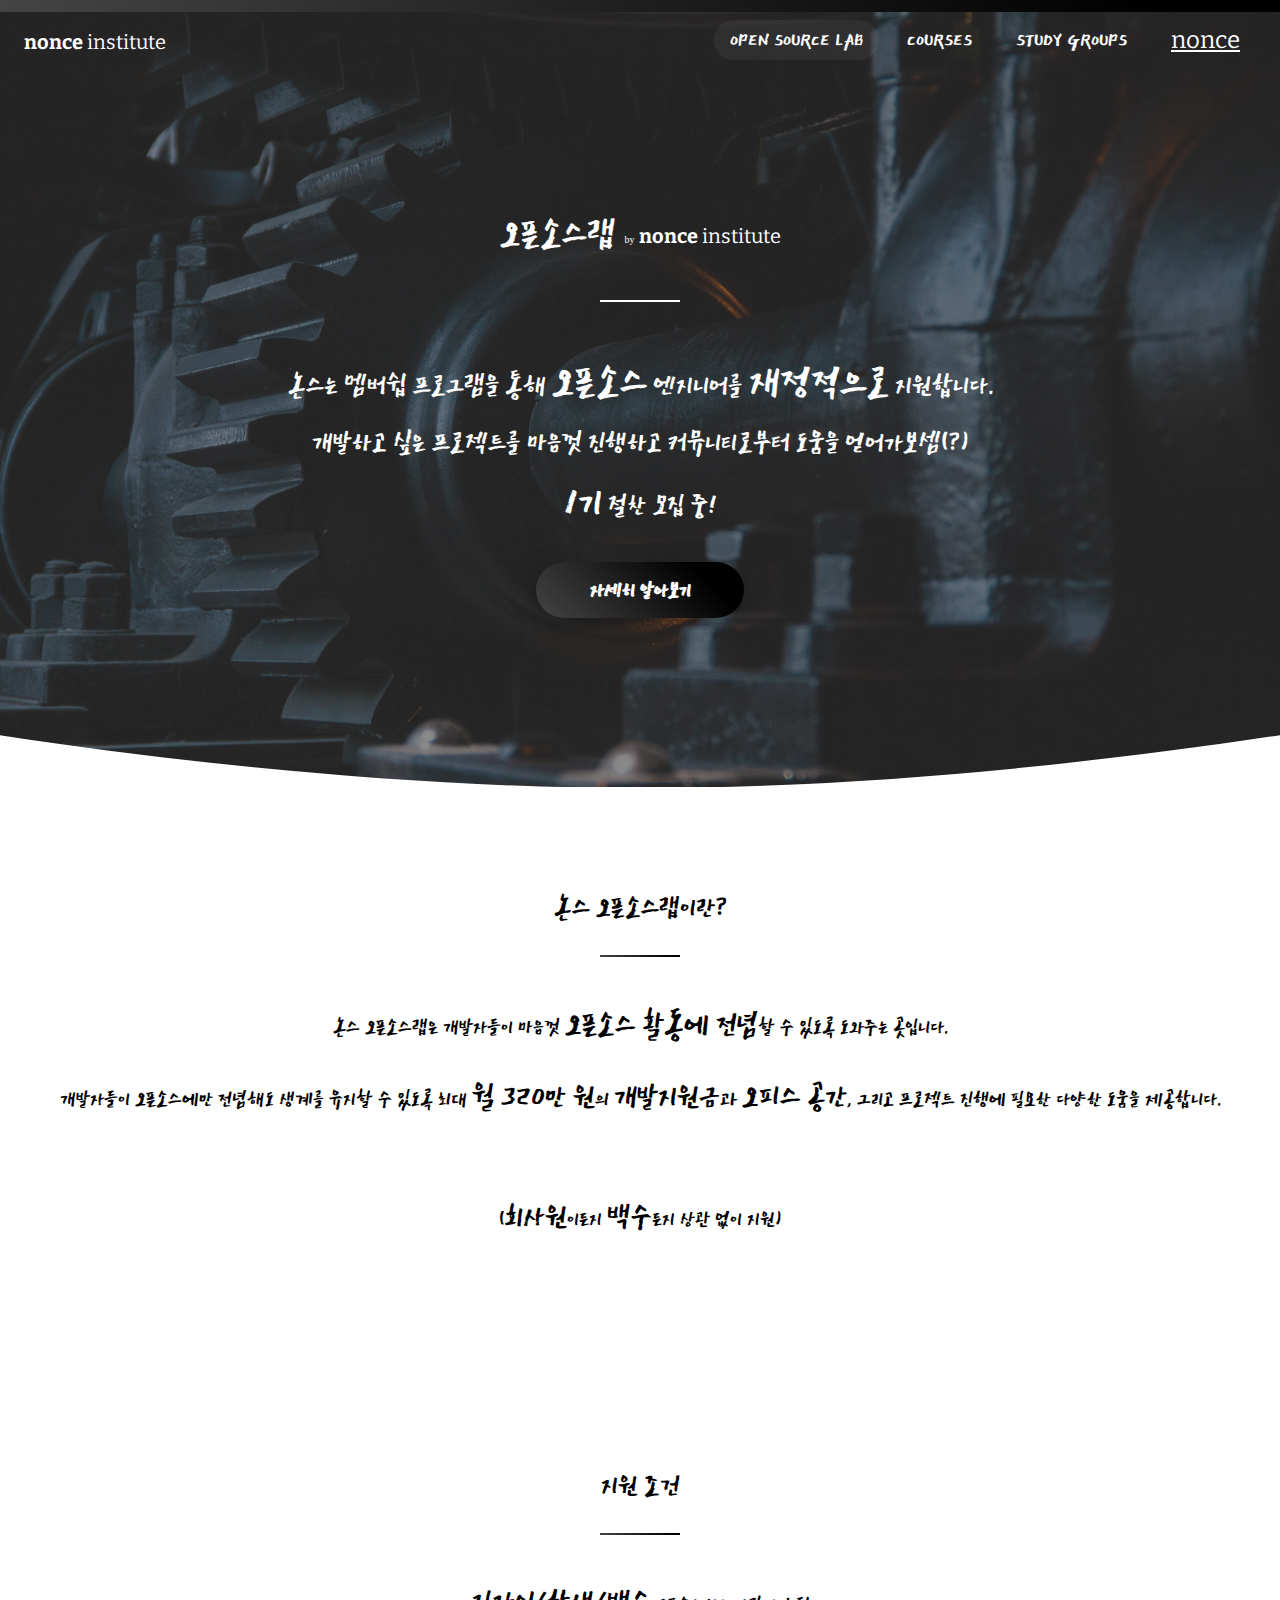
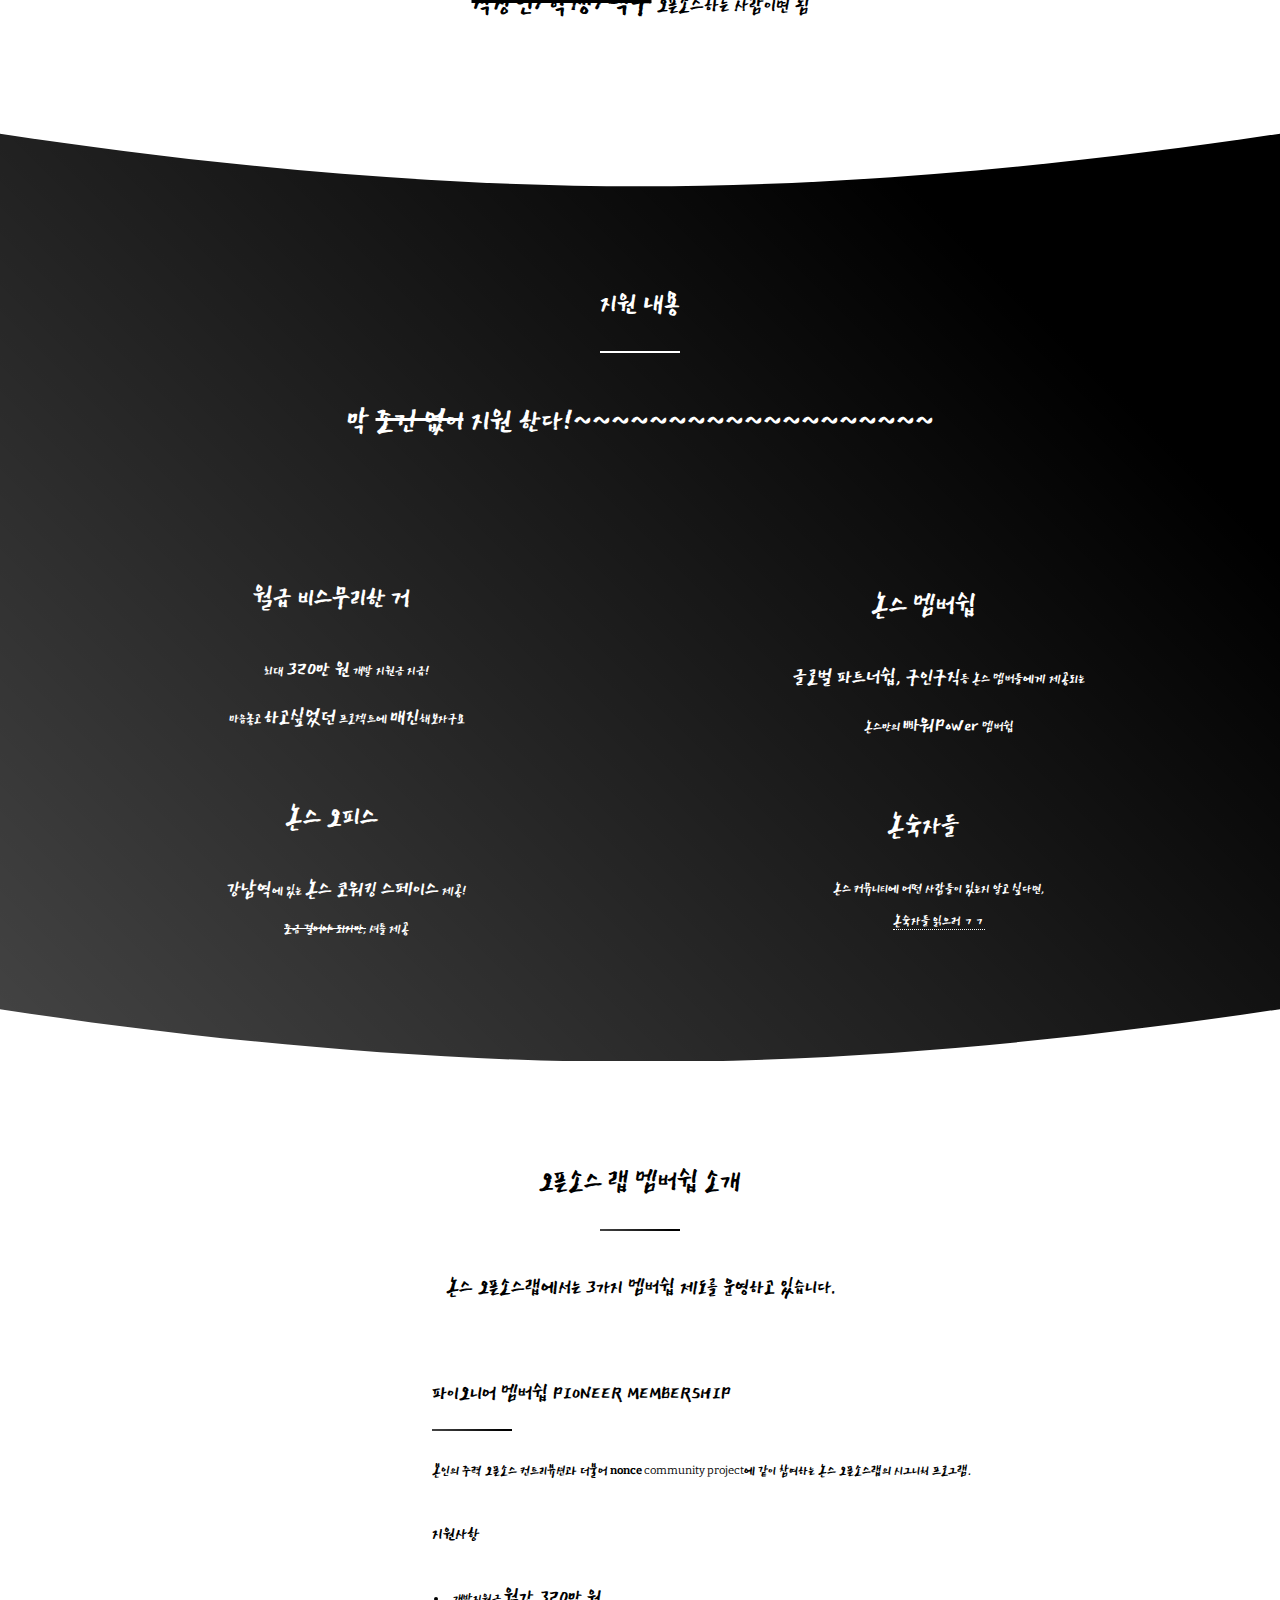
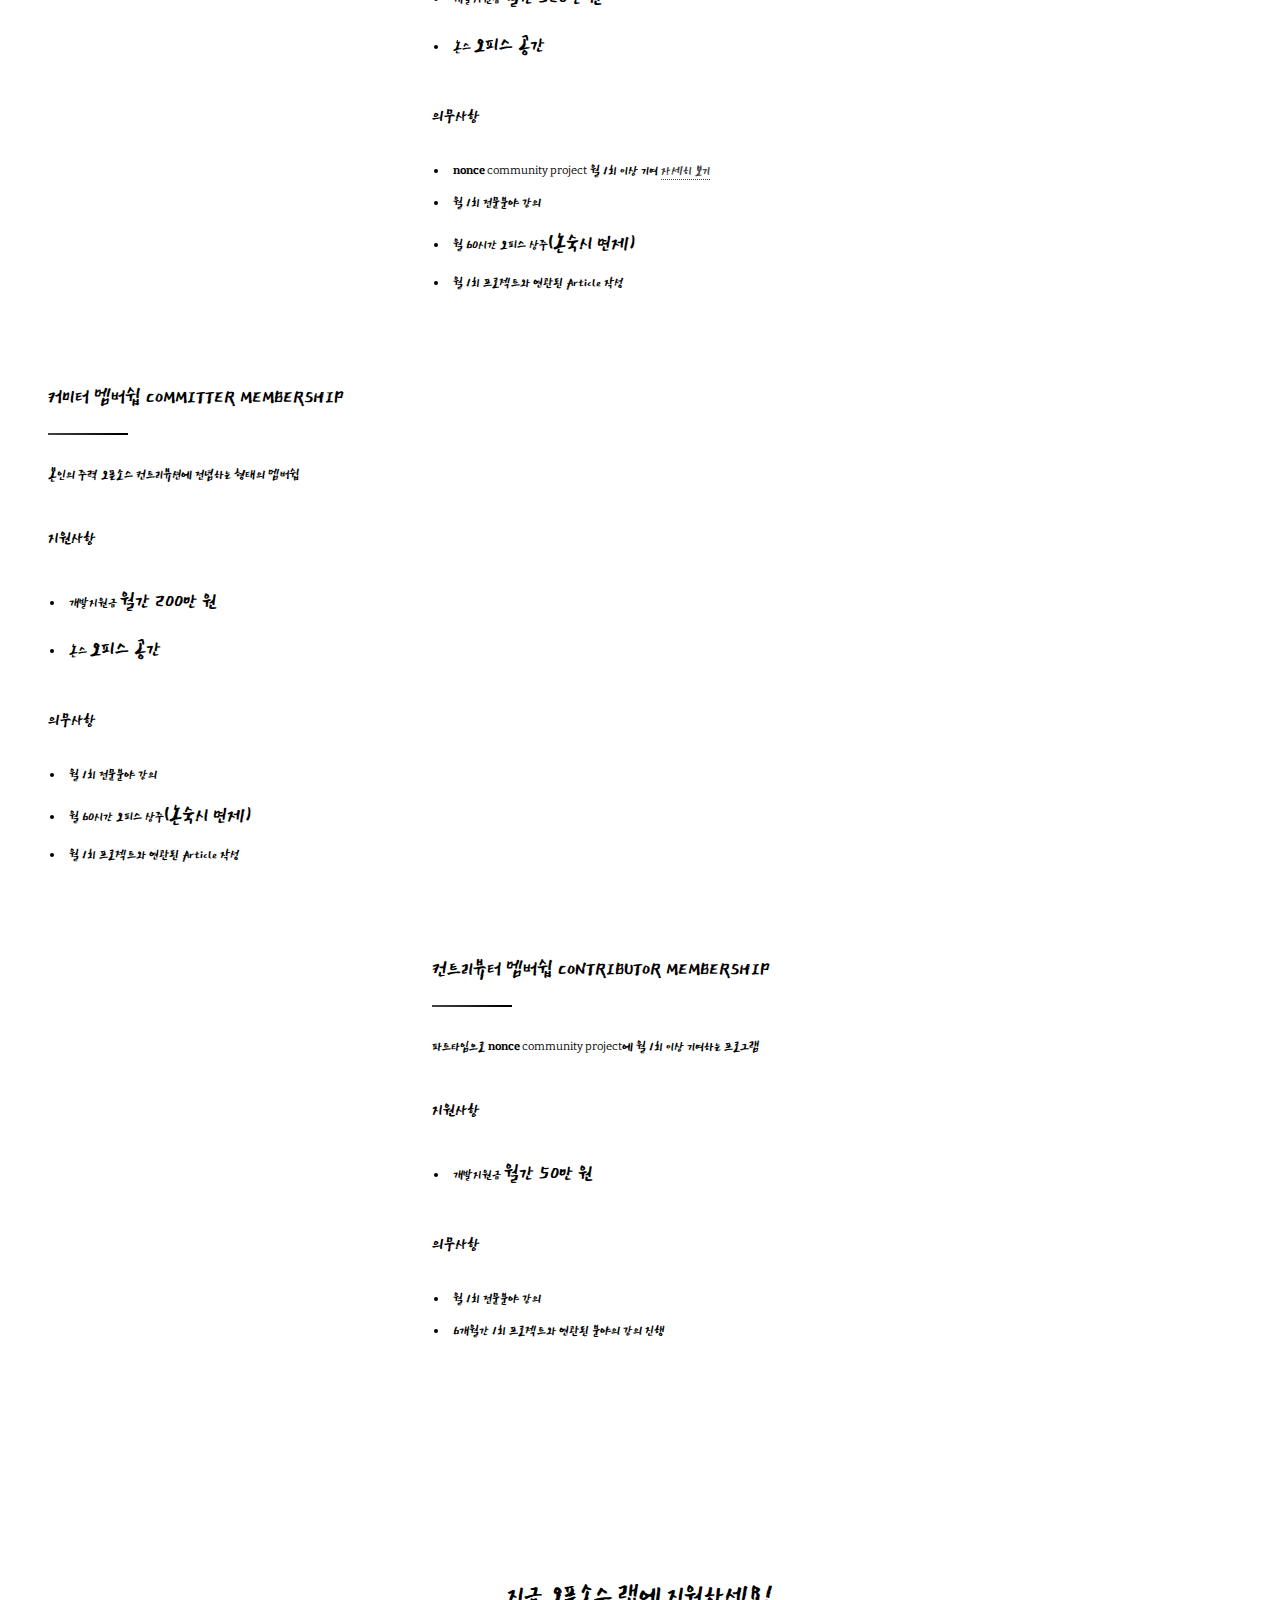
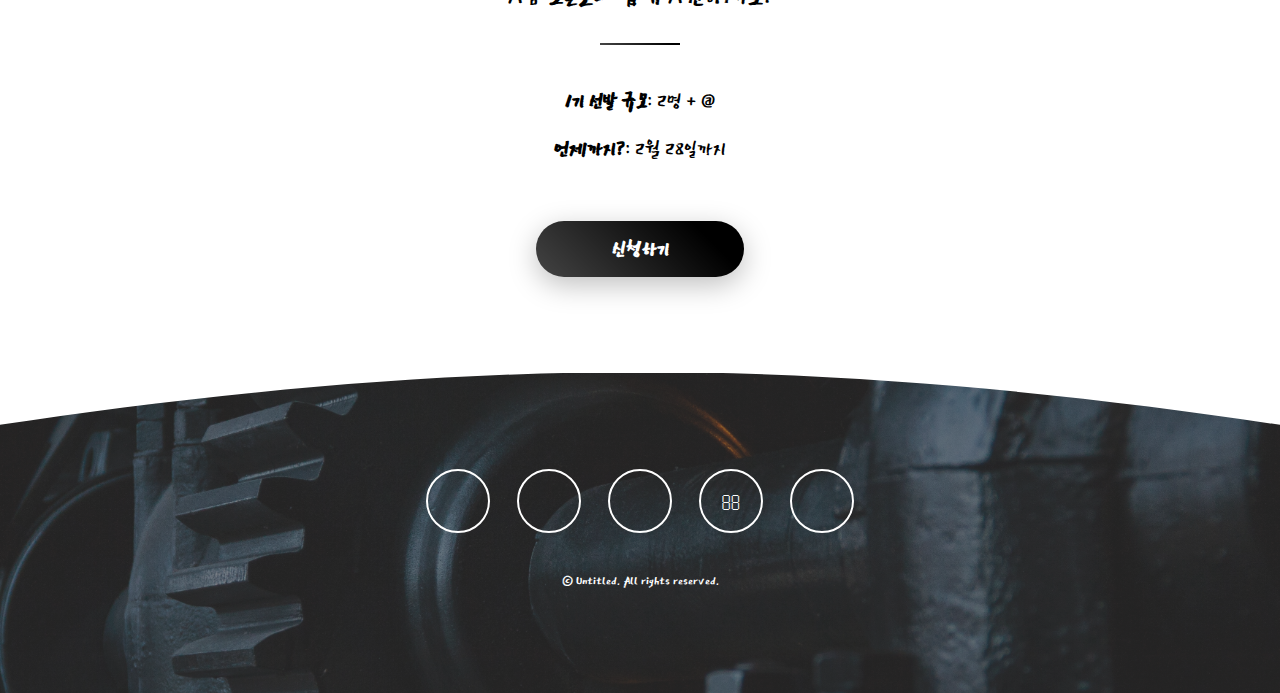
==== index.html @ 6fdc57b0 "Prettier" ====
<!DOCTYPE html>
<!--
	Hyperbolic by Pixelarity
	pixelarity.com | hello@pixelarity.com
	License: pixelarity.com/license
-->
<html>
  <head>
    <title>nonce institute</title>
    <meta charset="utf-8" />
    <meta
      name="viewport"
      content="width=device-width, initial-scale=1, user-scalable=no"
    />
    <meta
      name="description"
      content="논스 인스티튜트는 산업을 위한 개혁적 연구/교육 시스템을 만들어 나가고 있습니다."
    />
    <meta
      name="keywords"
      content="nonce institute open source lab 논스 오픈소스랩"
    />
    <link rel="stylesheet" href="assets/css/main.css" />
  </head>
  <body class="is-preload">
    <!-- Wrapper -->
    <div id="wrapper">
      <!-- Header -->
      <section id="header" class="alt">
        <!-- Logo -->
        <a href="index.html" class="logo nonce">
          <strong>nonce</strong> institute</a
        >

        <!-- Nav -->
        <nav id="nav">
          <ul>
            <li class="current"><a href="index.html">Open Source Lab</a></li>
            <li><a href="courses.html">Courses</a></li>
            <li><a href="study-groups.html">Study Groups</a></li>
            <li>
              <a class="nonce" href="https://nonce.community" target="_blank">
                <u>nonce</u>
              </a>
            </li>
          </ul>
        </nav>
      </section>

      <!-- Banner -->
      <section id="banner">
        <div class="content">
          <header class="major special">
            <h1>
              오픈소스랩
              <span class="nonce" style="font-size: 1.25rem">
                <span style="font-size: 50%; font-family: Serif">by</span>
                <strong>nonce</strong> institute</span
              >
            </h1>
          </header>
          <h2>
            논스는 멤버쉽 프로그램을 통해
            <span class="emphasize">오픈소스</span> 엔지니어를
            <span class="emphasize">재정적으로</span> 지원합니다.<br />
            개발하고 싶은 프로젝트를 마음껏 진행하고 커뮤니티로부터 도움을
            얻어가보셈(?)<br />
            <span class="emphasize">1기</span> 절찬 모집 중!
          </h2>
          <ul class="actions special">
            <li>
              <a href="#first" class="button primary wide scrolly"
                >자세히 알아보기</a
              >
            </li>
          </ul>
        </div>
      </section>

      <!-- Section -->
      <section class="wrapper style1">
        <div class="inner">
          <header class="major special alt">
            <h2>논스 오픈소스랩이란?</h2>
            <p>
              논스 오픈소스랩은 개발자들이 마음껏
              <span class="emphasize">오픈소스 활동에 전념</span>할 수 있도록
              도와주는 곳입니다.<br />
              개발자들이 오픈소스에만 전념해도 생계를 유지할 수 있도록 최대
              <span class="emphasize">월 320만 원</span>의
              <span class="emphasize">개발지원금</span>과
              <span class="emphasize">오피스 공간</span>, 그리고 프로젝트 진행에
              필요한 다양한 도움을 제공합니다.<br />
              <br />
              (<span class="emphasize">회사원</span>이든지
              <span class="emphasize">백수</span>든지 상관 없이 지원)
            </p>
          </header>
        </div>
      </section>

      <!-- Section -->
      <section class="wrapper style1">
        <div class="inner">
          <header class="major special alt">
            <h2>지원 조건</h2>
            <p>
              <strike class="emphasize">직장인/학생/백수</strike> 오픈소스하는
              사람이면 됨
            </p>
          </header>
        </div>
      </section>

      <!-- Section -->
      <section class="wrapper style2 alt">
        <div class="inner">
          <header class="major special">
            <h2>지원 내용</h2>
            <p>
              <span class="emphasize"
                >막 <strike>조건 없이</strike> 지원
                한다!~~~~~~~~~~~~~~~~~~~</span
              >
            </p>
          </header>
          <div class="features">
            <ul>
              <li>
                <h2>월급 비스무리한 거 <span class="icon fa-btc"></span></h2>
                <p>
                  최대 <span class="emphasize">320만 원</span> 개발 지원금 지급!
                  <br />
                  마음놓고 <span class="emphasize">하고싶었던</span> 프로젝트에
                  <span class="emphasize">매진</span>해보자구요
                </p>
              </li>
              <li>
                <h2>논스 오피스 <span class="icon fa-building-o"></span></h2>
                <p>
                  <span class="emphasize">강남역</span>에 있는
                  <span class="emphasize">논스 코워킹 스페이스</span>
                  제공!<br />
                  <strike>조금 걸어야 되지만,</strike> 셔틀 제공
                </p>
              </li>
            </ul>
            <span class="image"><img src="images/pic03.jpg" alt=""/></span>
            <ul>
              <li>
                <h2>논스 멤버쉽 <span class="icon fa-globe"></span></h2>
                <p>
                  <span class="emphasize">글로벌 파트너쉽, 구인구직</span>등
                  논스 멤버들에게 제공되는 <br />
                  논스만의 <span class="emphasize">빠워Power</span> 멤버쉽
                </p>
              </li>
              <li>
                <h2>논숙자들 <span class="icon fa-users"></span></h2>
                <p>
                  논스 커뮤니티에 어떤 사람들이 있는지 알고 싶다면, <br />
                  <a
                    href="https://brunch.co.kr/magazine/noncepeople"
                    target="_blank"
                    >논숙자들 읽으러 ㄱㄱ</a
                  >
                </p>
              </li>
            </ul>
          </div>
        </div>
      </section>

      <!-- Section -->
      <section class="wrapper style1" id="first">
        <div class="inner">
          <header class="major special">
            <h2>오픈소스 랩 멤버쉽 소개</h2>
            <p>
              논스 오픈소스랩에서는 3가지 멤버쉽 제도를 운영하고 있습니다.
            </p>
          </header>
          <div class="spotlights">
            <section>
              <div class="image"><img src="images/pic02.jpg" alt="" /></div>
              <div class="content">
                <header class="major">
                  <h3>파이오니어 멤버쉽 Pioneer membership</h3>
                </header>
                <p>
                  본인의 주력 오픈소스 컨트리뷰션과 더불어
                  <span class="nonce"
                    ><strong>nonce</strong> community project</span
                  >에 같이 참여하는 논스 오픈소스랩의 시그니처 프로그램.
                </p>
                <h4>지원사항</h4>
                <ul>
                  <li>
                    개발지원금 <span class="emphasize">월간 320만 원</span>
                  </li>
                  <li>논스 <span class="emphasize">오피스 공간</span></li>
                </ul>
                <h4>의무사항</h4>
                <ul>
                  <li>
                    <span class="nonce"
                      ><strong>nonce</strong> community project</span
                    >
                    월 1회 이상 기여
                    <a href="#community-project">자세히 보기</a>
                  </li>
                  <li>월 1회 전문분야 강의</li>
                  <li>
                    월 60시간 오피스 상주<span class="emphasize"
                      >(논숙시 면제)</span
                    >
                  </li>
                  <li>월 1회 프로젝트와 연관된 Article 작성</li>
                </ul>
              </div>
            </section>

            <section>
              <div class="image"><img src="images/pic01.jpg" alt="" /></div>
              <div class="content" style="text-align: left">
                <header class="major">
                  <h3>커미터 멤버쉽 Committer membership</h3>
                </header>
                <p>
                  본인의 주력 오픈소스 컨트리뷰션에 전념하는 형태의 멤버쉽
                </p>
                <h4>지원사항</h4>
                <ul>
                  <li>
                    개발지원금 <span class="emphasize">월간 200만 원</span>
                  </li>
                  <li>논스 <span class="emphasize">오피스 공간</span></li>
                </ul>
                <h4>의무사항</h4>
                <ul>
                  <li>월 1회 전문분야 강의</li>
                  <li>
                    월 60시간 오피스 상주<span class="emphasize"
                      >(논숙시 면제)</span
                    >
                  </li>
                  <li>월 1회 프로젝트와 연관된 Article 작성</li>
                </ul>
              </div>
            </section>
            <section>
              <div class="image"><img src="images/pic02.jpg" alt="" /></div>
              <div class="content">
                <header class="major">
                  <h3>컨트리뷰터 멤버쉽 Contributor membership</h3>
                </header>
                <p>
                  파트타임으로
                  <span class="nonce"
                    ><strong>nonce</strong> community project</span
                  >에 월 1회 이상 기여하는 프로그램
                </p>
                <h4>지원사항</h4>
                <ul>
                  <li>
                    개발지원금 <span class="emphasize">월간 50만 원</span>
                  </li>
                </ul>
                <h4>의무사항</h4>
                <ul>
                  <li>월 1회 전문분야 강의</li>
                  <li>6개월간 1회 프로젝트와 연관된 분야의 강의 진행</li>
                </ul>
              </div>
            </section>
          </div>
        </div>
      </section>

      <!-- Section -->
      <section class="wrapper style1">
        <div class="inner">
          <header class="major special alt">
            <h2>지금 오픈소스 랩에 지원하세요!</h2>
            <p>
              <strong>1기 선발 규모</strong>: 2명 + @ <br />
              <strong>언제까지?</strong>: 2월 28일까지 <br />
            </p>
          </header>
          <ul class="actions special">
            <li>
              <a href="open-source-lab.html" class="button primary wide"
                >신청하기</a
              >
            </li>
          </ul>
        </div>
      </section>

      <!-- Footer -->
      <section id="footer">
        <ul class="icons">
          <li>
            <a href="#" class="icon alt fa-twitter"
              ><span class="label">Twitter</span></a
            >
          </li>
          <li>
            <a href="#" class="icon alt fa-facebook"
              ><span class="label">Facebook</span></a
            >
          </li>
          <li>
            <a href="#" class="icon alt fa-instagram"
              ><span class="label">Instagram</span></a
            >
          </li>
          <li>
            <a href="#" class="icon alt fa-envelope-o"
              ><span class="label">Email</span></a
            >
          </li>
          <li>
            <a href="#" class="icon alt fa-phone"
              ><span class="label">Phone</span></a
            >
          </li>
        </ul>
        <p class="copyright">
          &copy; Untitled. All rights reserved.
        </p>
      </section>
    </div>

    <!-- Scripts -->
    <script src="assets/js/jquery.min.js"></script>
    <script src="assets/js/jquery.dropotron.min.js"></script>
    <script src="assets/js/jquery.scrollex.min.js"></script>
    <script src="assets/js/jquery.scrolly.min.js"></script>
    <script src="assets/js/browser.min.js"></script>
    <script src="assets/js/breakpoints.min.js"></script>
    <script src="assets/js/util.js"></script>
    <script src="assets/js/main.js"></script>
  </body>
</html>
---- assets/css/main.css ----
@import url(font-awesome.min.css);
@import url("https://fonts.googleapis.com/css?family=Bitter:400,700|East+Sea+Dokdo");
/*
	Hyperbolic by Pixelarity
	pixelarity.com | hello@pixelarity.com
	License: pixelarity.com/license
*/
html,
body,
div,
span,
applet,
object,
iframe,
h1,
h2,
h3,
h4,
h5,
h6,
p,
blockquote,
pre,
a,
abbr,
acronym,
address,
big,
cite,
code,
del,
dfn,
em,
img,
ins,
kbd,
q,
s,
samp,
small,
strike,
strong,
sub,
sup,
tt,
var,
b,
u,
i,
center,
dl,
dt,
dd,
ol,
ul,
li,
fieldset,
form,
label,
legend,
table,
caption,
tbody,
tfoot,
thead,
tr,
th,
td,
article,
aside,
canvas,
details,
embed,
figure,
figcaption,
footer,
header,
hgroup,
menu,
nav,
output,
ruby,
section,
summary,
time,
mark,
audio,
video {
  margin: 0;
  padding: 0;
  border: 0;
  font-size: 100%;
  font: inherit;
  vertical-align: baseline;
}

article,
aside,
details,
figcaption,
figure,
footer,
header,
hgroup,
menu,
nav,
section {
  display: block;
}

body {
  line-height: 1;
}

ol,
ul {
  list-style: none;
}

blockquote,
q {
  quotes: none;
}
blockquote:before,
blockquote:after,
q:before,
q:after {
  content: "";
  content: none;
}

table {
  border-collapse: collapse;
  border-spacing: 0;
}

body {
  -webkit-text-size-adjust: none;
}

mark {
  background-color: transparent;
  color: inherit;
}

input::-moz-focus-inner {
  border: 0;
  padding: 0;
}

input,
select,
textarea {
  -moz-appearance: none;
  -webkit-appearance: none;
  -ms-appearance: none;
  appearance: none;
}

/* Basic */
@-ms-viewport {
  width: device-width;
}
body {
  -ms-overflow-style: scrollbar;
}

@media screen and (max-width: 480px) {
  html,
  body {
    min-width: 320px;
  }
}
html {
  box-sizing: border-box;
}

*,
*:before,
*:after {
  box-sizing: inherit;
}

body.is-preload *,
body.is-preload *:before,
body.is-preload *:after {
  -moz-animation: none !important;
  -webkit-animation: none !important;
  -ms-animation: none !important;
  animation: none !important;
  -moz-transition: none !important;
  -webkit-transition: none !important;
  -ms-transition: none !important;
  transition: none !important;
}

/* Typography */
html {
  font-size: 14pt;
}
@media screen and (max-width: 1680px) {
  html {
    font-size: 12pt;
  }
}
@media screen and (max-width: 736px) {
  html {
    font-size: 11pt;
  }
}
@media screen and (max-width: 360px) {
  html {
    font-size: 10pt;
  }
}

body {
  background-color: #333333;
  color: #000000;
}

body,
input,
select,
textarea {
  font-family: "East Sea Dokdo", Helvetica, sans-serif;
  font-weight: 400;
  font-size: 1rem;
  line-height: 2;
}

a {
  -moz-transition: color 0.2s ease-in-out, border-bottom-color 0.2s ease-in-out;
  -webkit-transition: color 0.2s ease-in-out,
    border-bottom-color 0.2s ease-in-out;
  -ms-transition: color 0.2s ease-in-out, border-bottom-color 0.2s ease-in-out;
  transition: color 0.2s ease-in-out, border-bottom-color 0.2s ease-in-out;
  border-bottom: dotted 1px;
  text-decoration: none;
}
a:hover {
  border-bottom-color: transparent;
}

strong,
b {
  font-weight: 700;
}

em,
i {
  font-style: italic;
}

p {
  margin: 0 0 2rem 0;
}

h1,
h2,
h3,
h4,
h5,
h6 {
  font-weight: 400;
  line-height: 1.5;
  margin: 0 0 1.5rem 0;
  text-transform: uppercase;
}
h1 a,
h2 a,
h3 a,
h4 a,
h5 a,
h6 a {
  color: inherit;
  text-decoration: none;
}

h1 {
  font-size: 3.25rem;
}

h2 {
  font-size: 2.5rem;
}

h3 {
  font-size: 1.75rem;
}

h4 {
  font-size: 1.25rem;
}

h5 {
  font-size: 0.9rem;
}

h6 {
  font-size: 0.7rem;
}

@media screen and (max-width: 1280px) {
  h1 {
    font-size: 2.75rem;
  }

  h2 {
    font-size: 2rem;
  }

  h3 {
    font-size: 1.5rem;
  }
}
@media screen and (max-width: 736px) {
  h1 {
    font-size: 2.25rem;
  }

  h2 {
    font-size: 1.5rem;
  }

  h3 {
    font-size: 1.25rem;
  }
}
sub {
  font-size: 0.8rem;
  position: relative;
  top: 0.5rem;
}

sup {
  font-size: 0.8rem;
  position: relative;
  top: -0.5rem;
}

blockquote {
  border-left: solid 0.5rem;
  font-style: italic;
  margin: 0 0 2rem 0;
  padding: 1rem 0 1rem 2rem;
}

code {
  border-radius: 6px;
  border: solid 1px;
  font-family: "Courier New", monospace;
  font-size: 0.9rem;
  margin: 0 0.25rem;
  padding: 0.25rem 0.65rem;
}

pre {
  -webkit-overflow-scrolling: touch;
  font-family: "Courier New", monospace;
  font-size: 0.9rem;
  margin: 0 0 2rem 0;
}
pre code {
  display: block;
  line-height: 1.75;
  padding: 1rem 1.5rem;
  overflow-x: auto;
}

hr {
  border: 0;
  border-bottom: solid 1px;
  margin: 2rem 0;
}
hr.major {
  margin: 4rem 0;
}
@media screen and (max-width: 736px) {
  hr.major {
    margin: 3rem 0;
  }
}

header.major h1,
header.major h2,
header.major h3,
header.major h4,
header.major h5,
header.major h6 {
  margin: 0 0 0.875em 0;
  padding-bottom: 0.875em;
}
header.major h1:after,
header.major h2:after,
header.major h3:after,
header.major h4:after,
header.major h5:after,
header.major h6:after {
  position: relative;
  top: 0.75em;
  content: "";
  height: 2px;
  display: block;
  width: 5rem;
}
header.major p {
  font-size: 1.5em;
  margin: 0 0 6rem 0;
}
header.major.alt {
  margin-bottom: -3rem;
}
header.special {
  text-align: center;
}
header.special.major h1:after,
header.special.major h2:after,
header.special.major h3:after,
header.special.major h4:after,
header.special.major h5:after,
header.special.major h6:after {
  margin: 0 auto;
}
@media screen and (max-width: 1280px) {
  header.major p {
    margin: 0 0 4rem 0;
  }
  header.major.alt {
    margin-bottom: -1rem;
  }
}
@media screen and (max-width: 736px) {
  header.major p {
    font-size: 1rem;
    margin: 0 0 3rem 0;
  }
  header.major.alt {
    margin-bottom: -1rem;
  }
}
@media screen and (max-width: 480px) {
  header.major p br {
    display: none;
  }
}

.nonce {
  font-size: 70%;
  font-family: "Bitter", serif;
  text-transform: lowercase !important;
}

.emphasize {
  font-size: 150%;
}

.super-emphasize {
  font-size: 200%;
}

input,
select,
textarea {
  color: #000000;
}

a {
  color: #444444;
}

strong,
b {
  color: #000000;
}

h1,
h2,
h3,
h4,
h5,
h6 {
  color: #000000;
}

blockquote {
  border-left-color: rgba(0, 0, 0, 0.125);
}

code {
  background: rgba(0, 0, 0, 0.05);
  border-color: rgba(0, 0, 0, 0.125);
}

hr {
  border-bottom-color: rgba(0, 0, 0, 0.125);
}

header.major h1:after,
header.major h2:after,
header.major h3:after,
header.major h4:after,
header.major h5:after,
header.major h6:after {
  background-color: #444444;
  background-image: url("../../images/overlay.png"),
    linear-gradient(90deg, rgba(68, 68, 68, 0), #000000 90%);
  background-size: auto, auto;
  background-repeat: repeat, no-repeat;
}

/* Row */
.row {
  display: flex;
  flex-wrap: wrap;
  box-sizing: border-box;
  align-items: stretch;
}
.row > * {
  box-sizing: border-box;
}
.row.gtr-uniform > * > :last-child {
  margin-bottom: 0;
}
.row.aln-left {
  justify-content: flex-start;
}
.row.aln-center {
  justify-content: center;
}
.row.aln-right {
  justify-content: flex-end;
}
.row.aln-top {
  align-items: flex-start;
}
.row.aln-middle {
  align-items: center;
}
.row.aln-bottom {
  align-items: flex-end;
}
.row > .imp {
  order: -1;
}
.row > .col-1 {
  width: 8.3333333333%;
}
.row > .off-1 {
  margin-left: 8.3333333333%;
}
.row > .col-2 {
  width: 16.6666666667%;
}
.row > .off-2 {
  margin-left: 16.6666666667%;
}
.row > .col-3 {
  width: 25%;
}
.row > .off-3 {
  margin-left: 25%;
}
.row > .col-4 {
  width: 33.3333333333%;
}
.row > .off-4 {
  margin-left: 33.3333333333%;
}
.row > .col-5 {
  width: 41.6666666667%;
}
.row > .off-5 {
  margin-left: 41.6666666667%;
}
.row > .col-6 {
  width: 50%;
}
.row > .off-6 {
  margin-left: 50%;
}
.row > .col-7 {
  width: 58.3333333333%;
}
.row > .off-7 {
  margin-left: 58.3333333333%;
}
.row > .col-8 {
  width: 66.6666666667%;
}
.row > .off-8 {
  margin-left: 66.6666666667%;
}
.row > .col-9 {
  width: 75%;
}
.row > .off-9 {
  margin-left: 75%;
}
.row > .col-10 {
  width: 83.3333333333%;
}
.row > .off-10 {
  margin-left: 83.3333333333%;
}
.row > .col-11 {
  width: 91.6666666667%;
}
.row > .off-11 {
  margin-left: 91.6666666667%;
}
.row > .col-12 {
  width: 100%;
}
.row > .off-12 {
  margin-left: 100%;
}
.row.gtr-0 {
  margin-top: 0;
  margin-left: 0rem;
}
.row.gtr-0 > * {
  padding: 0 0 0 0rem;
}
.row.gtr-0.gtr-uniform {
  margin-top: 0rem;
}
.row.gtr-0.gtr-uniform > * {
  padding-top: 0rem;
}
.row.gtr-25 {
  margin-top: 0;
  margin-left: -0.5rem;
}
.row.gtr-25 > * {
  padding: 0 0 0 0.5rem;
}
.row.gtr-25.gtr-uniform {
  margin-top: -0.5rem;
}
.row.gtr-25.gtr-uniform > * {
  padding-top: 0.5rem;
}
.row.gtr-50 {
  margin-top: 0;
  margin-left: -1rem;
}
.row.gtr-50 > * {
  padding: 0 0 0 1rem;
}
.row.gtr-50.gtr-uniform {
  margin-top: -1rem;
}
.row.gtr-50.gtr-uniform > * {
  padding-top: 1rem;
}
.row {
  margin-top: 0;
  margin-left: -2rem;
}
.row > * {
  padding: 0 0 0 2rem;
}
.row.gtr-uniform {
  margin-top: -2rem;
}
.row.gtr-uniform > * {
  padding-top: 2rem;
}
.row.gtr-150 {
  margin-top: 0;
  margin-left: -3rem;
}
.row.gtr-150 > * {
  padding: 0 0 0 3rem;
}
.row.gtr-150.gtr-uniform {
  margin-top: -3rem;
}
.row.gtr-150.gtr-uniform > * {
  padding-top: 3rem;
}
.row.gtr-200 {
  margin-top: 0;
  margin-left: -4rem;
}
.row.gtr-200 > * {
  padding: 0 0 0 4rem;
}
.row.gtr-200.gtr-uniform {
  margin-top: -4rem;
}
.row.gtr-200.gtr-uniform > * {
  padding-top: 4rem;
}
@media screen and (max-width: 1680px) {
  .row {
    display: flex;
    flex-wrap: wrap;
    box-sizing: border-box;
    align-items: stretch;
  }
  .row > * {
    box-sizing: border-box;
  }
  .row.gtr-uniform > * > :last-child {
    margin-bottom: 0;
  }
  .row.aln-left {
    justify-content: flex-start;
  }
  .row.aln-center {
    justify-content: center;
  }
  .row.aln-right {
    justify-content: flex-end;
  }
  .row.aln-top {
    align-items: flex-start;
  }
  .row.aln-middle {
    align-items: center;
  }
  .row.aln-bottom {
    align-items: flex-end;
  }
  .row > .imp-xlarge {
    order: -1;
  }
  .row > .col-1-xlarge {
    width: 8.3333333333%;
  }
  .row > .off-1-xlarge {
    margin-left: 8.3333333333%;
  }
  .row > .col-2-xlarge {
    width: 16.6666666667%;
  }
  .row > .off-2-xlarge {
    margin-left: 16.6666666667%;
  }
  .row > .col-3-xlarge {
    width: 25%;
  }
  .row > .off-3-xlarge {
    margin-left: 25%;
  }
  .row > .col-4-xlarge {
    width: 33.3333333333%;
  }
  .row > .off-4-xlarge {
    margin-left: 33.3333333333%;
  }
  .row > .col-5-xlarge {
    width: 41.6666666667%;
  }
  .row > .off-5-xlarge {
    margin-left: 41.6666666667%;
  }
  .row > .col-6-xlarge {
    width: 50%;
  }
  .row > .off-6-xlarge {
    margin-left: 50%;
  }
  .row > .col-7-xlarge {
    width: 58.3333333333%;
  }
  .row > .off-7-xlarge {
    margin-left: 58.3333333333%;
  }
  .row > .col-8-xlarge {
    width: 66.6666666667%;
  }
  .row > .off-8-xlarge {
    margin-left: 66.6666666667%;
  }
  .row > .col-9-xlarge {
    width: 75%;
  }
  .row > .off-9-xlarge {
    margin-left: 75%;
  }
  .row > .col-10-xlarge {
    width: 83.3333333333%;
  }
  .row > .off-10-xlarge {
    margin-left: 83.3333333333%;
  }
  .row > .col-11-xlarge {
    width: 91.6666666667%;
  }
  .row > .off-11-xlarge {
    margin-left: 91.6666666667%;
  }
  .row > .col-12-xlarge {
    width: 100%;
  }
  .row > .off-12-xlarge {
    margin-left: 100%;
  }
  .row.gtr-0 {
    margin-top: 0;
    margin-left: 0rem;
  }
  .row.gtr-0 > * {
    padding: 0 0 0 0rem;
  }
  .row.gtr-0.gtr-uniform {
    margin-top: 0rem;
  }
  .row.gtr-0.gtr-uniform > * {
    padding-top: 0rem;
  }
  .row.gtr-25 {
    margin-top: 0;
    margin-left: -0.5rem;
  }
  .row.gtr-25 > * {
    padding: 0 0 0 0.5rem;
  }
  .row.gtr-25.gtr-uniform {
    margin-top: -0.5rem;
  }
  .row.gtr-25.gtr-uniform > * {
    padding-top: 0.5rem;
  }
  .row.gtr-50 {
    margin-top: 0;
    margin-left: -1rem;
  }
  .row.gtr-50 > * {
    padding: 0 0 0 1rem;
  }
  .row.gtr-50.gtr-uniform {
    margin-top: -1rem;
  }
  .row.gtr-50.gtr-uniform > * {
    padding-top: 1rem;
  }
  .row {
    margin-top: 0;
    margin-left: -2rem;
  }
  .row > * {
    padding: 0 0 0 2rem;
  }
  .row.gtr-uniform {
    margin-top: -2rem;
  }
  .row.gtr-uniform > * {
    padding-top: 2rem;
  }
  .row.gtr-150 {
    margin-top: 0;
    margin-left: -3rem;
  }
  .row.gtr-150 > * {
    padding: 0 0 0 3rem;
  }
  .row.gtr-150.gtr-uniform {
    margin-top: -3rem;
  }
  .row.gtr-150.gtr-uniform > * {
    padding-top: 3rem;
  }
  .row.gtr-200 {
    margin-top: 0;
    margin-left: -4rem;
  }
  .row.gtr-200 > * {
    padding: 0 0 0 4rem;
  }
  .row.gtr-200.gtr-uniform {
    margin-top: -4rem;
  }
  .row.gtr-200.gtr-uniform > * {
    padding-top: 4rem;
  }
}
@media screen and (max-width: 1280px) {
  .row {
    display: flex;
    flex-wrap: wrap;
    box-sizing: border-box;
    align-items: stretch;
  }
  .row > * {
    box-sizing: border-box;
  }
  .row.gtr-uniform > * > :last-child {
    margin-bottom: 0;
  }
  .row.aln-left {
    justify-content: flex-start;
  }
  .row.aln-center {
    justify-content: center;
  }
  .row.aln-right {
    justify-content: flex-end;
  }
  .row.aln-top {
    align-items: flex-start;
  }
  .row.aln-middle {
    align-items: center;
  }
  .row.aln-bottom {
    align-items: flex-end;
  }
  .row > .imp-large {
    order: -1;
  }
  .row > .col-1-large {
    width: 8.3333333333%;
  }
  .row > .off-1-large {
    margin-left: 8.3333333333%;
  }
  .row > .col-2-large {
    width: 16.6666666667%;
  }
  .row > .off-2-large {
    margin-left: 16.6666666667%;
  }
  .row > .col-3-large {
    width: 25%;
  }
  .row > .off-3-large {
    margin-left: 25%;
  }
  .row > .col-4-large {
    width: 33.3333333333%;
  }
  .row > .off-4-large {
    margin-left: 33.3333333333%;
  }
  .row > .col-5-large {
    width: 41.6666666667%;
  }
  .row > .off-5-large {
    margin-left: 41.6666666667%;
  }
  .row > .col-6-large {
    width: 50%;
  }
  .row > .off-6-large {
    margin-left: 50%;
  }
  .row > .col-7-large {
    width: 58.3333333333%;
  }
  .row > .off-7-large {
    margin-left: 58.3333333333%;
  }
  .row > .col-8-large {
    width: 66.6666666667%;
  }
  .row > .off-8-large {
    margin-left: 66.6666666667%;
  }
  .row > .col-9-large {
    width: 75%;
  }
  .row > .off-9-large {
    margin-left: 75%;
  }
  .row > .col-10-large {
    width: 83.3333333333%;
  }
  .row > .off-10-large {
    margin-left: 83.3333333333%;
  }
  .row > .col-11-large {
    width: 91.6666666667%;
  }
  .row > .off-11-large {
    margin-left: 91.6666666667%;
  }
  .row > .col-12-large {
    width: 100%;
  }
  .row > .off-12-large {
    margin-left: 100%;
  }
  .row.gtr-0 {
    margin-top: 0;
    margin-left: 0rem;
  }
  .row.gtr-0 > * {
    padding: 0 0 0 0rem;
  }
  .row.gtr-0.gtr-uniform {
    margin-top: 0rem;
  }
  .row.gtr-0.gtr-uniform > * {
    padding-top: 0rem;
  }
  .row.gtr-25 {
    margin-top: 0;
    margin-left: -0.375rem;
  }
  .row.gtr-25 > * {
    padding: 0 0 0 0.375rem;
  }
  .row.gtr-25.gtr-uniform {
    margin-top: -0.375rem;
  }
  .row.gtr-25.gtr-uniform > * {
    padding-top: 0.375rem;
  }
  .row.gtr-50 {
    margin-top: 0;
    margin-left: -0.75rem;
  }
  .row.gtr-50 > * {
    padding: 0 0 0 0.75rem;
  }
  .row.gtr-50.gtr-uniform {
    margin-top: -0.75rem;
  }
  .row.gtr-50.gtr-uniform > * {
    padding-top: 0.75rem;
  }
  .row {
    margin-top: 0;
    margin-left: -1.5rem;
  }
  .row > * {
    padding: 0 0 0 1.5rem;
  }
  .row.gtr-uniform {
    margin-top: -1.5rem;
  }
  .row.gtr-uniform > * {
    padding-top: 1.5rem;
  }
  .row.gtr-150 {
    margin-top: 0;
    margin-left: -2.25rem;
  }
  .row.gtr-150 > * {
    padding: 0 0 0 2.25rem;
  }
  .row.gtr-150.gtr-uniform {
    margin-top: -2.25rem;
  }
  .row.gtr-150.gtr-uniform > * {
    padding-top: 2.25rem;
  }
  .row.gtr-200 {
    margin-top: 0;
    margin-left: -3rem;
  }
  .row.gtr-200 > * {
    padding: 0 0 0 3rem;
  }
  .row.gtr-200.gtr-uniform {
    margin-top: -3rem;
  }
  .row.gtr-200.gtr-uniform > * {
    padding-top: 3rem;
  }
}
@media screen and (max-width: 980px) {
  .row {
    display: flex;
    flex-wrap: wrap;
    box-sizing: border-box;
    align-items: stretch;
  }
  .row > * {
    box-sizing: border-box;
  }
  .row.gtr-uniform > * > :last-child {
    margin-bottom: 0;
  }
  .row.aln-left {
    justify-content: flex-start;
  }
  .row.aln-center {
    justify-content: center;
  }
  .row.aln-right {
    justify-content: flex-end;
  }
  .row.aln-top {
    align-items: flex-start;
  }
  .row.aln-middle {
    align-items: center;
  }
  .row.aln-bottom {
    align-items: flex-end;
  }
  .row > .imp-medium {
    order: -1;
  }
  .row > .col-1-medium {
    width: 8.3333333333%;
  }
  .row > .off-1-medium {
    margin-left: 8.3333333333%;
  }
  .row > .col-2-medium {
    width: 16.6666666667%;
  }
  .row > .off-2-medium {
    margin-left: 16.6666666667%;
  }
  .row > .col-3-medium {
    width: 25%;
  }
  .row > .off-3-medium {
    margin-left: 25%;
  }
  .row > .col-4-medium {
    width: 33.3333333333%;
  }
  .row > .off-4-medium {
    margin-left: 33.3333333333%;
  }
  .row > .col-5-medium {
    width: 41.6666666667%;
  }
  .row > .off-5-medium {
    margin-left: 41.6666666667%;
  }
  .row > .col-6-medium {
    width: 50%;
  }
  .row > .off-6-medium {
    margin-left: 50%;
  }
  .row > .col-7-medium {
    width: 58.3333333333%;
  }
  .row > .off-7-medium {
    margin-left: 58.3333333333%;
  }
  .row > .col-8-medium {
    width: 66.6666666667%;
  }
  .row > .off-8-medium {
    margin-left: 66.6666666667%;
  }
  .row > .col-9-medium {
    width: 75%;
  }
  .row > .off-9-medium {
    margin-left: 75%;
  }
  .row > .col-10-medium {
    width: 83.3333333333%;
  }
  .row > .off-10-medium {
    margin-left: 83.3333333333%;
  }
  .row > .col-11-medium {
    width: 91.6666666667%;
  }
  .row > .off-11-medium {
    margin-left: 91.6666666667%;
  }
  .row > .col-12-medium {
    width: 100%;
  }
  .row > .off-12-medium {
    margin-left: 100%;
  }
  .row.gtr-0 {
    margin-top: 0;
    margin-left: 0rem;
  }
  .row.gtr-0 > * {
    padding: 0 0 0 0rem;
  }
  .row.gtr-0.gtr-uniform {
    margin-top: 0rem;
  }
  .row.gtr-0.gtr-uniform > * {
    padding-top: 0rem;
  }
  .row.gtr-25 {
    margin-top: 0;
    margin-left: -0.375rem;
  }
  .row.gtr-25 > * {
    padding: 0 0 0 0.375rem;
  }
  .row.gtr-25.gtr-uniform {
    margin-top: -0.375rem;
  }
  .row.gtr-25.gtr-uniform > * {
    padding-top: 0.375rem;
  }
  .row.gtr-50 {
    margin-top: 0;
    margin-left: -0.75rem;
  }
  .row.gtr-50 > * {
    padding: 0 0 0 0.75rem;
  }
  .row.gtr-50.gtr-uniform {
    margin-top: -0.75rem;
  }
  .row.gtr-50.gtr-uniform > * {
    padding-top: 0.75rem;
  }
  .row {
    margin-top: 0;
    margin-left: -1.5rem;
  }
  .row > * {
    padding: 0 0 0 1.5rem;
  }
  .row.gtr-uniform {
    margin-top: -1.5rem;
  }
  .row.gtr-uniform > * {
    padding-top: 1.5rem;
  }
  .row.gtr-150 {
    margin-top: 0;
    margin-left: -2.25rem;
  }
  .row.gtr-150 > * {
    padding: 0 0 0 2.25rem;
  }
  .row.gtr-150.gtr-uniform {
    margin-top: -2.25rem;
  }
  .row.gtr-150.gtr-uniform > * {
    padding-top: 2.25rem;
  }
  .row.gtr-200 {
    margin-top: 0;
    margin-left: -3rem;
  }
  .row.gtr-200 > * {
    padding: 0 0 0 3rem;
  }
  .row.gtr-200.gtr-uniform {
    margin-top: -3rem;
  }
  .row.gtr-200.gtr-uniform > * {
    padding-top: 3rem;
  }
}
@media screen and (max-width: 736px) {
  .row {
    display: flex;
    flex-wrap: wrap;
    box-sizing: border-box;
    align-items: stretch;
  }
  .row > * {
    box-sizing: border-box;
  }
  .row.gtr-uniform > * > :last-child {
    margin-bottom: 0;
  }
  .row.aln-left {
    justify-content: flex-start;
  }
  .row.aln-center {
    justify-content: center;
  }
  .row.aln-right {
    justify-content: flex-end;
  }
  .row.aln-top {
    align-items: flex-start;
  }
  .row.aln-middle {
    align-items: center;
  }
  .row.aln-bottom {
    align-items: flex-end;
  }
  .row > .imp-small {
    order: -1;
  }
  .row > .col-1-small {
    width: 8.3333333333%;
  }
  .row > .off-1-small {
    margin-left: 8.3333333333%;
  }
  .row > .col-2-small {
    width: 16.6666666667%;
  }
  .row > .off-2-small {
    margin-left: 16.6666666667%;
  }
  .row > .col-3-small {
    width: 25%;
  }
  .row > .off-3-small {
    margin-left: 25%;
  }
  .row > .col-4-small {
    width: 33.3333333333%;
  }
  .row > .off-4-small {
    margin-left: 33.3333333333%;
  }
  .row > .col-5-small {
    width: 41.6666666667%;
  }
  .row > .off-5-small {
    margin-left: 41.6666666667%;
  }
  .row > .col-6-small {
    width: 50%;
  }
  .row > .off-6-small {
    margin-left: 50%;
  }
  .row > .col-7-small {
    width: 58.3333333333%;
  }
  .row > .off-7-small {
    margin-left: 58.3333333333%;
  }
  .row > .col-8-small {
    width: 66.6666666667%;
  }
  .row > .off-8-small {
    margin-left: 66.6666666667%;
  }
  .row > .col-9-small {
    width: 75%;
  }
  .row > .off-9-small {
    margin-left: 75%;
  }
  .row > .col-10-small {
    width: 83.3333333333%;
  }
  .row > .off-10-small {
    margin-left: 83.3333333333%;
  }
  .row > .col-11-small {
    width: 91.6666666667%;
  }
  .row > .off-11-small {
    margin-left: 91.6666666667%;
  }
  .row > .col-12-small {
    width: 100%;
  }
  .row > .off-12-small {
    margin-left: 100%;
  }
  .row.gtr-0 {
    margin-top: 0;
    margin-left: 0rem;
  }
  .row.gtr-0 > * {
    padding: 0 0 0 0rem;
  }
  .row.gtr-0.gtr-uniform {
    margin-top: 0rem;
  }
  .row.gtr-0.gtr-uniform > * {
    padding-top: 0rem;
  }
  .row.gtr-25 {
    margin-top: 0;
    margin-left: -0.3125rem;
  }
  .row.gtr-25 > * {
    padding: 0 0 0 0.3125rem;
  }
  .row.gtr-25.gtr-uniform {
    margin-top: -0.3125rem;
  }
  .row.gtr-25.gtr-uniform > * {
    padding-top: 0.3125rem;
  }
  .row.gtr-50 {
    margin-top: 0;
    margin-left: -0.625rem;
  }
  .row.gtr-50 > * {
    padding: 0 0 0 0.625rem;
  }
  .row.gtr-50.gtr-uniform {
    margin-top: -0.625rem;
  }
  .row.gtr-50.gtr-uniform > * {
    padding-top: 0.625rem;
  }
  .row {
    margin-top: 0;
    margin-left: -1.25rem;
  }
  .row > * {
    padding: 0 0 0 1.25rem;
  }
  .row.gtr-uniform {
    margin-top: -1.25rem;
  }
  .row.gtr-uniform > * {
    padding-top: 1.25rem;
  }
  .row.gtr-150 {
    margin-top: 0;
    margin-left: -1.875rem;
  }
  .row.gtr-150 > * {
    padding: 0 0 0 1.875rem;
  }
  .row.gtr-150.gtr-uniform {
    margin-top: -1.875rem;
  }
  .row.gtr-150.gtr-uniform > * {
    padding-top: 1.875rem;
  }
  .row.gtr-200 {
    margin-top: 0;
    margin-left: -2.5rem;
  }
  .row.gtr-200 > * {
    padding: 0 0 0 2.5rem;
  }
  .row.gtr-200.gtr-uniform {
    margin-top: -2.5rem;
  }
  .row.gtr-200.gtr-uniform > * {
    padding-top: 2.5rem;
  }
}
@media screen and (max-width: 480px) {
  .row {
    display: flex;
    flex-wrap: wrap;
    box-sizing: border-box;
    align-items: stretch;
  }
  .row > * {
    box-sizing: border-box;
  }
  .row.gtr-uniform > * > :last-child {
    margin-bottom: 0;
  }
  .row.aln-left {
    justify-content: flex-start;
  }
  .row.aln-center {
    justify-content: center;
  }
  .row.aln-right {
    justify-content: flex-end;
  }
  .row.aln-top {
    align-items: flex-start;
  }
  .row.aln-middle {
    align-items: center;
  }
  .row.aln-bottom {
    align-items: flex-end;
  }
  .row > .imp-xsmall {
    order: -1;
  }
  .row > .col-1-xsmall {
    width: 8.3333333333%;
  }
  .row > .off-1-xsmall {
    margin-left: 8.3333333333%;
  }
  .row > .col-2-xsmall {
    width: 16.6666666667%;
  }
  .row > .off-2-xsmall {
    margin-left: 16.6666666667%;
  }
  .row > .col-3-xsmall {
    width: 25%;
  }
  .row > .off-3-xsmall {
    margin-left: 25%;
  }
  .row > .col-4-xsmall {
    width: 33.3333333333%;
  }
  .row > .off-4-xsmall {
    margin-left: 33.3333333333%;
  }
  .row > .col-5-xsmall {
    width: 41.6666666667%;
  }
  .row > .off-5-xsmall {
    margin-left: 41.6666666667%;
  }
  .row > .col-6-xsmall {
    width: 50%;
  }
  .row > .off-6-xsmall {
    margin-left: 50%;
  }
  .row > .col-7-xsmall {
    width: 58.3333333333%;
  }
  .row > .off-7-xsmall {
    margin-left: 58.3333333333%;
  }
  .row > .col-8-xsmall {
    width: 66.6666666667%;
  }
  .row > .off-8-xsmall {
    margin-left: 66.6666666667%;
  }
  .row > .col-9-xsmall {
    width: 75%;
  }
  .row > .off-9-xsmall {
    margin-left: 75%;
  }
  .row > .col-10-xsmall {
    width: 83.3333333333%;
  }
  .row > .off-10-xsmall {
    margin-left: 83.3333333333%;
  }
  .row > .col-11-xsmall {
    width: 91.6666666667%;
  }
  .row > .off-11-xsmall {
    margin-left: 91.6666666667%;
  }
  .row > .col-12-xsmall {
    width: 100%;
  }
  .row > .off-12-xsmall {
    margin-left: 100%;
  }
  .row.gtr-0 {
    margin-top: 0;
    margin-left: 0rem;
  }
  .row.gtr-0 > * {
    padding: 0 0 0 0rem;
  }
  .row.gtr-0.gtr-uniform {
    margin-top: 0rem;
  }
  .row.gtr-0.gtr-uniform > * {
    padding-top: 0rem;
  }
  .row.gtr-25 {
    margin-top: 0;
    margin-left: -0.3125rem;
  }
  .row.gtr-25 > * {
    padding: 0 0 0 0.3125rem;
  }
  .row.gtr-25.gtr-uniform {
    margin-top: -0.3125rem;
  }
  .row.gtr-25.gtr-uniform > * {
    padding-top: 0.3125rem;
  }
  .row.gtr-50 {
    margin-top: 0;
    margin-left: -0.625rem;
  }
  .row.gtr-50 > * {
    padding: 0 0 0 0.625rem;
  }
  .row.gtr-50.gtr-uniform {
    margin-top: -0.625rem;
  }
  .row.gtr-50.gtr-uniform > * {
    padding-top: 0.625rem;
  }
  .row {
    margin-top: 0;
    margin-left: -1.25rem;
  }
  .row > * {
    padding: 0 0 0 1.25rem;
  }
  .row.gtr-uniform {
    margin-top: -1.25rem;
  }
  .row.gtr-uniform > * {
    padding-top: 1.25rem;
  }
  .row.gtr-150 {
    margin-top: 0;
    margin-left: -1.875rem;
  }
  .row.gtr-150 > * {
    padding: 0 0 0 1.875rem;
  }
  .row.gtr-150.gtr-uniform {
    margin-top: -1.875rem;
  }
  .row.gtr-150.gtr-uniform > * {
    padding-top: 1.875rem;
  }
  .row.gtr-200 {
    margin-top: 0;
    margin-left: -2.5rem;
  }
  .row.gtr-200 > * {
    padding: 0 0 0 2.5rem;
  }
  .row.gtr-200.gtr-uniform {
    margin-top: -2.5rem;
  }
  .row.gtr-200.gtr-uniform > * {
    padding-top: 2.5rem;
  }
}

/* Box */
.box {
  border: solid 1px;
  border-radius: 6px;
  margin-bottom: 2rem;
  padding: 1.5rem;
}
.box > :last-child {
  margin-bottom: 0;
}
.box.alt {
  border: 0;
  border-radius: 0;
  padding: 0;
}

.box {
  border-color: rgba(0, 0, 0, 0.125);
}

/* Button */
input[type="submit"],
input[type="reset"],
input[type="button"],
button,
.button {
  -moz-appearance: none;
  -webkit-appearance: none;
  -ms-appearance: none;
  appearance: none;
  -moz-transition: background-color 0.2s ease-in-out,
    box-shadow 0.2s ease-in-out, color 0.2s ease-in-out,
    -moz-transform 0.1s ease-in-out;
  -webkit-transition: background-color 0.2s ease-in-out,
    box-shadow 0.2s ease-in-out, color 0.2s ease-in-out,
    -webkit-transform 0.1s ease-in-out;
  -ms-transition: background-color 0.2s ease-in-out, box-shadow 0.2s ease-in-out,
    color 0.2s ease-in-out, -ms-transform 0.1s ease-in-out;
  transition: background-color 0.2s ease-in-out, box-shadow 0.2s ease-in-out,
    color 0.2s ease-in-out, transform 0.1s ease-in-out;
  border: 0;
  border-radius: 6px;
  cursor: pointer;
  display: inline-block;
  font-weight: 700;
  height: 3.5rem;
  line-height: 3.5rem;
  padding: 0 2rem;
  text-align: center;
  text-decoration: none;
  white-space: nowrap;
  text-transform: uppercase;
  font-size: 1.5rem;
  border-radius: 3.5rem;
}
input[type="submit"].small,
input[type="reset"].small,
input[type="button"].small,
button.small,
.button.small {
  font-size: 0.8rem;
  height: 2.625rem;
  line-height: 2.625rem;
  padding: 0 1.75rem;
}
input[type="submit"].large,
input[type="reset"].large,
input[type="button"].large,
button.large,
.button.large {
  font-size: 1.25rem;
  height: 4.375rem;
  line-height: 4.375rem;
  padding: 0 3rem;
}
input[type="submit"].wide,
input[type="reset"].wide,
input[type="button"].wide,
button.wide,
.button.wide {
  min-width: 13rem;
}
input[type="submit"].icon:before,
input[type="reset"].icon:before,
input[type="button"].icon:before,
button.icon:before,
.button.icon:before {
  margin-right: 0.5rem;
}
input[type="submit"].fit,
input[type="reset"].fit,
input[type="button"].fit,
button.fit,
.button.fit {
  width: 100%;
}
input[type="submit"].disabled,
input[type="submit"]:disabled,
input[type="reset"].disabled,
input[type="reset"]:disabled,
input[type="button"].disabled,
input[type="button"]:disabled,
button.disabled,
button:disabled,
.button.disabled,
.button:disabled {
  pointer-events: none;
  opacity: 0.25;
}

input[type="submit"],
input[type="reset"],
input[type="button"],
button,
.button {
  background-color: transparent;
  box-shadow: inset 0 0 0 1px #000000;
  color: #000000 !important;
}
input[type="submit"]:hover,
input[type="reset"]:hover,
input[type="button"]:hover,
button:hover,
.button:hover {
  box-shadow: inset 0 0 0 1px #444444;
  color: #444444 !important;
}
input[type="submit"]:hover:active,
input[type="reset"]:hover:active,
input[type="button"]:hover:active,
button:hover:active,
.button:hover:active {
  background-color: rgba(68, 68, 68, 0.25);
}
input[type="submit"].primary,
input[type="reset"].primary,
input[type="button"].primary,
button.primary,
.button.primary {
  background-color: #444444;
  background-image: url("../../images/overlay.png"),
    linear-gradient(45deg, rgba(68, 68, 68, 0), #000000 80%);
  background-size: auto, auto;
  background-repeat: repeat, no-repeat;
  box-shadow: 0 0.5rem 1.75rem 0 rgba(0, 0, 0, 0.25);
  color: #ffffff !important;
}
input[type="submit"].primary:hover,
input[type="reset"].primary:hover,
input[type="button"].primary:hover,
button.primary:hover,
.button.primary:hover {
  background-color: #585858;
}
input[type="submit"].primary:hover:active,
input[type="reset"].primary:hover:active,
input[type="button"].primary:hover:active,
button.primary:hover:active,
.button.primary:hover:active {
  background-color: #303030;
}

/* Form */
form {
  margin: 0 0 2rem 0;
}

input[type="text"],
input[type="password"],
input[type="email"],
input[type="tel"],
input[type="search"],
input[type="url"],
select,
textarea {
  -moz-appearance: none;
  -webkit-appearance: none;
  -ms-appearance: none;
  appearance: none;
  background-color: transparent;
  border-radius: 6px;
  border: none;
  border: solid 1px;
  color: inherit;
  display: block;
  outline: 0;
  padding: 0 1.25rem;
  text-decoration: none;
  width: 100%;
}
input[type="text"]:invalid,
input[type="password"]:invalid,
input[type="email"]:invalid,
input[type="tel"]:invalid,
input[type="search"]:invalid,
input[type="url"]:invalid,
select:invalid,
textarea:invalid {
  box-shadow: none;
}

label {
  display: block;
  font-size: 1rem;
  font-weight: 700;
  margin: 0 0 1rem 0;
}

input[type="text"],
input[type="password"],
input[type="email"],
input[type="tel"],
input[type="search"],
input[type="url"] {
  height: 3.5rem;
}

select {
  background-size: 1.25rem;
  background-repeat: no-repeat;
  background-position: calc(100% - 1rem) center;
  height: 3.5rem;
  padding-right: 3.5rem;
  text-overflow: ellipsis;
}
select:focus::-ms-value {
  background-color: transparent;
}
select::-ms-expand {
  display: none;
}

textarea {
  padding: 0.75rem 1rem;
}

input[type="checkbox"],
input[type="radio"] {
  -moz-appearance: none;
  -webkit-appearance: none;
  -ms-appearance: none;
  appearance: none;
  display: block;
  float: left;
  margin-right: -2rem;
  opacity: 0;
  width: 1rem;
  z-index: -1;
}
input[type="checkbox"] + label,
input[type="radio"] + label {
  text-decoration: none;
  cursor: pointer;
  display: inline-block;
  font-size: 1rem;
  font-weight: 400;
  padding-left: 2.975rem;
  padding-right: 0.875rem;
  position: relative;
}
input[type="checkbox"] + label:before,
input[type="radio"] + label:before {
  -moz-osx-font-smoothing: grayscale;
  -webkit-font-smoothing: antialiased;
  font-family: FontAwesome;
  font-style: normal;
  font-weight: normal;
  text-transform: none !important;
}
input[type="checkbox"] + label:before,
input[type="radio"] + label:before {
  border-radius: 6px;
  border: solid 1px;
  content: "";
  display: inline-block;
  height: 2.1rem;
  left: 0;
  line-height: 2.0125rem;
  position: absolute;
  text-align: center;
  top: -0.175rem;
  width: 2.1rem;
}
input[type="checkbox"]:checked + label:before,
input[type="radio"]:checked + label:before {
  content: "\f00c";
}

input[type="checkbox"] + label:before {
  border-radius: 6px;
}

input[type="radio"] + label:before {
  border-radius: 100%;
}

::-webkit-input-placeholder {
  opacity: 1;
}

:-moz-placeholder {
  opacity: 1;
}

::-moz-placeholder {
  opacity: 1;
}

:-ms-input-placeholder {
  opacity: 1;
}

label {
  color: #000000;
}

input[type="text"],
input[type="password"],
input[type="email"],
input[type="tel"],
input[type="search"],
input[type="url"],
select,
textarea {
  border-color: rgba(0, 0, 0, 0.125);
}
input[type="text"]:focus,
input[type="password"]:focus,
input[type="email"]:focus,
input[type="tel"]:focus,
input[type="search"]:focus,
input[type="url"]:focus,
select:focus,
textarea:focus {
  border-color: #444444;
  box-shadow: 0 0 0 1px #444444;
}

select {
  background-image: url("data:image/svg+xml;charset=utf8,%3Csvg xmlns='http://www.w3.org/2000/svg' width='40' height='40' preserveAspectRatio='none' viewBox='0 0 40 40'%3E%3Cpath d='M9.4,12.3l10.4,10.4l10.4-10.4c0.2-0.2,0.5-0.4,0.9-0.4c0.3,0,0.6,0.1,0.9,0.4l3.3,3.3c0.2,0.2,0.4,0.5,0.4,0.9 c0,0.4-0.1,0.6-0.4,0.9L20.7,31.9c-0.2,0.2-0.5,0.4-0.9,0.4c-0.3,0-0.6-0.1-0.9-0.4L4.3,17.3c-0.2-0.2-0.4-0.5-0.4-0.9 c0-0.4,0.1-0.6,0.4-0.9l3.3-3.3c0.2-0.2,0.5-0.4,0.9-0.4S9.1,12.1,9.4,12.3z' fill='rgba(0, 0, 0, 0.125)' /%3E%3C/svg%3E");
}
select option {
  color: #000000;
  background-color: #ffffff;
}

input[type="checkbox"] + label,
input[type="radio"] + label {
  color: #000000;
}
input[type="checkbox"] + label:before,
input[type="radio"] + label:before {
  border-color: rgba(0, 0, 0, 0.125);
}
input[type="checkbox"]:checked + label:before,
input[type="radio"]:checked + label:before {
  background-color: #444444;
  background-image: url("../../images/overlay.png"),
    linear-gradient(45deg, rgba(68, 68, 68, 0), #000000 80%);
  background-size: auto, auto;
  background-repeat: repeat, no-repeat;
  border-color: #444444;
  color: #ffffff;
}
input[type="checkbox"]:focus + label:before,
input[type="radio"]:focus + label:before {
  border-color: #444444;
  box-shadow: 0 0 0 1px #444444;
}

::-webkit-input-placeholder {
  color: #000000 !important;
}

:-moz-placeholder {
  color: #000000 !important;
}

::-moz-placeholder {
  color: #000000 !important;
}

:-ms-input-placeholder {
  color: #000000 !important;
}

/* Icon */
.icon {
  text-decoration: none;
  border-bottom: none;
  outline: 0;
  position: relative;
}
.icon:before {
  -moz-osx-font-smoothing: grayscale;
  -webkit-font-smoothing: antialiased;
  font-family: FontAwesome;
  font-style: normal;
  font-weight: normal;
  text-transform: none !important;
}
.icon > .label {
  display: none;
}
.icon.alt {
  font-size: 1.5rem;
}
.icon.alt:before {
  border-radius: 100%;
  border: solid 2px;
  display: inline-block;
  text-align: center;
  width: 4.5rem;
  height: 4.5rem;
  line-height: 4.5rem;
}
.icon.major {
  display: block;
  margin: 0 0 1.5rem 0;
}
@media screen and (max-width: 1280px) {
  .icon.alt {
    font-size: 1.25rem;
  }
  .icon.alt:before {
    width: 4rem;
    height: 4rem;
    line-height: 4rem;
  }
}
@media screen and (max-width: 736px) {
  .icon.alt {
    font-size: 1rem;
  }
  .icon.alt:before {
    width: 3rem;
    height: 3rem;
    line-height: 3rem;
  }
}

a.icon.alt:before {
  -moz-transition: background-color 0.2s ease-in-out;
  -webkit-transition: background-color 0.2s ease-in-out;
  -ms-transition: background-color 0.2s ease-in-out;
  transition: background-color 0.2s ease-in-out;
}
a.icon.alt:hover:before {
  background-color: rgba(0, 0, 0, 0.05);
}
a.icon.alt:active:before {
  background-color: rgba(0, 0, 0, 0.175);
}

/* Image */
.image {
  border-radius: 6px;
  border: 0;
  display: inline-block;
  position: relative;
}
.image img {
  border-radius: 6px;
  display: block;
}
.image.left,
.image.right {
  max-width: 40%;
}
.image.left img,
.image.right img {
  width: 100%;
}
.image.left {
  float: left;
  margin: 0 2rem 2rem 0;
  top: 0.25rem;
}
.image.right {
  float: right;
  margin: 0 0 2rem 2rem;
  top: 0.25rem;
}
.image.fit {
  display: block;
  margin: 0 0 2rem 0;
  width: 100%;
}
.image.fit img {
  width: 100%;
}
.image.main {
  display: block;
  margin: 0 0 5rem 0;
  width: 100%;
}
.image.main img {
  width: 100%;
}
@media screen and (max-width: 736px) {
  .image.main {
    margin: 0 0 2rem 0;
  }
}

/* List */
ol {
  list-style: decimal;
  margin: 0 0 2rem 0;
  padding-left: 1.25rem;
}
ol li {
  padding-left: 0.25rem;
}

ul {
  list-style: disc;
  margin: 0 0 2rem 0;
  padding-left: 1rem;
}
ul li {
  padding-left: 0.325rem;
}
ul.alt {
  list-style: none;
  padding-left: 0;
}
ul.alt li {
  border-top: solid 1px;
  padding: 0.75rem 0;
}
ul.alt li:first-child {
  border-top: 0;
  padding-top: 0;
}
ul.alt li:last-child {
  padding-bottom: 0;
}

dl {
  margin: 0 0 2rem 0;
}
dl dt {
  display: block;
  font-weight: 700;
  margin: 0 0 1rem 0;
}
dl dd {
  margin-left: 1.5rem;
}

ul.alt li {
  border-top-color: rgba(0, 0, 0, 0.125);
}

/* Actions */
ul.actions {
  display: -moz-flex;
  display: -webkit-flex;
  display: -ms-flex;
  display: flex;
  cursor: default;
  list-style: none;
  margin-left: -1rem;
  padding-left: 0;
}
ul.actions li {
  padding: 0 0 0 1rem;
  vertical-align: middle;
}
ul.actions.special {
  -moz-justify-content: center;
  -webkit-justify-content: center;
  -ms-justify-content: center;
  justify-content: center;
  width: 100%;
  margin-left: 0;
}
ul.actions.special li:first-child {
  padding-left: 0;
}
ul.actions.stacked {
  -moz-flex-direction: column;
  -webkit-flex-direction: column;
  -ms-flex-direction: column;
  flex-direction: column;
  margin-left: 0;
}
ul.actions.stacked li {
  padding: 1.3rem 0 0 0;
}
ul.actions.stacked li:first-child {
  padding-top: 0;
}
ul.actions.fit {
  width: calc(100% + 1rem);
}
ul.actions.fit li {
  -moz-flex-grow: 1;
  -webkit-flex-grow: 1;
  -ms-flex-grow: 1;
  flex-grow: 1;
  -moz-flex-shrink: 1;
  -webkit-flex-shrink: 1;
  -ms-flex-shrink: 1;
  flex-shrink: 1;
  width: 100%;
}
ul.actions.fit li > * {
  width: 100%;
}
ul.actions.fit.stacked {
  width: 100%;
}
@media screen and (max-width: 480px) {
  ul.actions:not(.fixed) {
    -moz-flex-direction: column;
    -webkit-flex-direction: column;
    -ms-flex-direction: column;
    flex-direction: column;
    margin-left: 0;
    width: 100% !important;
  }
  ul.actions:not(.fixed) li {
    -moz-flex-grow: 1;
    -webkit-flex-grow: 1;
    -ms-flex-grow: 1;
    flex-grow: 1;
    -moz-flex-shrink: 1;
    -webkit-flex-shrink: 1;
    -ms-flex-shrink: 1;
    flex-shrink: 1;
    padding: 1rem 0 0 0;
    text-align: center;
    width: 100%;
  }
  ul.actions:not(.fixed) li > * {
    width: 100%;
  }
  ul.actions:not(.fixed) li:first-child {
    padding-top: 0;
  }
  ul.actions:not(.fixed) li input[type="submit"],
  ul.actions:not(.fixed) li input[type="reset"],
  ul.actions:not(.fixed) li input[type="button"],
  ul.actions:not(.fixed) li button,
  ul.actions:not(.fixed) li .button {
    width: 100%;
  }
  ul.actions:not(.fixed) li input[type="submit"].icon:before,
  ul.actions:not(.fixed) li input[type="reset"].icon:before,
  ul.actions:not(.fixed) li input[type="button"].icon:before,
  ul.actions:not(.fixed) li button.icon:before,
  ul.actions:not(.fixed) li .button.icon:before {
    margin-left: -0.5rem;
  }
}

/* Icons */
ul.icons {
  cursor: default;
  list-style: none;
  padding-left: 0;
}
ul.icons li {
  display: inline-block;
  padding: 0 1rem 0 0;
}
ul.icons li:last-child {
  padding-right: 0;
}
ul.icons li .icon.alt {
  margin: 0 0.375rem;
}
@media screen and (max-width: 1280px) {
  ul.icons li .icon.alt {
    margin: 0 0.25rem;
  }
}
@media screen and (max-width: 736px) {
  ul.icons li .icon.alt {
    margin: 0;
  }
}

/* Table */
.table-wrapper {
  -webkit-overflow-scrolling: touch;
  overflow-x: auto;
}

table {
  margin: 0 0 2rem 0;
  width: 100%;
}
table tbody tr {
  border: solid 1px;
  border-left: 0;
  border-right: 0;
}
table td {
  padding: 0.75rem 0.75rem;
}
table th {
  font-size: 0.9rem;
  font-weight: 700;
  padding: 0 0.75rem 0.75rem 0.75rem;
  text-align: left;
}
table thead {
  border-bottom: solid 2px;
}
table tfoot {
  border-top: solid 2px;
}
table.alt {
  border-collapse: separate;
}
table.alt tbody tr td {
  border: solid 1px;
  border-left-width: 0;
  border-top-width: 0;
}
table.alt tbody tr td:first-child {
  border-left-width: 1px;
}
table.alt tbody tr:first-child td {
  border-top-width: 1px;
}
table.alt thead {
  border-bottom: 0;
}
table.alt tfoot {
  border-top: 0;
}

table tbody tr {
  border-color: rgba(0, 0, 0, 0.125);
}
table tbody tr:nth-child(2n + 1) {
  background-color: rgba(0, 0, 0, 0.05);
}
table th {
  color: #000000;
}
table thead {
  border-bottom-color: rgba(0, 0, 0, 0.125);
}
table tfoot {
  border-top-color: rgba(0, 0, 0, 0.125);
}
table.alt tbody tr td {
  border-color: rgba(0, 0, 0, 0.125);
}

/* Wrapper */
.wrapper {
  padding: 8rem 0 6rem 0;
  position: relative;
}
.wrapper > .inner {
  margin: 0 auto;
  width: 75rem;
  max-width: calc(100% - 8rem);
}
.wrapper.style1 {
  background-color: #ffffff;
}
.wrapper.style2 {
  background-color: #3a3a3a;
  color: #ffffff;
  background-color: #444444;
  background-image: url("../../images/overlay.png"),
    linear-gradient(45deg, rgba(68, 68, 68, 0), #000000 80%);
  background-size: auto, auto;
  background-repeat: repeat, no-repeat;
}
.wrapper.style2 input,
.wrapper.style2 select,
.wrapper.style2 textarea {
  color: #ffffff;
}
.wrapper.style2 a {
  color: #ffffff;
}
.wrapper.style2 strong,
.wrapper.style2 b {
  color: #ffffff;
}
.wrapper.style2 h1,
.wrapper.style2 h2,
.wrapper.style2 h3,
.wrapper.style2 h4,
.wrapper.style2 h5,
.wrapper.style2 h6 {
  color: #ffffff;
}
.wrapper.style2 blockquote {
  border-left-color: #ffffff;
}
.wrapper.style2 code {
  background: rgba(255, 255, 255, 0.05);
  border-color: #ffffff;
}
.wrapper.style2 hr {
  border-bottom-color: #ffffff;
}
.wrapper.style2 header.major h1:after,
.wrapper.style2 header.major h2:after,
.wrapper.style2 header.major h3:after,
.wrapper.style2 header.major h4:after,
.wrapper.style2 header.major h5:after,
.wrapper.style2 header.major h6:after {
  background: #ffffff;
}
.wrapper.style2 .box {
  border-color: #ffffff;
}
.wrapper.style2 input[type="submit"],
.wrapper.style2 input[type="reset"],
.wrapper.style2 input[type="button"],
.wrapper.style2 button,
.wrapper.style2 .button {
  background-color: transparent;
  box-shadow: inset 0 0 0 1px #ffffff;
  color: #ffffff !important;
}
.wrapper.style2 input[type="submit"]:hover,
.wrapper.style2 input[type="reset"]:hover,
.wrapper.style2 input[type="button"]:hover,
.wrapper.style2 button:hover,
.wrapper.style2 .button:hover {
  background-color: rgba(255, 255, 255, 0.1);
}
.wrapper.style2 input[type="submit"]:hover:active,
.wrapper.style2 input[type="reset"]:hover:active,
.wrapper.style2 input[type="button"]:hover:active,
.wrapper.style2 button:hover:active,
.wrapper.style2 .button:hover:active {
  background-color: rgba(255, 255, 255, 0.25);
}
.wrapper.style2 input[type="submit"].primary,
.wrapper.style2 input[type="reset"].primary,
.wrapper.style2 input[type="button"].primary,
.wrapper.style2 button.primary,
.wrapper.style2 .button.primary {
  background-color: #444444;
  background-image: url("../../images/overlay.png"),
    linear-gradient(45deg, rgba(68, 68, 68, 0), #000000 80%);
  background-size: auto, auto;
  background-repeat: repeat, no-repeat;
  box-shadow: 0 0.5rem 1.75rem 0 rgba(0, 0, 0, 0.25);
  color: #ffffff !important;
}
.wrapper.style2 input[type="submit"].primary:hover,
.wrapper.style2 input[type="reset"].primary:hover,
.wrapper.style2 input[type="button"].primary:hover,
.wrapper.style2 button.primary:hover,
.wrapper.style2 .button.primary:hover {
  background-color: #585858;
}
.wrapper.style2 input[type="submit"].primary:hover:active,
.wrapper.style2 input[type="reset"].primary:hover:active,
.wrapper.style2 input[type="button"].primary:hover:active,
.wrapper.style2 button.primary:hover:active,
.wrapper.style2 .button.primary:hover:active {
  background-color: #303030;
}
.wrapper.style2 label {
  color: #ffffff;
}
.wrapper.style2 input[type="text"],
.wrapper.style2 input[type="password"],
.wrapper.style2 input[type="email"],
.wrapper.style2 input[type="tel"],
.wrapper.style2 input[type="search"],
.wrapper.style2 input[type="url"],
.wrapper.style2 select,
.wrapper.style2 textarea {
  border-color: #ffffff;
}
.wrapper.style2 input[type="text"]:focus,
.wrapper.style2 input[type="password"]:focus,
.wrapper.style2 input[type="email"]:focus,
.wrapper.style2 input[type="tel"]:focus,
.wrapper.style2 input[type="search"]:focus,
.wrapper.style2 input[type="url"]:focus,
.wrapper.style2 select:focus,
.wrapper.style2 textarea:focus {
  border-color: #ffffff;
  box-shadow: 0 0 0 1px #ffffff;
}
.wrapper.style2 select {
  background-image: url("data:image/svg+xml;charset=utf8,%3Csvg xmlns='http://www.w3.org/2000/svg' width='40' height='40' preserveAspectRatio='none' viewBox='0 0 40 40'%3E%3Cpath d='M9.4,12.3l10.4,10.4l10.4-10.4c0.2-0.2,0.5-0.4,0.9-0.4c0.3,0,0.6,0.1,0.9,0.4l3.3,3.3c0.2,0.2,0.4,0.5,0.4,0.9 c0,0.4-0.1,0.6-0.4,0.9L20.7,31.9c-0.2,0.2-0.5,0.4-0.9,0.4c-0.3,0-0.6-0.1-0.9-0.4L4.3,17.3c-0.2-0.2-0.4-0.5-0.4-0.9 c0-0.4,0.1-0.6,0.4-0.9l3.3-3.3c0.2-0.2,0.5-0.4,0.9-0.4S9.1,12.1,9.4,12.3z' fill='%23ffffff' /%3E%3C/svg%3E");
}
.wrapper.style2 select option {
  color: #ffffff;
  background-color: #3a3a3a;
}
.wrapper.style2 input[type="checkbox"] + label,
.wrapper.style2 input[type="radio"] + label {
  color: #ffffff;
}
.wrapper.style2 input[type="checkbox"] + label:before,
.wrapper.style2 input[type="radio"] + label:before {
  border-color: #ffffff;
}
.wrapper.style2 input[type="checkbox"]:checked + label:before,
.wrapper.style2 input[type="radio"]:checked + label:before {
  background-color: #ffffff;
  border-color: #ffffff;
  color: #444444;
}
.wrapper.style2 input[type="checkbox"]:focus + label:before,
.wrapper.style2 input[type="radio"]:focus + label:before {
  border-color: #ffffff;
  box-shadow: 0 0 0 1px #ffffff;
}
.wrapper.style2 ::-webkit-input-placeholder {
  color: rgba(255, 255, 255, 0.5) !important;
}
.wrapper.style2 :-moz-placeholder {
  color: rgba(255, 255, 255, 0.5) !important;
}
.wrapper.style2 ::-moz-placeholder {
  color: rgba(255, 255, 255, 0.5) !important;
}
.wrapper.style2 :-ms-input-placeholder {
  color: rgba(255, 255, 255, 0.5) !important;
}
.wrapper.style2 ul.alt li {
  border-top-color: #ffffff;
}
.wrapper.style2 table tbody tr {
  border-color: #ffffff;
}
.wrapper.style2 table tbody tr:nth-child(2n + 1) {
  background-color: rgba(255, 255, 255, 0.05);
}
.wrapper.style2 table th {
  color: #ffffff;
}
.wrapper.style2 table thead {
  border-bottom-color: #ffffff;
}
.wrapper.style2 table tfoot {
  border-top-color: #ffffff;
}
.wrapper.style2 table.alt tbody tr td {
  border-color: #ffffff;
}
.wrapper.style2 a.icon.alt:before {
  -moz-transition: background-color 0.2s ease-in-out;
  -webkit-transition: background-color 0.2s ease-in-out;
  -ms-transition: background-color 0.2s ease-in-out;
  transition: background-color 0.2s ease-in-out;
}
.wrapper.style2 a.icon.alt:hover:before {
  background-color: rgba(255, 255, 255, 0.05);
}
.wrapper.style2 a.icon.alt:active:before {
  background-color: rgba(255, 255, 255, 0.175);
}
.wrapper.style2.alt {
  padding-bottom: 7.25rem;
  margin-top: -4.75rem;
  padding-top: 14.75rem;
}
.wrapper.style2.alt:after {
  background-image: url("data:image/svg+xml;charset=utf8,%3Csvg xmlns='http://www.w3.org/2000/svg' width='1900' height='150' viewBox='0 0 1900 150' preserveAspectRatio='none'%3E%3Cpath d='M0,25.7C243.4,84,596.7,150,950,150c353.3,0,706.6-66,950-124.3V150H0V25.7z' fill='%23ffffff'/%3E%3C/svg%3E");
  background-size: 100% 100%;
  background-position: center;
  bottom: -1px;
  content: "";
  height: 8rem;
  left: 0;
  position: absolute;
  width: 100%;
  box-shadow: inset 0 -1px 0 0 #ffffff;
}
@media screen and (max-width: 1280px) {
  .wrapper.style2.alt {
    padding-bottom: 5.25rem;
  }
  .wrapper.style2.alt:after {
    background-size: 125% 100%;
    height: 6rem;
  }
}
@media screen and (max-width: 736px) {
  .wrapper.style2.alt {
    padding-bottom: 3.25rem;
  }
  .wrapper.style2.alt:after {
    background-size: 125% 100%;
    height: 4rem;
  }
}
.wrapper.style2.alt:before {
  background-image: url("data:image/svg+xml;charset=utf8,%3Csvg xmlns='http://www.w3.org/2000/svg' width='1900' height='150' viewBox='0 0 1900 150' preserveAspectRatio='none'%3E%3Cpath d='M0,0h1900c-243.3,58.2-596.3,123.9-949.4,124h-1.2C596.3,123.9,243.3,58.2,0,0z' fill='%23ffffff'/%3E%3C/svg%3E");
  background-size: 100% 100%;
  background-position: center;
  content: "";
  height: 8rem;
  left: 0;
  position: absolute;
  top: 0;
  width: 100%;
}
@media screen and (max-width: 1280px) {
  .wrapper.style2.alt {
    margin-top: -2.75rem;
    padding-top: 10.75rem;
  }
  .wrapper.style2.alt:before {
    background-size: 125% 100%;
    height: 6rem;
  }
}
@media screen and (max-width: 736px) {
  .wrapper.style2.alt {
    margin-top: -0.75rem;
    padding-top: 6.75rem;
  }
  .wrapper.style2.alt:before {
    background-size: 125% 100%;
    height: 4rem;
  }
}
@media screen and (max-width: 1280px) {
  .wrapper {
    padding: 6rem 0 4rem 0;
  }
  .wrapper > .inner {
    max-width: calc(100% - 6rem);
  }
}
@media screen and (max-width: 736px) {
  .wrapper {
    padding: 4rem 0 2rem 0;
  }
  .wrapper > .inner {
    max-width: calc(100% - 4rem);
  }
}

/* Spotlights */
.spotlights {
  margin: 0 0 2rem 0;
}
.spotlights section {
  -moz-align-items: center;
  -webkit-align-items: center;
  -ms-align-items: center;
  align-items: center;
  display: -moz-flex;
  display: -webkit-flex;
  display: -ms-flex;
  display: flex;
}
.spotlights section .image {
  -moz-flex-grow: 0;
  -webkit-flex-grow: 0;
  -ms-flex-grow: 0;
  flex-grow: 0;
  -moz-flex-shrink: 0;
  -webkit-flex-shrink: 0;
  -ms-flex-shrink: 0;
  flex-shrink: 0;
  border-radius: 100%;
  box-shadow: 0 1rem 3rem 0 rgba(0, 0, 0, 0.25);
  margin: 0 6rem 0 0;
  width: 30rem;
}
.spotlights section .image img {
  border-radius: 100%;
  display: block;
  width: 100%;
}
.spotlights section .content {
  -moz-flex-grow: 1;
  -webkit-flex-grow: 1;
  -ms-flex-grow: 1;
  flex-grow: 1;
  -moz-flex-shrink: 1;
  -webkit-flex-shrink: 1;
  -ms-flex-shrink: 1;
  flex-shrink: 1;
}
.spotlights section .content header.major h3:after {
  margin-right: auto;
}
.spotlights section:first-child {
  margin-top: 0;
}
.spotlights section:nth-child(2n) {
  -moz-flex-direction: row-reverse;
  -webkit-flex-direction: row-reverse;
  -ms-flex-direction: row-reverse;
  flex-direction: row-reverse;
  text-align: left;
}
.spotlights section:nth-child(2n) .image {
  margin: 0 0 0 6rem;
}
.spotlights section:nth-child(2n) .content header.major h3:after {
  margin-left: 0;
  margin-right: auto;
}
@media screen and (max-width: 1280px) {
  .spotlights section {
    margin-top: 3rem;
  }
  .spotlights section .image {
    margin: 0 4rem 0 0;
    width: 20rem;
  }
  .spotlights section:nth-child(2n) .image {
    margin: 0 0 0 4rem;
  }
}
@media screen and (max-width: 980px) {
  .spotlights section {
    display: block;
    text-align: center;
  }
  .spotlights section .image {
    margin: 0 0 3rem 0;
    max-width: 100%;
  }
  .spotlights section .content header.major h3:after {
    margin-left: auto;
    margin-right: auto;
  }
  .spotlights section:nth-child(2n) {
    text-align: center;
  }
  .spotlights section:nth-child(2n) .image {
    margin: 0 0 3rem 0;
  }
  .spotlights section:nth-child(2n) .content header.major h3:after {
    margin-left: auto;
    margin-right: auto;
  }
}
@media screen and (max-width: 736px) {
  .spotlights section .image {
    width: 15rem;
    margin: 0 0 2rem 0;
  }
  .spotlights section:nth-child(2n) .image {
    margin: 0 0 2rem 0;
  }
}

/* Features */
.features {
  -moz-align-items: center;
  -webkit-align-items: center;
  -ms-align-items: center;
  align-items: center;
  display: -moz-flex;
  display: -webkit-flex;
  display: -ms-flex;
  display: flex;
  margin: 0 0 2rem 0;
}
.features > ul {
  margin-bottom: 0;
  padding-left: 0;
}
.features > ul > li {
  list-style: none;
  margin-top: 3rem;
}
.features > ul > li > :last-child {
  margin-bottom: 0;
}
.features > ul > li:first-child {
  margin-top: 0;
}
.features > ul:first-child {
  margin-right: 4rem;
  text-align: right;
}
.features > ul:last-child {
  margin-left: 4rem;
  text-align: left;
}
.features > ul h3 {
  font-size: 1.25rem;
  margin: 0 0 0.75rem 0;
}
.features > .image {
  -moz-flex-grow: 0;
  -webkit-flex-grow: 0;
  -ms-flex-grow: 0;
  flex-grow: 0;
  -moz-flex-shrink: 0;
  -webkit-flex-shrink: 0;
  -ms-flex-shrink: 0;
  flex-shrink: 0;
}
.features > .image img {
  border-radius: 100%;
  box-shadow: 0 1rem 3rem 0 rgba(0, 0, 0, 0.25);
  display: block;
  width: 30rem;
}
@media screen and (max-width: 1280px) {
  .features {
    -moz-flex-wrap: wrap;
    -webkit-flex-wrap: wrap;
    -ms-flex-wrap: wrap;
    flex-wrap: wrap;
    -moz-justify-content: center;
    -webkit-justify-content: center;
    -ms-justify-content: center;
    justify-content: center;
  }
  .features > .image {
    -moz-order: -1;
    -webkit-order: -1;
    -ms-order: -1;
    order: -1;
    margin: 0 0 3rem 0;
    width: 100%;
  }
  .features > .image > img {
    margin: 0 auto;
    width: 20rem;
  }
  .features > ul {
    -moz-flex-grow: 1;
    -webkit-flex-grow: 1;
    -ms-flex-grow: 1;
    flex-grow: 1;
    -moz-flex-shrink: 1;
    -webkit-flex-shrink: 1;
    -ms-flex-shrink: 1;
    flex-shrink: 1;
    padding: 0 3rem;
    width: 50%;
  }
  .features > ul:first-child {
    margin-right: 0;
    text-align: center;
  }
  .features > ul:last-child {
    margin-left: 0;
    text-align: center;
  }
}
@media screen and (max-width: 980px) {
  .features > .image img {
    max-width: 100%;
  }
  .features > ul {
    padding: 0 1.5rem;
  }
}
@media screen and (max-width: 736px) {
  .features > .image img {
    width: 15rem;
  }
}
@media screen and (max-width: 480px) {
  .features > ul {
    padding: 0;
    width: 100%;
  }
  .features > ul > li {
    margin-top: 2rem;
  }
  .features > ul > li:first-child {
    margin-top: 2rem;
  }
  .features > ul:first-child > li:first-child {
    margin-top: 0;
  }
}

/* Banner */
#banner {
  background-color: #3a3a3a;
  color: #ffffff;
  padding-bottom: 7.25rem;
  padding: 10rem 0 8rem 0;
  -moz-align-items: center;
  -webkit-align-items: center;
  -ms-align-items: center;
  align-items: center;
  display: -moz-flex;
  display: -webkit-flex;
  display: -ms-flex;
  display: flex;
  -moz-justify-content: center;
  -webkit-justify-content: center;
  -ms-justify-content: center;
  justify-content: center;
  background-attachment: fixed, fixed;
  background-image: linear-gradient(
      90deg,
      rgba(58, 58, 58, 0.6),
      rgba(58, 58, 58, 0.6)
    ),
    url("../../images/banner.jpg");
  background-position: center, center;
  background-repeat: repeat, no-repeat;
  background-size: auto, cover;
  min-height: calc(75vh + 7rem);
  position: relative;
  text-align: center;
}
#banner input[type="submit"],
#banner input[type="reset"],
#banner input[type="button"],
#banner button,
#banner .button {
  background-color: transparent;
  box-shadow: inset 0 0 0 1px #ffffff;
  color: #ffffff !important;
}
#banner input[type="submit"]:hover,
#banner input[type="reset"]:hover,
#banner input[type="button"]:hover,
#banner button:hover,
#banner .button:hover {
  background-color: rgba(255, 255, 255, 0.1);
}
#banner input[type="submit"]:hover:active,
#banner input[type="reset"]:hover:active,
#banner input[type="button"]:hover:active,
#banner button:hover:active,
#banner .button:hover:active {
  background-color: rgba(255, 255, 255, 0.25);
}
#banner input[type="submit"].primary,
#banner input[type="reset"].primary,
#banner input[type="button"].primary,
#banner button.primary,
#banner .button.primary {
  background-color: #444444;
  background-image: url("../../images/overlay.png"),
    linear-gradient(45deg, rgba(68, 68, 68, 0), #000000 80%);
  background-size: auto, auto;
  background-repeat: repeat, no-repeat;
  box-shadow: 0 0.5rem 1.75rem 0 rgba(0, 0, 0, 0.25);
  color: #ffffff !important;
}
#banner input[type="submit"].primary:hover,
#banner input[type="reset"].primary:hover,
#banner input[type="button"].primary:hover,
#banner button.primary:hover,
#banner .button.primary:hover {
  background-color: #585858;
}
#banner input[type="submit"].primary:hover:active,
#banner input[type="reset"].primary:hover:active,
#banner input[type="button"].primary:hover:active,
#banner button.primary:hover:active,
#banner .button.primary:hover:active {
  background-color: #303030;
}
#banner input,
#banner select,
#banner textarea {
  color: #ffffff;
}
#banner a {
  color: #ffffff;
}
#banner strong,
#banner b {
  color: #ffffff;
}
#banner h1,
#banner h2,
#banner h3,
#banner h4,
#banner h5,
#banner h6 {
  color: #ffffff;
}
#banner blockquote {
  border-left-color: #ffffff;
}
#banner code {
  background: rgba(255, 255, 255, 0.05);
  border-color: #ffffff;
}
#banner hr {
  border-bottom-color: #ffffff;
}
#banner header.major h1:after,
#banner header.major h2:after,
#banner header.major h3:after,
#banner header.major h4:after,
#banner header.major h5:after,
#banner header.major h6:after {
  background: #ffffff;
}
#banner:after {
  background-image: url("data:image/svg+xml;charset=utf8,%3Csvg xmlns='http://www.w3.org/2000/svg' width='1900' height='150' viewBox='0 0 1900 150' preserveAspectRatio='none'%3E%3Cpath d='M0,25.7C243.4,84,596.7,150,950,150c353.3,0,706.6-66,950-124.3V150H0V25.7z' fill='%23ffffff'/%3E%3C/svg%3E");
  background-size: 100% 100%;
  background-position: center;
  bottom: -1px;
  content: "";
  height: 8rem;
  left: 0;
  position: absolute;
  width: 100%;
  box-shadow: inset 0 -1px 0 0 #ffffff;
}
@media screen and (max-width: 1280px) {
  #banner {
    padding-bottom: 5.25rem;
  }
  #banner:after {
    background-size: 125% 100%;
    height: 6rem;
  }
}
@media screen and (max-width: 736px) {
  #banner {
    padding-bottom: 3.25rem;
  }
  #banner:after {
    background-size: 125% 100%;
    height: 4rem;
  }
}
#banner:before {
  pointer-events: none;
  -moz-transition: opacity 2s ease-in-out 0.75s;
  -webkit-transition: opacity 2s ease-in-out 0.75s;
  -ms-transition: opacity 2s ease-in-out 0.75s;
  transition: opacity 2s ease-in-out 0.75s;
  background: #333333;
  content: "";
  height: 100%;
  left: 0;
  opacity: 0;
  position: absolute;
  top: 0;
  width: 100%;
}
#banner > .content {
  -moz-transition: -moz-transform 1s ease-in-out, opacity 1.25s ease-in-out;
  -webkit-transition: -webkit-transform 1s ease-in-out,
    opacity 1.25s ease-in-out;
  -ms-transition: -ms-transform 1s ease-in-out, opacity 1.25s ease-in-out;
  transition: transform 1s ease-in-out, opacity 1.25s ease-in-out;
  position: relative;
  z-index: 1;
}
#banner > .content > :last-child {
  margin-bottom: 0;
}
body.is-preload #banner:before {
  opacity: 1;
}
body.is-preload #banner > .content {
  -moz-transform: translateY(0.75rem);
  -webkit-transform: translateY(0.75rem);
  -ms-transform: translateY(0.75rem);
  transform: translateY(0.75rem);
  opacity: 0;
}
@media screen and (max-width: 1280px) {
  #banner {
    padding: 7.5rem 0 5.5rem 0;
    background-attachment: scroll, scroll;
  }
}
@media screen and (max-width: 980px) {
  #banner {
    padding: 7.5rem 6rem 5.5rem 6rem;
  }
}
@media screen and (max-width: 736px) {
  #banner {
    padding: 8rem 2rem 6rem 2rem;
    min-height: 0;
  }
}
@media screen and (max-width: 480px) {
  #banner {
    padding: 10rem 2rem 8rem 2rem;
  }
}
@media screen and (max-width: 480px) {
  #banner br {
    display: none;
  }
}

/* Header */
@-moz-keyframes reveal-header {
  0% {
    top: -4em;
    opacity: 0;
  }
  100% {
    top: 0;
    opacity: 1;
  }
}
@-webkit-keyframes reveal-header {
  0% {
    top: -4em;
    opacity: 0;
  }
  100% {
    top: 0;
    opacity: 1;
  }
}
@-ms-keyframes reveal-header {
  0% {
    top: -4em;
    opacity: 0;
  }
  100% {
    top: 0;
    opacity: 1;
  }
}
@keyframes reveal-header {
  0% {
    top: -4em;
    opacity: 0;
  }
  100% {
    top: 0;
    opacity: 1;
  }
}
body {
  padding-top: 3.5rem;
}
@media screen and (max-width: 736px) {
  body {
    padding-top: 3rem;
  }
}

#header {
  background-color: #3a3a3a;
  color: #ffffff;
  background-color: #444444;
  background-image: url("../../images/overlay.png"),
    linear-gradient(90deg, rgba(68, 68, 68, 0), #000000 90%);
  background-size: auto, auto;
  background-repeat: repeat, no-repeat;
  -moz-align-items: center;
  -webkit-align-items: center;
  -ms-align-items: center;
  align-items: center;
  display: -moz-flex;
  display: -webkit-flex;
  display: -ms-flex;
  display: flex;
  -moz-justify-content: space-between;
  -webkit-justify-content: space-between;
  -ms-justify-content: space-between;
  justify-content: space-between;
  box-shadow: 0 0.075rem 1rem 0 rgba(0, 0, 0, 0.125);
  height: 3.5rem;
  left: 0;
  line-height: 3.5rem;
  padding: 0 1.5rem;
  position: fixed;
  top: 0;
  width: 100%;
  z-index: 10000;
}
#header input,
#header select,
#header textarea {
  color: #ffffff;
}
#header a {
  color: #ffffff;
}
#header strong,
#header b {
  color: #ffffff;
}
#header h1,
#header h2,
#header h3,
#header h4,
#header h5,
#header h6 {
  color: #ffffff;
}
#header blockquote {
  border-left-color: #ffffff;
}
#header code {
  background: rgba(255, 255, 255, 0.05);
  border-color: #ffffff;
}
#header hr {
  border-bottom-color: #ffffff;
}
#header header.major h1:after,
#header header.major h2:after,
#header header.major h3:after,
#header header.major h4:after,
#header header.major h5:after,
#header header.major h6:after {
  background: #ffffff;
}
#header .logo {
  -moz-flex-grow: 1;
  -webkit-flex-grow: 1;
  -ms-flex-grow: 1;
  flex-grow: 1;
  -moz-flex-shrink: 1;
  -webkit-flex-shrink: 1;
  -ms-flex-shrink: 1;
  flex-shrink: 1;
  border: 0;
  font-size: 1.25rem;
  white-space: nowrap;
}
#header.reveal {
  -moz-animation: reveal-header 0.5s ease;
  -webkit-animation: reveal-header 0.5s ease;
  -ms-animation: reveal-header 0.5s ease;
  animation: reveal-header 0.5s ease;
}
#header.alt {
  -moz-animation: none;
  -webkit-animation: none;
  -ms-animation: none;
  animation: none;
  background: none;
  box-shadow: none;
  height: 7rem;
  line-height: 7rem;
  padding: 0 3rem;
  position: absolute;
}
#header.alt:before {
  background-color: #444444;
  background-image: url("../../images/overlay.png"),
    linear-gradient(90deg, rgba(68, 68, 68, 0), #000000 90%);
  background-size: auto, auto;
  background-repeat: repeat, no-repeat;
  content: "";
  display: block;
  height: 0.75rem;
  left: 0;
  position: absolute;
  top: 0;
  width: 100%;
}
#header + #banner {
  margin-top: -3.5rem;
}
#header > .navPanelToggle {
  -moz-transition: background-color 0.2s ease-in-out, color 0.2s ease-in-out,
    top 0.2s ease-in-out, right 0.2s ease-in-out;
  -webkit-transition: background-color 0.2s ease-in-out, color 0.2s ease-in-out,
    top 0.2s ease-in-out, right 0.2s ease-in-out;
  -ms-transition: background-color 0.2s ease-in-out, color 0.2s ease-in-out,
    top 0.2s ease-in-out, right 0.2s ease-in-out;
  transition: background-color 0.2s ease-in-out, color 0.2s ease-in-out,
    top 0.2s ease-in-out, right 0.2s ease-in-out;
  text-decoration: none;
  border: 0;
  display: none;
  font-size: 0.9rem;
  height: inherit;
  line-height: inherit;
  outline: 0;
  padding: 0 1.5rem;
  position: absolute;
  right: 0;
  text-transform: uppercase;
  top: 0;
}
#header > .navPanelToggle:before {
  -moz-osx-font-smoothing: grayscale;
  -webkit-font-smoothing: antialiased;
  font-family: FontAwesome;
  font-style: normal;
  font-weight: normal;
  text-transform: none !important;
}
#header > .navPanelToggle:before {
  content: "\f0c9";
  float: right;
  margin: 0 0 0 0.625rem;
}
@media screen and (max-width: 1280px) {
  #header.alt {
    height: 5.25rem;
    line-height: 5.25rem;
    padding: 0 1.5rem;
  }
}
@media screen and (max-width: 980px) {
  #header > .navPanelToggle {
    display: block;
  }
  #header.alt > .navPanelToggle {
    padding: 0 1.75rem;
  }
}
@media screen and (max-width: 736px) {
  #header {
    height: 3rem;
    line-height: 3rem;
  }
  #header + #banner {
    margin-top: -3rem;
  }
}
@media screen and (max-width: 480px) {
  #header > .navPanelToggle {
    overflow: hidden;
    text-indent: 4rem;
    white-space: nowrap;
    width: 4rem;
  }
}

#nav {
  -moz-flex-grow: 0;
  -webkit-flex-grow: 0;
  -ms-flex-grow: 0;
  flex-grow: 0;
  -moz-flex-shrink: 0;
  -webkit-flex-shrink: 0;
  -ms-flex-shrink: 0;
  flex-shrink: 0;
}
#nav > ul {
  display: -moz-flex;
  display: -webkit-flex;
  display: -ms-flex;
  display: flex;
  list-style: none;
  margin: 0;
  padding-left: 0;
}
#nav > ul > li {
  margin-left: 0.75rem;
  padding-left: 0;
}
#nav > ul > li:first-child {
  margin-left: 0;
}
#nav > ul > li > ul {
  display: none;
}
#nav > ul > li a,
#nav > ul > li span {
  -moz-transition: background-color 0.2s ease-in-out,
    box-shadow 0.2s ease-in-out, color 0.2s ease-in-out;
  -webkit-transition: background-color 0.2s ease-in-out,
    box-shadow 0.2s ease-in-out, color 0.2s ease-in-out;
  -ms-transition: background-color 0.2s ease-in-out, box-shadow 0.2s ease-in-out,
    color 0.2s ease-in-out;
  transition: background-color 0.2s ease-in-out, box-shadow 0.2s ease-in-out,
    color 0.2s ease-in-out;
  border-radius: 2rem;
  border: 0;
  box-shadow: 0;
  font-size: 1.5rem;
  padding: 0.625rem 1.5rem;
  text-transform: uppercase;
  box-shadow: inset 0 0 0 1px rgba(0, 0, 0, 0);
}
#nav > ul > li a.icon,
#nav > ul > li span.icon {
  padding-left: 1.25rem;
}
#nav > ul > li a.icon:before,
#nav > ul > li span.icon:before {
  margin-right: 0.5rem;
}
#nav > ul > li.current a,
#nav > ul > li.current span {
  background-color: rgba(255, 255, 255, 0.05);
}
#nav > ul > li.active a,
#nav > ul > li.active span {
  box-shadow: inset 0 0 0 1px rgba(255, 255, 255, 0.3);
}
.dropotron {
  background-color: #ffffff;
  border-radius: 6px;
  box-shadow: 0 0.075rem 0.75rem 0 rgba(0, 0, 0, 0.125);
  list-style-type: none;
  margin: 0 0 0 1px;
  min-width: 10rem;
  padding: 0.5rem 0;
}
.dropotron.level-0 {
  margin-left: 1.5rem;
  margin-top: 1rem;
}
.dropotron.level-0:before {
  -moz-transform: rotate(45deg);
  -webkit-transform: rotate(45deg);
  -ms-transform: rotate(45deg);
  transform: rotate(45deg);
  background-color: #ffffff;
  box-shadow: -2px -2px 3px -1px rgba(0, 0, 0, 0.1);
  content: "";
  position: absolute;
  top: -0.375rem;
  left: 1rem;
  width: 0.75rem;
  height: 0.75rem;
}
.dropotron li {
  border-top: solid 1px rgba(0, 0, 0, 0.125);
  padding: 0;
  position: relative;
}
.dropotron li:first-child {
  border-top: none;
}
.dropotron li.active > a {
  color: #444444;
}
.dropotron a {
  color: #000000;
  padding: 0.325rem 0.875rem;
  text-decoration: none !important;
  border: 0;
  font-size: 1.5rem;
}
.dropotron a:active,
.dropotron a:hover,
.dropotron a:focus {
  color: #444444;
}
body.header-alt .dropotron.level-0 {
  margin-top: -1rem;
}
@media screen and (max-width: 1280px) {
  #nav > ul > li a,
  #nav > ul > li span {
    padding: 0.5rem 1rem;
  }
}
@media screen and (max-width: 980px) {
  #nav {
    display: none;
  }
}

/* Footer */
#footer {
  background-color: #3a3a3a;
  color: #ffffff;
  padding-top: 14.75rem;
  padding: 8rem 0 6rem 0;
  background-attachment: fixed, fixed;
  background-image: linear-gradient(
      90deg,
      rgba(58, 58, 58, 0.6),
      rgba(58, 58, 58, 0.6)
    ),
    url("../../images/banner.jpg");
  background-position: center, center;
  background-repeat: repeat, no-repeat;
  background-size: auto, cover;
  position: relative;
  text-align: center;
}
#footer input,
#footer select,
#footer textarea {
  color: #ffffff;
}
#footer a {
  color: #ffffff;
}
#footer strong,
#footer b {
  color: #ffffff;
}
#footer h1,
#footer h2,
#footer h3,
#footer h4,
#footer h5,
#footer h6 {
  color: #ffffff;
}
#footer blockquote {
  border-left-color: #ffffff;
}
#footer code {
  background: rgba(255, 255, 255, 0.05);
  border-color: #ffffff;
}
#footer hr {
  border-bottom-color: #ffffff;
}
#footer header.major h1:after,
#footer header.major h2:after,
#footer header.major h3:after,
#footer header.major h4:after,
#footer header.major h5:after,
#footer header.major h6:after {
  background: #ffffff;
}
#footer a.icon.alt:before {
  -moz-transition: background-color 0.2s ease-in-out;
  -webkit-transition: background-color 0.2s ease-in-out;
  -ms-transition: background-color 0.2s ease-in-out;
  transition: background-color 0.2s ease-in-out;
}
#footer a.icon.alt:hover:before {
  background-color: rgba(255, 255, 255, 0.05);
}
#footer a.icon.alt:active:before {
  background-color: rgba(255, 255, 255, 0.175);
}
#footer:before {
  -moz-transform: scaleY(-1);
  -webkit-transform: scaleY(-1);
  -ms-transform: scaleY(-1);
  transform: scaleY(-1);
  background-image: url("data:image/svg+xml;charset=utf8,%3Csvg xmlns='http://www.w3.org/2000/svg' width='1900' height='150' viewBox='0 0 1900 150' preserveAspectRatio='none'%3E%3Cpath d='M0,25.7C243.4,84,596.7,150,950,150c353.3,0,706.6-66,950-124.3V150H0V25.7z' fill='%23ffffff'/%3E%3C/svg%3E");
  background-size: 100% 100%;
  background-position: center;
  content: "";
  height: 8rem;
  left: 0;
  position: absolute;
  top: -1px;
  width: 100%;
  box-shadow: inset 0 -1px 0 0 #ffffff;
}
@media screen and (max-width: 1280px) {
  #footer {
    padding-top: 10.75rem;
  }
  #footer:before {
    background-size: 125% 100%;
    height: 6rem;
  }
}
@media screen and (max-width: 736px) {
  #footer {
    padding-top: 6.75rem;
  }
  #footer:before {
    background-size: 125% 100%;
    height: 4rem;
  }
}
@media screen and (max-width: 1280px) {
  #footer {
    padding: 6rem 0 4rem 0;
    background-attachment: scroll, scroll;
  }
}
@media screen and (max-width: 736px) {
  #footer {
    padding: 4rem 0 2rem 0;
  }
}

/* Nav Panel */
#wrapper {
  -moz-transition: all 0.5s ease;
  -webkit-transition: all 0.5s ease;
  -ms-transition: all 0.5s ease;
  transition: all 0.5s ease;
}

#navPanel {
  background-color: #444444;
  background-image: url("../../images/overlay.png"),
    linear-gradient(45deg, rgba(68, 68, 68, 0), #000000 80%);
  background-size: auto, auto;
  background-repeat: repeat, no-repeat;
  -moz-transform: translateX(20rem);
  -webkit-transform: translateX(20rem);
  -ms-transform: translateX(20rem);
  transform: translateX(20rem);
  -moz-transition: -moz-transform 0.5s ease 0s, box-shadow 0.5s ease 0s,
    visibility 0.5s 0s;
  -webkit-transition: -webkit-transform 0.5s ease 0s, box-shadow 0.5s ease 0s,
    visibility 0.5s 0s;
  -ms-transition: -ms-transform 0.5s ease 0s, box-shadow 0.5s ease 0s,
    visibility 0.5s 0s;
  transition: transform 0.5s ease 0s, box-shadow 0.5s ease 0s,
    visibility 0.5s 0s;
  -webkit-overflow-scrolling: touch;
  box-shadow: none;
  color: #ffffff;
  height: 100%;
  max-width: 80%;
  overflow-y: auto;
  position: fixed;
  right: 0;
  top: 0;
  visibility: hidden;
  width: 20rem;
  z-index: 10002;
}
#navPanel nav {
  padding: 3rem 2rem;
}
#navPanel a {
  font-size: 1.5rem;
}
#navPanel .link {
  -moz-transition: color 0.2s;
  -webkit-transition: color 0.2s;
  -ms-transition: color 0.2s;
  transition: color 0.2s;
  border-top: solid 1px rgba(255, 255, 255, 0.05);
  border-bottom: 0;
  color: inherit !important;
  display: block;
  padding: 0.75rem 0;
  text-decoration: none;
}
#navPanel .link:first-child {
  border-top: 0;
}
#navPanel .link.depth-0 {
  color: #ffffff !important;
  font-weight: 700;
}
#navPanel .link:active,
#navPanel .link:focus,
#navPanel .link:hover {
  color: #ffffff !important;
}
#navPanel .link .indent-1 {
  display: inline-block;
  width: 1.25rem;
}
#navPanel .link .indent-2 {
  display: inline-block;
  width: 2.5rem;
}
#navPanel .close {
  text-decoration: none;
  -moz-transition: color 0.2s ease-in-out;
  -webkit-transition: color 0.2s ease-in-out;
  -ms-transition: color 0.2s ease-in-out;
  transition: color 0.2s ease-in-out;
  -webkit-tap-highlight-color: rgba(0, 0, 0, 0);
  border: 0;
  color: rgba(255, 255, 255, 0.5);
  cursor: pointer;
  display: block;
  height: 3.25rem;
  line-height: 3.25rem;
  padding-right: 1.25rem;
  position: absolute;
  right: 0;
  text-align: right;
  top: 0;
  vertical-align: middle;
  width: 7rem;
}
#navPanel .close:before {
  -moz-osx-font-smoothing: grayscale;
  -webkit-font-smoothing: antialiased;
  font-family: FontAwesome;
  font-style: normal;
  font-weight: normal;
  text-transform: none !important;
}
#navPanel .close:before {
  content: "\f00d";
  font-size: 1.25rem;
}
#navPanel .close:hover {
  color: #ffffff !important;
}
@media screen and (max-width: 736px) {
  #navPanel .close {
    height: 4rem;
    line-height: 4rem;
  }
}
@media screen and (max-width: 736px) {
  #navPanel nav {
    padding: 2.5rem 1.75rem;
  }
}

body.is-navPanel-visible #wrapper {
  pointer-events: none;
  cursor: default;
  opacity: 0.5;
  -moz-filter: blur(2px);
  -webkit-filter: blur(2px);
  -ms-filter: blur(2px);
  filter: blur(2px);
}
body.is-navPanel-visible #navPanel {
  -moz-transform: translateX(0);
  -webkit-transform: translateX(0);
  -ms-transform: translateX(0);
  transform: translateX(0);
  box-shadow: 0 0 6rem 0 rgba(0, 0, 0, 0.125);
  visibility: visible;
}

/*# sourceMappingURL=main.css.map */
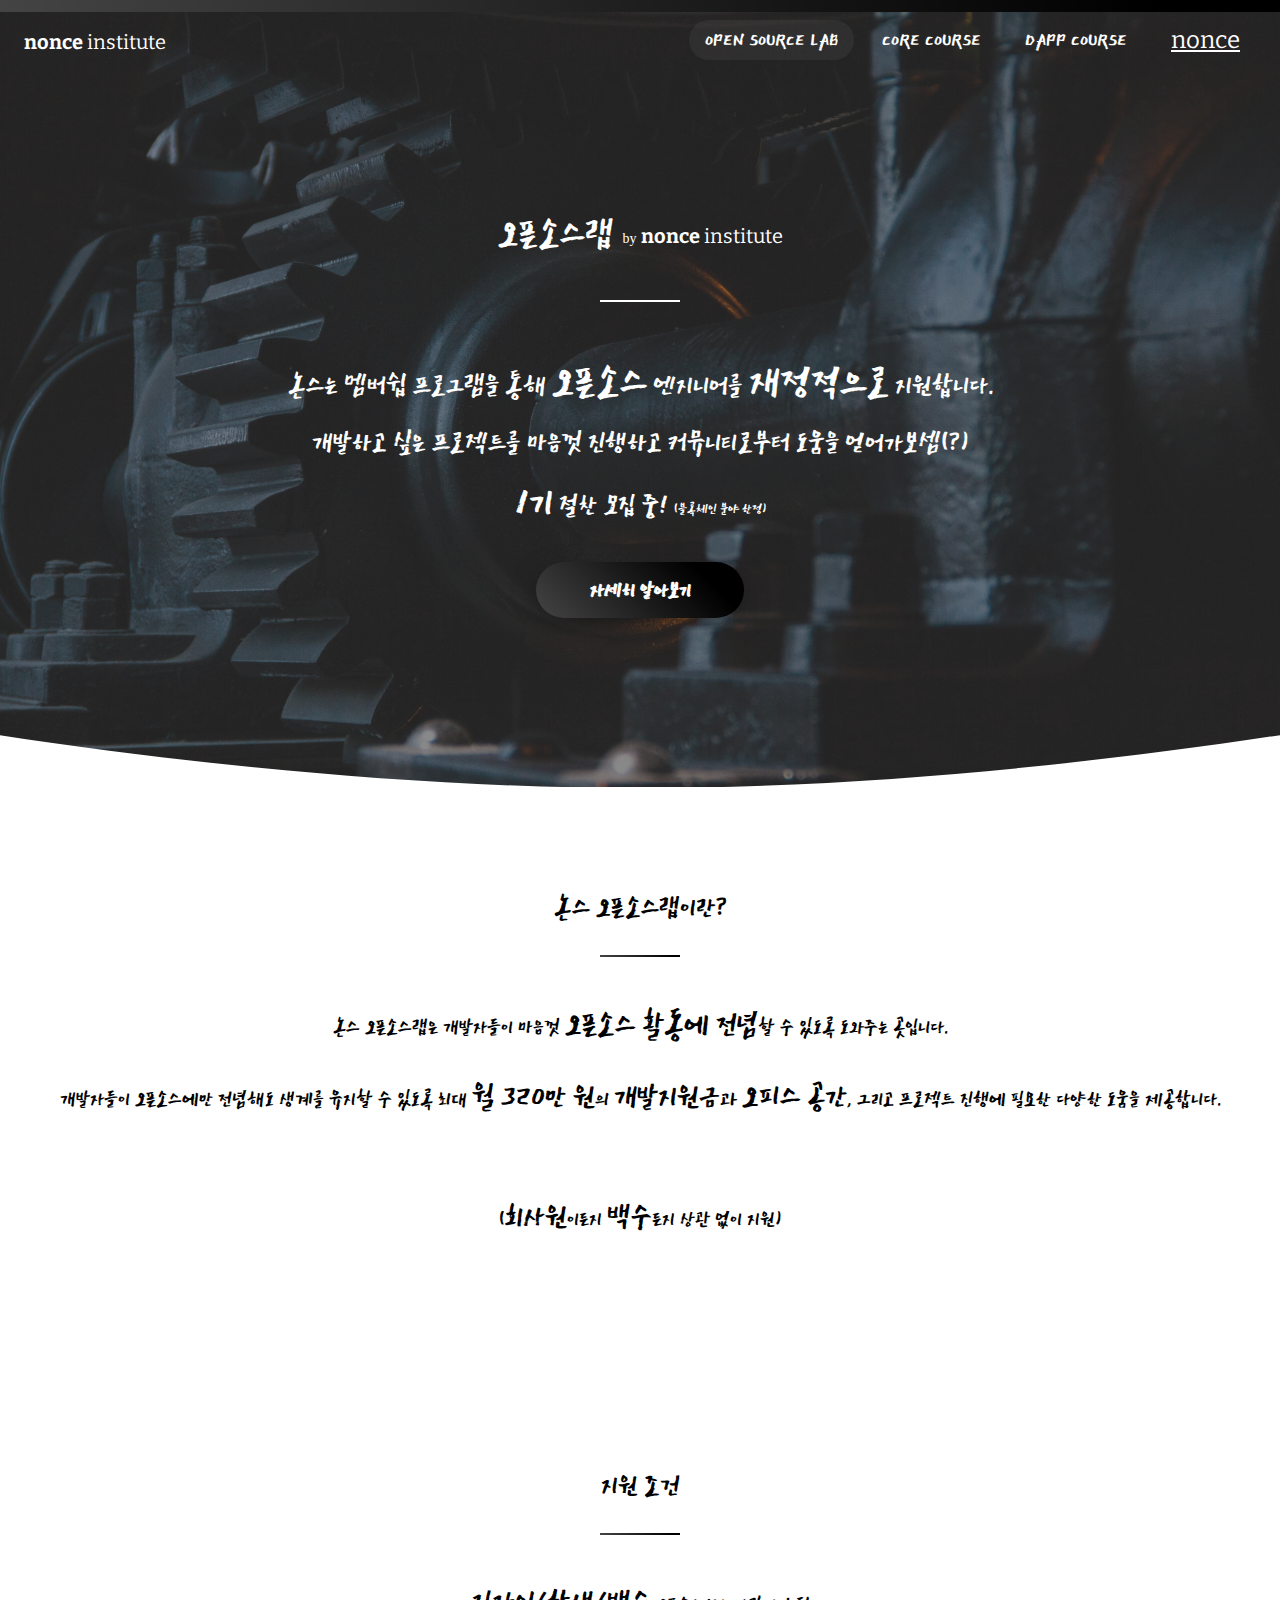
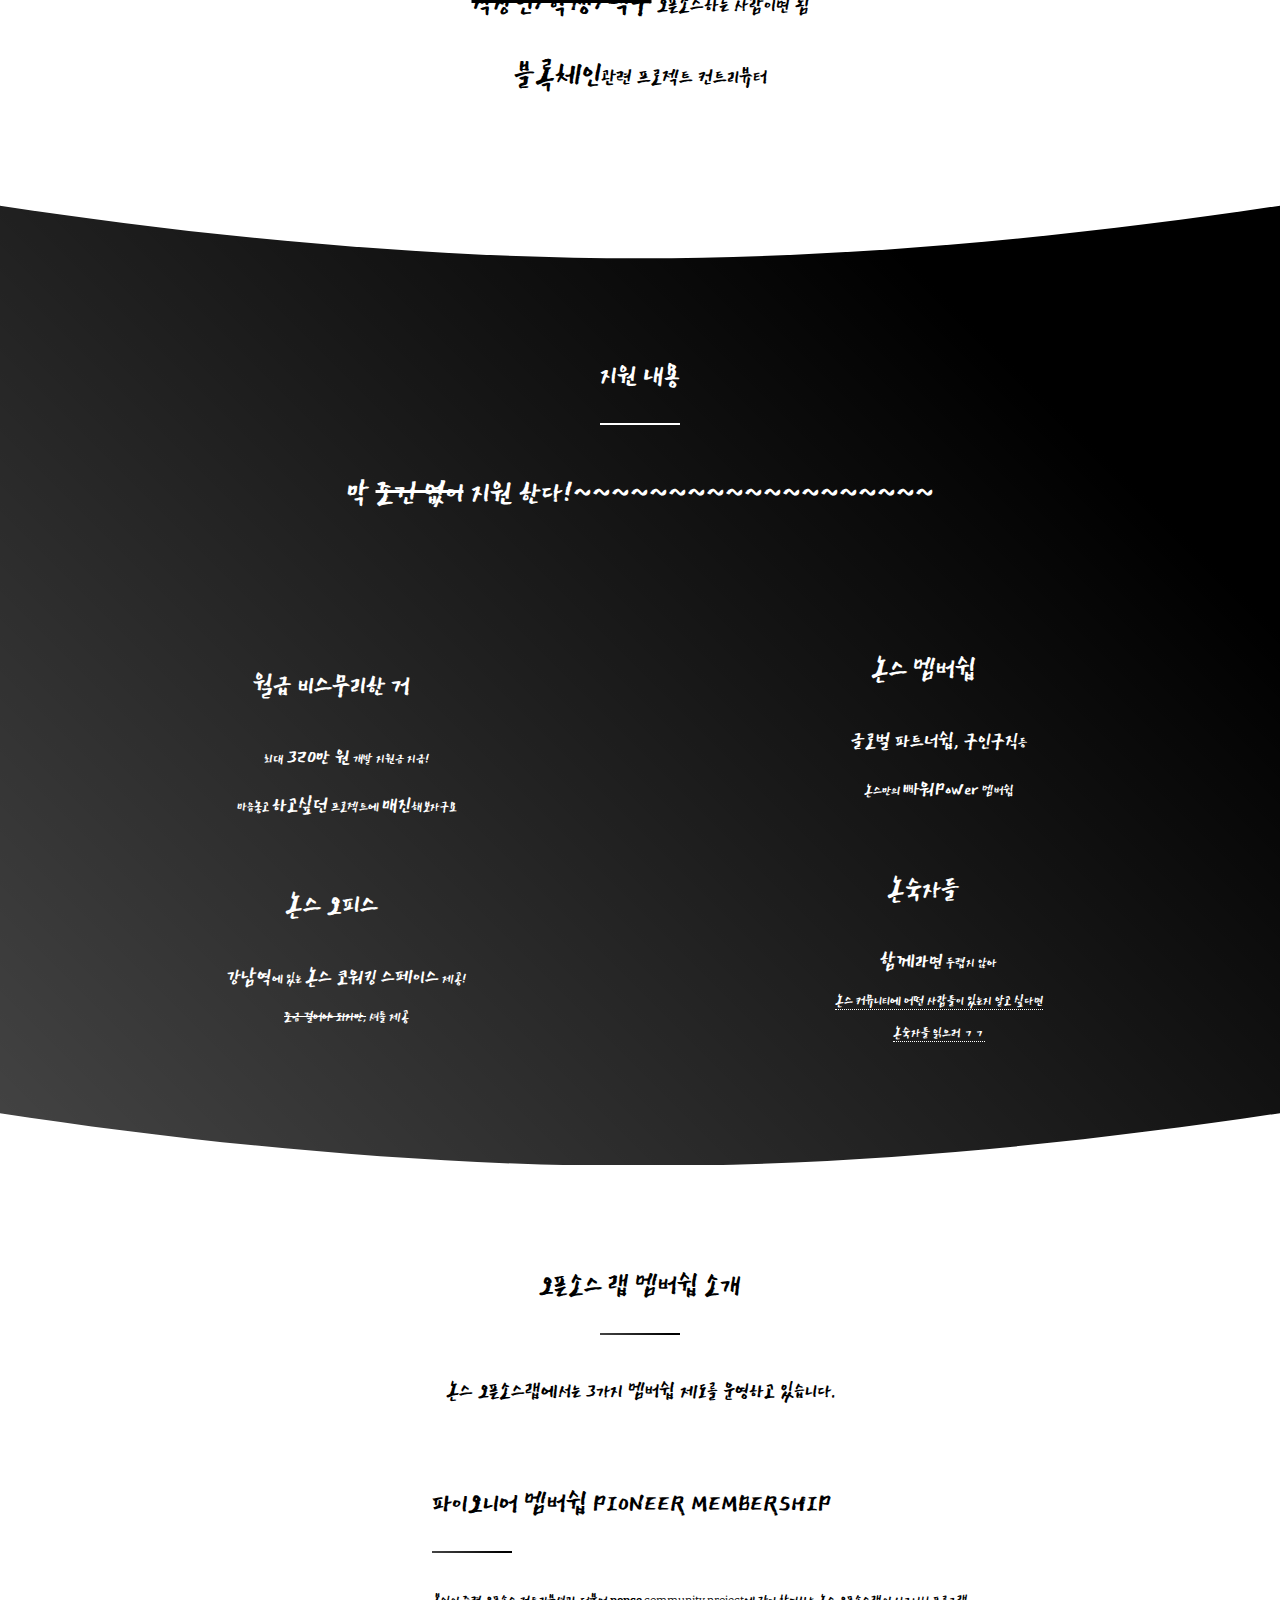
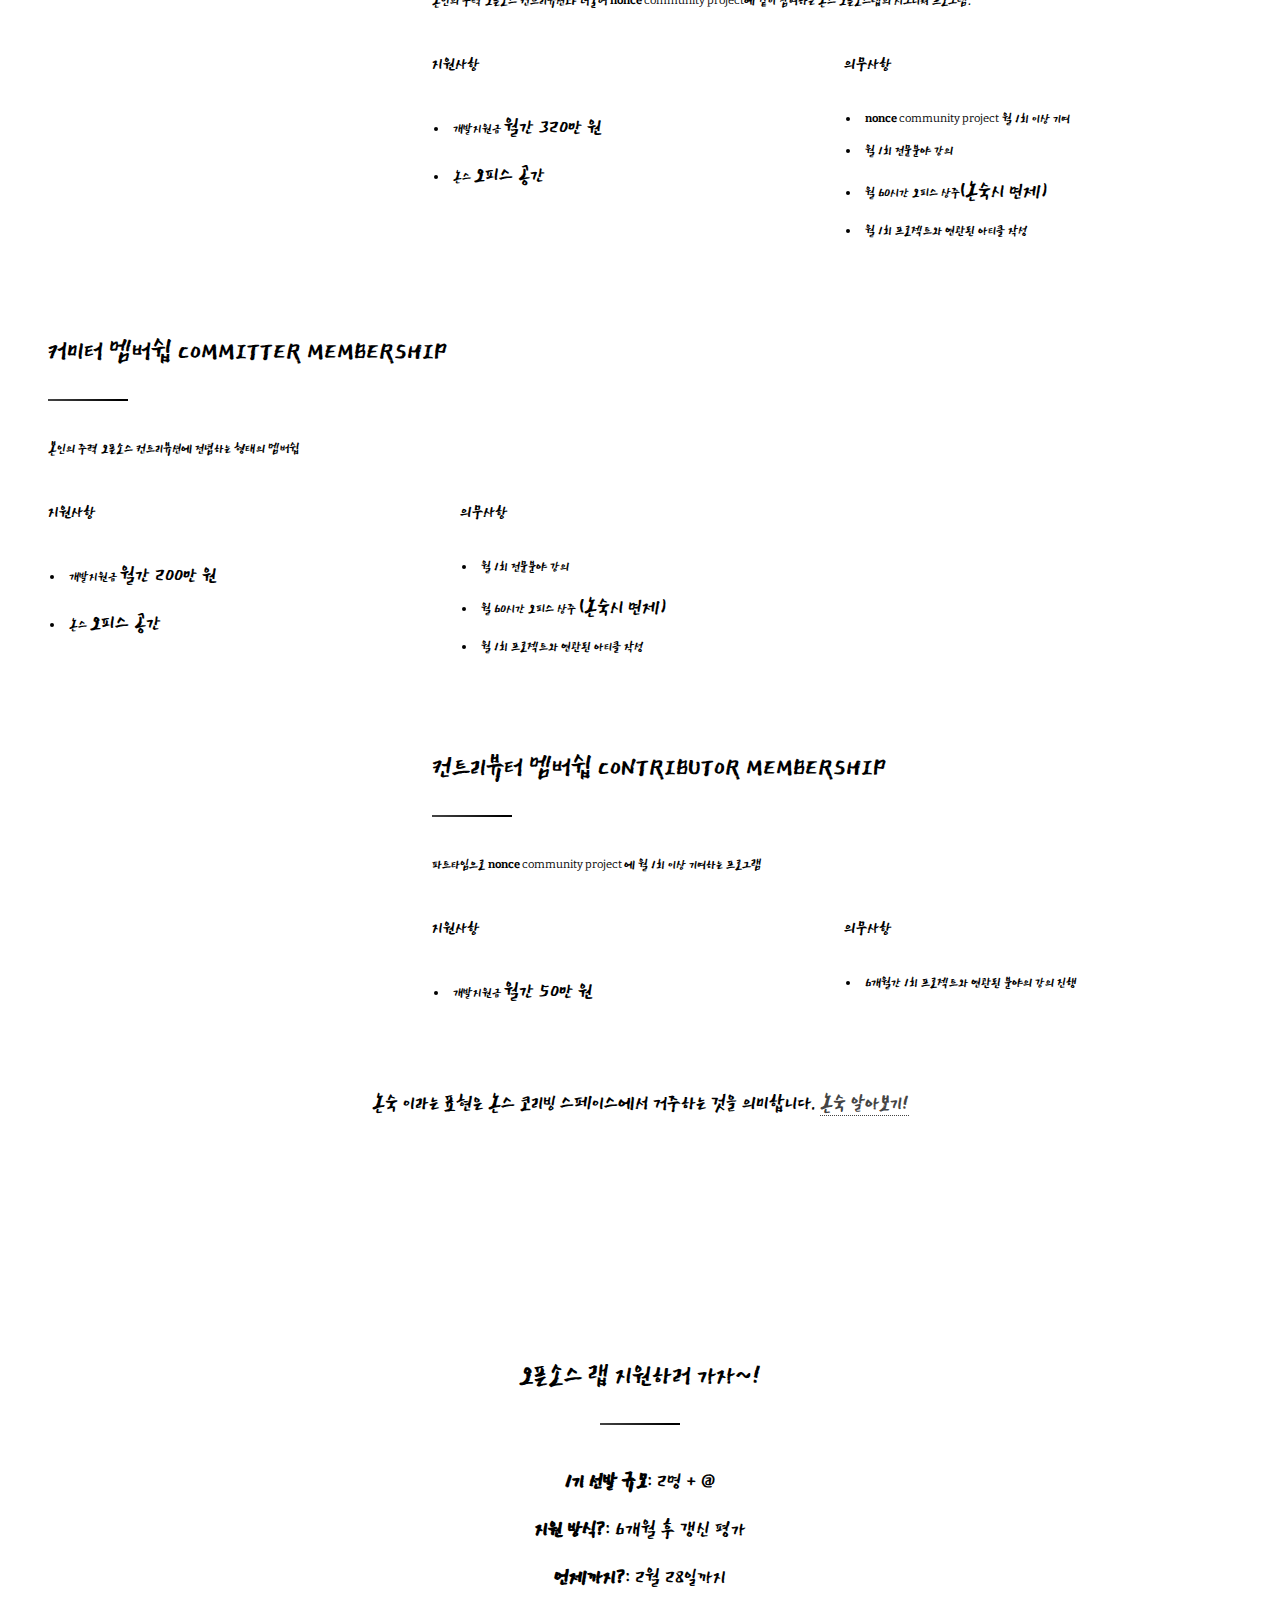
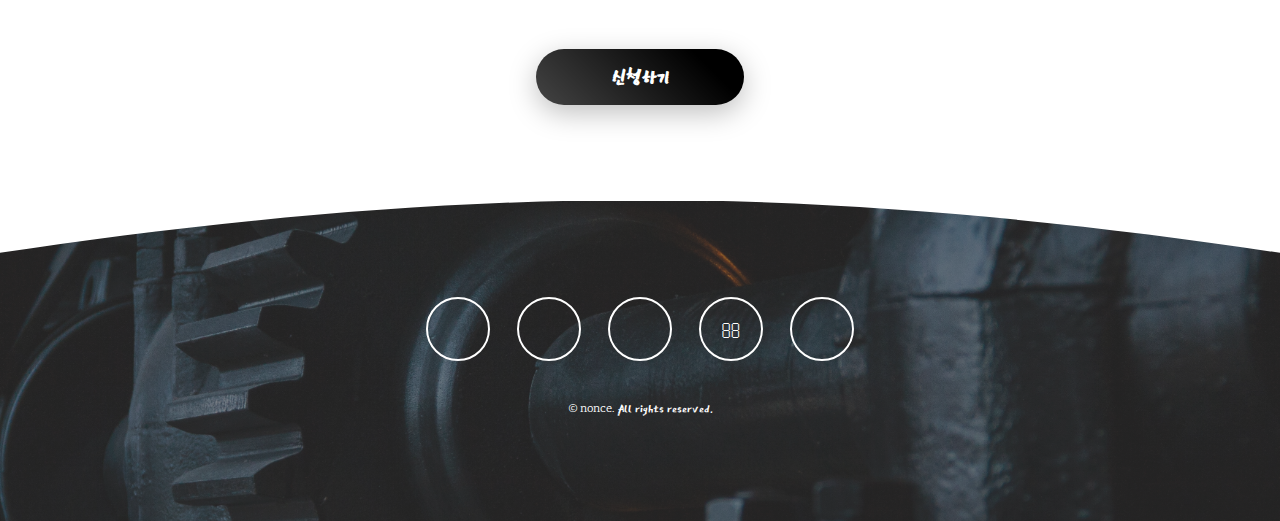
==== commit 3a2acea1: "Reformat index.html" ====
--- a/index.html
+++ b/index.html
@@ -8,18 +8,12 @@
   <head>
     <title>nonce institute</title>
     <meta charset="utf-8" />
-    <meta
-      name="viewport"
-      content="width=device-width, initial-scale=1, user-scalable=no"
-    />
+    <meta name="viewport" content="width=device-width, initial-scale=1, user-scalable=no" />
     <meta
       name="description"
       content="논스 인스티튜트는 산업을 위한 개혁적 연구/교육 시스템을 만들어 나가고 있습니다."
     />
-    <meta
-      name="keywords"
-      content="nonce institute open source lab 논스 오픈소스랩"
-    />
+    <meta name="keywords" content="nonce institute open source lab 논스 오픈소스랩" />
     <link rel="stylesheet" href="assets/css/main.css" />
   </head>
   <body class="is-preload">
@@ -28,16 +22,14 @@
       <!-- Header -->
       <section id="header" class="alt">
         <!-- Logo -->
-        <a href="index.html" class="logo nonce">
-          <strong>nonce</strong> institute</a
-        >
+        <a href="index.html" class="logo nonce"> <strong>nonce</strong> institute </a>
 
         <!-- Nav -->
         <nav id="nav">
           <ul>
             <li class="current"><a href="index.html">Open Source Lab</a></li>
-            <li><a href="courses.html">Courses</a></li>
-            <li><a href="study-groups.html">Study Groups</a></li>
+            <li><a href="courses-ethereum-core.html">Core Course</a></li>
+            <li><a href="courses-ethereum-dapp.html">DApp Course</a></li>
             <li>
               <a class="nonce" href="https://nonce.community" target="_blank">
                 <u>nonce</u>
@@ -54,24 +46,22 @@
             <h1>
               오픈소스랩
               <span class="nonce" style="font-size: 1.25rem">
-                <span style="font-size: 50%; font-family: Serif">by</span>
-                <strong>nonce</strong> institute</span
-              >
+                <span style="font-size: 70%; font-family: Serif">by</span>
+                <strong>nonce</strong> institute
+              </span>
             </h1>
           </header>
           <h2>
             논스는 멤버쉽 프로그램을 통해
             <span class="emphasize">오픈소스</span> 엔지니어를
             <span class="emphasize">재정적으로</span> 지원합니다.<br />
-            개발하고 싶은 프로젝트를 마음껏 진행하고 커뮤니티로부터 도움을
-            얻어가보셈(?)<br />
+            개발하고 싶은 프로젝트를 마음껏 진행하고 커뮤니티로부터 도움을 얻어가보셈(?)<br />
             <span class="emphasize">1기</span> 절찬 모집 중!
+            <span style="font-size: 50%">(블록체인 분야 한정)</span>
           </h2>
           <ul class="actions special">
             <li>
-              <a href="#first" class="button primary wide scrolly"
-                >자세히 알아보기</a
-              >
+              <a href="#first" class="button primary wide scrolly">자세히 알아보기</a>
             </li>
           </ul>
         </div>
@@ -84,16 +74,12 @@
             <h2>논스 오픈소스랩이란?</h2>
             <p>
               논스 오픈소스랩은 개발자들이 마음껏
-              <span class="emphasize">오픈소스 활동에 전념</span>할 수 있도록
-              도와주는 곳입니다.<br />
+              <span class="emphasize">오픈소스 활동에 전념</span>할 수 있도록 도와주는 곳입니다.<br />
               개발자들이 오픈소스에만 전념해도 생계를 유지할 수 있도록 최대
-              <span class="emphasize">월 320만 원</span>의
-              <span class="emphasize">개발지원금</span>과
-              <span class="emphasize">오피스 공간</span>, 그리고 프로젝트 진행에
-              필요한 다양한 도움을 제공합니다.<br />
+              <span class="emphasize">월 320만 원</span>의 <span class="emphasize">개발지원금</span>과
+              <span class="emphasize">오피스 공간</span>, 그리고 프로젝트 진행에 필요한 다양한 도움을 제공합니다.<br />
               <br />
-              (<span class="emphasize">회사원</span>이든지
-              <span class="emphasize">백수</span>든지 상관 없이 지원)
+              (<span class="emphasize">회사원</span>이든지 <span class="emphasize">백수</span>든지 상관 없이 지원)
             </p>
           </header>
         </div>
@@ -105,8 +91,8 @@
           <header class="major special alt">
             <h2>지원 조건</h2>
             <p>
-              <strike class="emphasize">직장인/학생/백수</strike> 오픈소스하는
-              사람이면 됨
+              <strike class="emphasize">직장인/학생/백수</strike> 오픈소스하는 사람이면 됨<br />
+              <span class="emphasize">블록체인</span>관련 프로젝트 컨트리뷰터
             </p>
           </header>
         </div>
@@ -118,10 +104,7 @@
           <header class="major special">
             <h2>지원 내용</h2>
             <p>
-              <span class="emphasize"
-                >막 <strike>조건 없이</strike> 지원
-                한다!~~~~~~~~~~~~~~~~~~~</span
-              >
+              <span class="emphasize">막 <strike>조건 없이</strike> 지원 한다!~~~~~~~~~~~~~~~~~~~</span>
             </p>
           </header>
           <div class="features">
@@ -131,7 +114,7 @@
                 <p>
                   최대 <span class="emphasize">320만 원</span> 개발 지원금 지급!
                   <br />
-                  마음놓고 <span class="emphasize">하고싶었던</span> 프로젝트에
+                  마음놓고 <span class="emphasize">하고싶던</span> 프로젝트에
                   <span class="emphasize">매진</span>해보자구요
                 </p>
               </li>
@@ -145,25 +128,24 @@
                 </p>
               </li>
             </ul>
-            <span class="image"><img src="images/pic03.jpg" alt=""/></span>
+            <span class="image"><img src="images/pic-moon.jpg" alt=""/></span>
             <ul>
               <li>
                 <h2>논스 멤버쉽 <span class="icon fa-globe"></span></h2>
                 <p>
                   <span class="emphasize">글로벌 파트너쉽, 구인구직</span>등
-                  논스 멤버들에게 제공되는 <br />
+                  <br />
                   논스만의 <span class="emphasize">빠워Power</span> 멤버쉽
                 </p>
               </li>
               <li>
                 <h2>논숙자들 <span class="icon fa-users"></span></h2>
                 <p>
-                  논스 커뮤니티에 어떤 사람들이 있는지 알고 싶다면, <br />
-                  <a
-                    href="https://brunch.co.kr/magazine/noncepeople"
-                    target="_blank"
-                    >논숙자들 읽으러 ㄱㄱ</a
-                  >
+                  <span class="emphasize">함께라면</span> 두렵지 않아<br />
+                  <a href="https://brunch.co.kr/magazine/noncepeople" target="_blank">
+                    논스 커뮤니티에 어떤 사람들이 있는지 알고 싶다면 <br />
+                    논숙자들 읽으러 ㄱㄱ
+                  </a>
                 </p>
               </li>
             </ul>
@@ -182,98 +164,115 @@
           </header>
           <div class="spotlights">
             <section>
-              <div class="image"><img src="images/pic02.jpg" alt="" /></div>
+              <div class="image">
+                <img src="images/pic-moon-3.jpg" alt="" />
+              </div>
               <div class="content">
                 <header class="major">
-                  <h3>파이오니어 멤버쉽 Pioneer membership</h3>
+                  <h2>파이오니어 멤버쉽 Pioneer membership</h2>
                 </header>
                 <p>
                   본인의 주력 오픈소스 컨트리뷰션과 더불어
-                  <span class="nonce"
-                    ><strong>nonce</strong> community project</span
-                  >에 같이 참여하는 논스 오픈소스랩의 시그니처 프로그램.
-                </p>
-                <h4>지원사항</h4>
-                <ul>
-                  <li>
-                    개발지원금 <span class="emphasize">월간 320만 원</span>
-                  </li>
-                  <li>논스 <span class="emphasize">오피스 공간</span></li>
-                </ul>
-                <h4>의무사항</h4>
-                <ul>
-                  <li>
-                    <span class="nonce"
-                      ><strong>nonce</strong> community project</span
-                    >
-                    월 1회 이상 기여
-                    <a href="#community-project">자세히 보기</a>
-                  </li>
-                  <li>월 1회 전문분야 강의</li>
-                  <li>
-                    월 60시간 오피스 상주<span class="emphasize"
-                      >(논숙시 면제)</span
-                    >
-                  </li>
-                  <li>월 1회 프로젝트와 연관된 Article 작성</li>
-                </ul>
+                  <span class="nonce"> <strong>nonce</strong> community project</span>에 같이 참여하는 논스 오픈소스랩의
+                  시그니처 프로그램.
+                </p>
+                <div class="row">
+                  <div class="col-6 col-12-small">
+                    <h4>지원사항</h4>
+                    <ul>
+                      <li>개발지원금 <span class="emphasize">월간 320만 원</span></li>
+                      <li>논스 <span class="emphasize">오피스 공간</span></li>
+                    </ul>
+                  </div>
+                  <div class="col-6 col-12-small">
+                    <h4>의무사항</h4>
+                    <ul>
+                      <li>
+                        <span class="nonce"><strong>nonce</strong> community project</span>
+                        월 1회 이상 기여
+                        <!--<a href="#community-project">자세히 보기</a>-->
+                      </li>
+                      <li>월 1회 전문분야 강의</li>
+                      <li>월 60시간 오피스 상주<span class="emphasize">(논숙시 면제)</span></li>
+                      <li>월 1회 프로젝트와 연관된 아티클 작성</li>
+                    </ul>
+                  </div>
+                </div>
               </div>
             </section>
 
             <section>
-              <div class="image"><img src="images/pic01.jpg" alt="" /></div>
+              <div class="image">
+                <img src="images/pic-moon-1.jpg" alt="" />
+              </div>
               <div class="content" style="text-align: left">
                 <header class="major">
-                  <h3>커미터 멤버쉽 Committer membership</h3>
+                  <h2>커미터 멤버쉽 Committer membership</h2>
                 </header>
                 <p>
                   본인의 주력 오픈소스 컨트리뷰션에 전념하는 형태의 멤버쉽
                 </p>
-                <h4>지원사항</h4>
-                <ul>
-                  <li>
-                    개발지원금 <span class="emphasize">월간 200만 원</span>
-                  </li>
-                  <li>논스 <span class="emphasize">오피스 공간</span></li>
-                </ul>
-                <h4>의무사항</h4>
-                <ul>
-                  <li>월 1회 전문분야 강의</li>
-                  <li>
-                    월 60시간 오피스 상주<span class="emphasize"
-                      >(논숙시 면제)</span
-                    >
-                  </li>
-                  <li>월 1회 프로젝트와 연관된 Article 작성</li>
-                </ul>
+
+                <div class="row">
+                  <div class="col-6 col-12-small">
+                    <h4>지원사항</h4>
+                    <ul>
+                      <li>개발지원금 <span class="emphasize">월간 200만 원</span></li>
+                      <li>논스 <span class="emphasize">오피스 공간</span></li>
+                    </ul>
+                  </div>
+                  <div class="col-6 col-12-small">
+                    <h4>의무사항</h4>
+                    <ul>
+                      <li>월 1회 전문분야 강의</li>
+                      <li>
+                        월 60시간 오피스 상주
+                        <span class="emphasize">(논숙시 면제)</span>
+                      </li>
+                      <li>월 1회 프로젝트와 연관된 아티클 작성</li>
+                    </ul>
+                  </div>
+                </div>
               </div>
             </section>
             <section>
-              <div class="image"><img src="images/pic02.jpg" alt="" /></div>
+              <div class="image">
+                <img src="images/pic-moon-2.jpg" alt="" />
+              </div>
               <div class="content">
                 <header class="major">
-                  <h3>컨트리뷰터 멤버쉽 Contributor membership</h3>
+                  <h2>컨트리뷰터 멤버쉽 Contributor membership</h2>
                 </header>
                 <p>
                   파트타임으로
-                  <span class="nonce"
-                    ><strong>nonce</strong> community project</span
-                  >에 월 1회 이상 기여하는 프로그램
-                </p>
-                <h4>지원사항</h4>
-                <ul>
-                  <li>
-                    개발지원금 <span class="emphasize">월간 50만 원</span>
-                  </li>
-                </ul>
-                <h4>의무사항</h4>
-                <ul>
-                  <li>월 1회 전문분야 강의</li>
-                  <li>6개월간 1회 프로젝트와 연관된 분야의 강의 진행</li>
-                </ul>
+                  <span class="nonce"> <strong>nonce</strong> community project </span>
+                  에 월 1회 이상 기여하는 프로그램
+                </p>
+                <div class="row">
+                  <div class="col-6 col-12-small">
+                    <h4>지원사항</h4>
+                    <ul>
+                      <li>개발지원금 <span class="emphasize">월간 50만 원</span></li>
+                    </ul>
+                  </div>
+                  <div class="col-6 col-12-small">
+                    <h4>의무사항</h4>
+                    <ul>
+                      <li>6개월간 1회 프로젝트와 연관된 분야의 강의 진행</li>
+                    </ul>
+                  </div>
+                </div>
               </div>
             </section>
           </div>
+          <header class="major special">
+            <p>
+              논숙 이라는 표현은 논스 코리빙 스페이스에서 거주하는 것을 의미합니다.
+              <a href="https://nonce.community" target="_blank">
+                논숙 알아보기!
+              </a>
+            </p>
+          </header>
         </div>
       </section>
 
@@ -281,15 +280,16 @@
       <section class="wrapper style1">
         <div class="inner">
           <header class="major special alt">
-            <h2>지금 오픈소스 랩에 지원하세요!</h2>
+            <h2>오픈소스 랩 지원하러 가자~!</h2>
             <p>
               <strong>1기 선발 규모</strong>: 2명 + @ <br />
+              <strong>지원 방식?</strong>: 6개월 후 갱신 평가<br />
               <strong>언제까지?</strong>: 2월 28일까지 <br />
             </p>
           </header>
           <ul class="actions special">
             <li>
-              <a href="open-source-lab.html" class="button primary wide"
+              <a href="https://noncefoundation.typeform.com/to/g6BuGy" target="_blank" class="button primary wide"
                 >신청하기</a
               >
             </li>
@@ -301,34 +301,30 @@
       <section id="footer">
         <ul class="icons">
           <li>
-            <a href="#" class="icon alt fa-twitter"
-              ><span class="label">Twitter</span></a
-            >
-          </li>
-          <li>
-            <a href="#" class="icon alt fa-facebook"
-              ><span class="label">Facebook</span></a
-            >
-          </li>
-          <li>
-            <a href="#" class="icon alt fa-instagram"
-              ><span class="label">Instagram</span></a
-            >
-          </li>
-          <li>
-            <a href="#" class="icon alt fa-envelope-o"
-              ><span class="label">Email</span></a
-            >
-          </li>
-          <li>
-            <a href="#" class="icon alt fa-phone"
-              ><span class="label">Phone</span></a
-            >
+            <a href="#" class="icon alt fa-twitter"><span class="label">Twitter</span></a>
+          </li>
+          <li>
+            <a href="#" class="icon alt fa-facebook">
+              <span class="label">Facebook</span>
+            </a>
+          </li>
+          <li>
+            <a href="#" class="icon alt fa-instagram">
+              <span class="label">Instagram</span>
+            </a>
+          </li>
+          <li>
+            <a href="#" class="icon alt fa-envelope-o">
+              <span class="label">Email</span>
+            </a>
+          </li>
+          <li>
+            <a href="#" class="icon alt fa-phone">
+              <span class="label">Phone</span>
+            </a>
           </li>
         </ul>
-        <p class="copyright">
-          &copy; Untitled. All rights reserved.
-        </p>
+        <p class="copyright"><span class="nonce">&copy; nonce.</span> All rights reserved.</p>
       </section>
     </div>
 
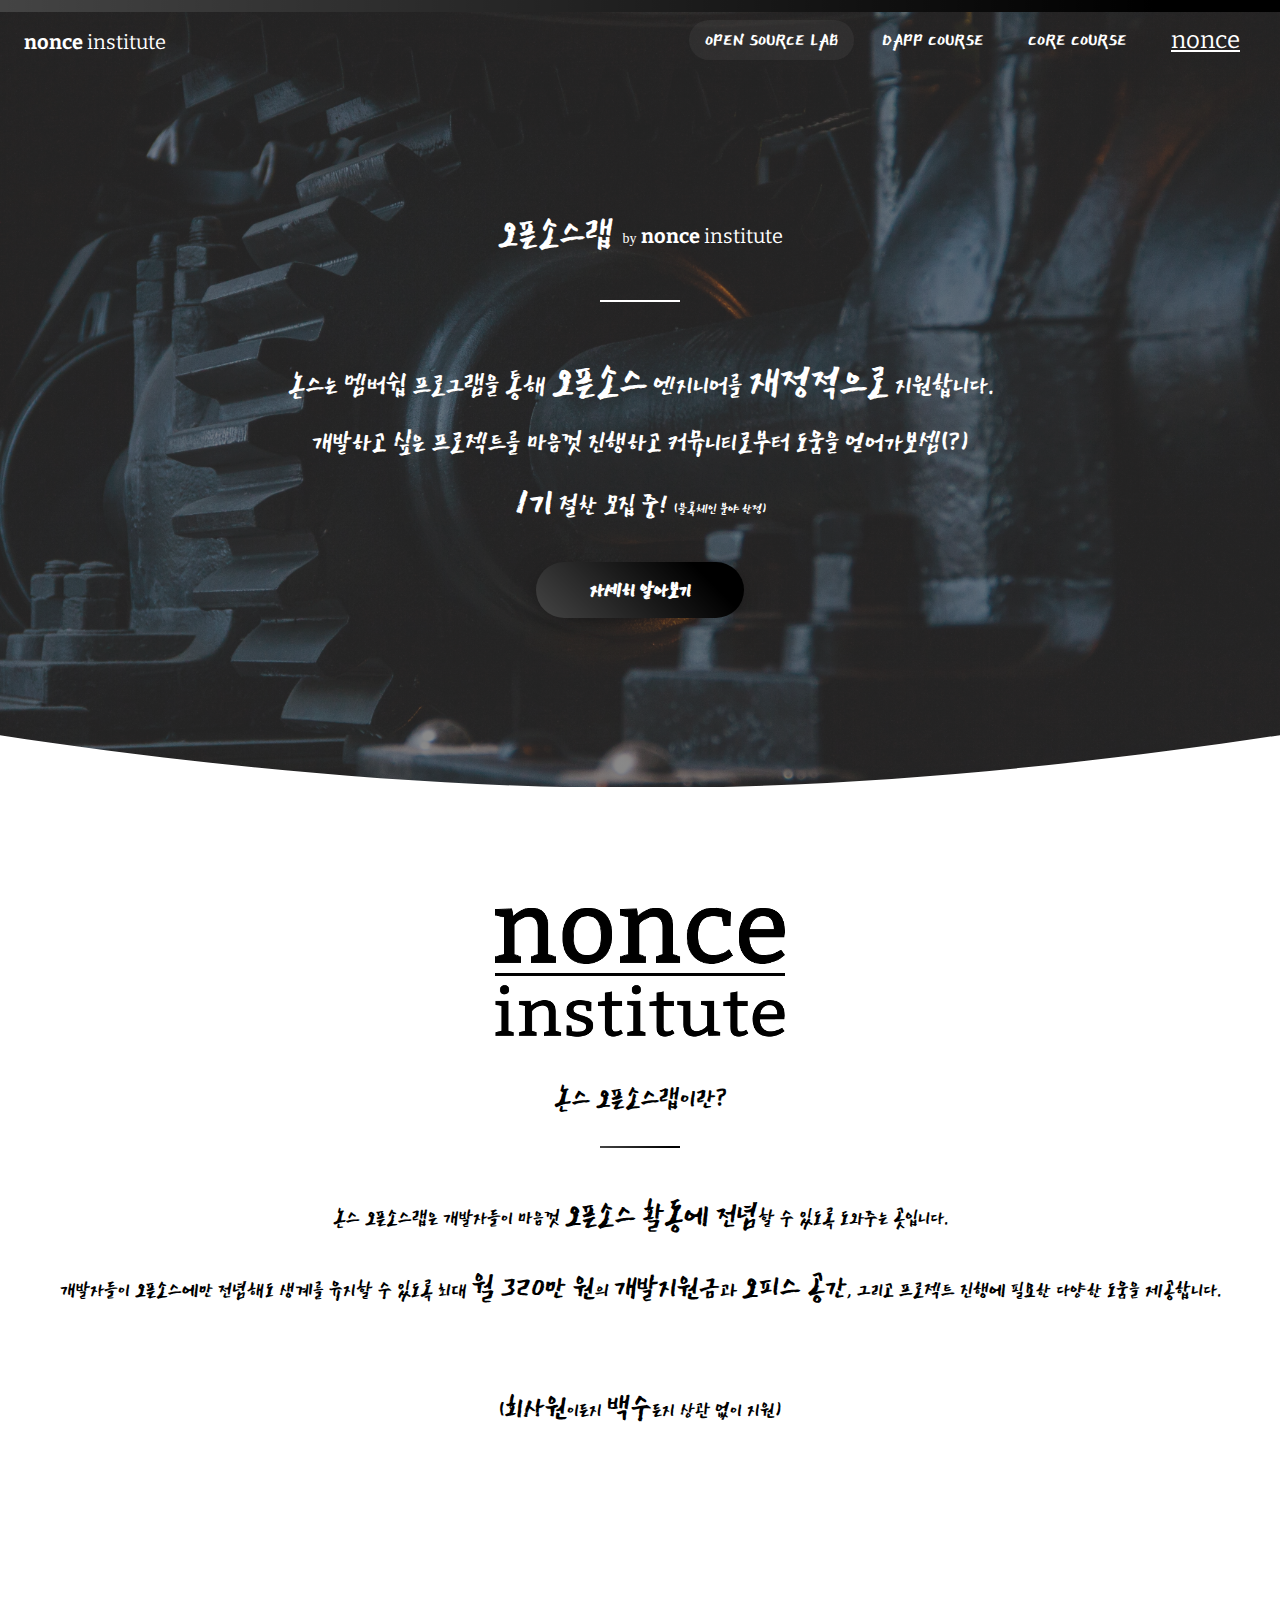
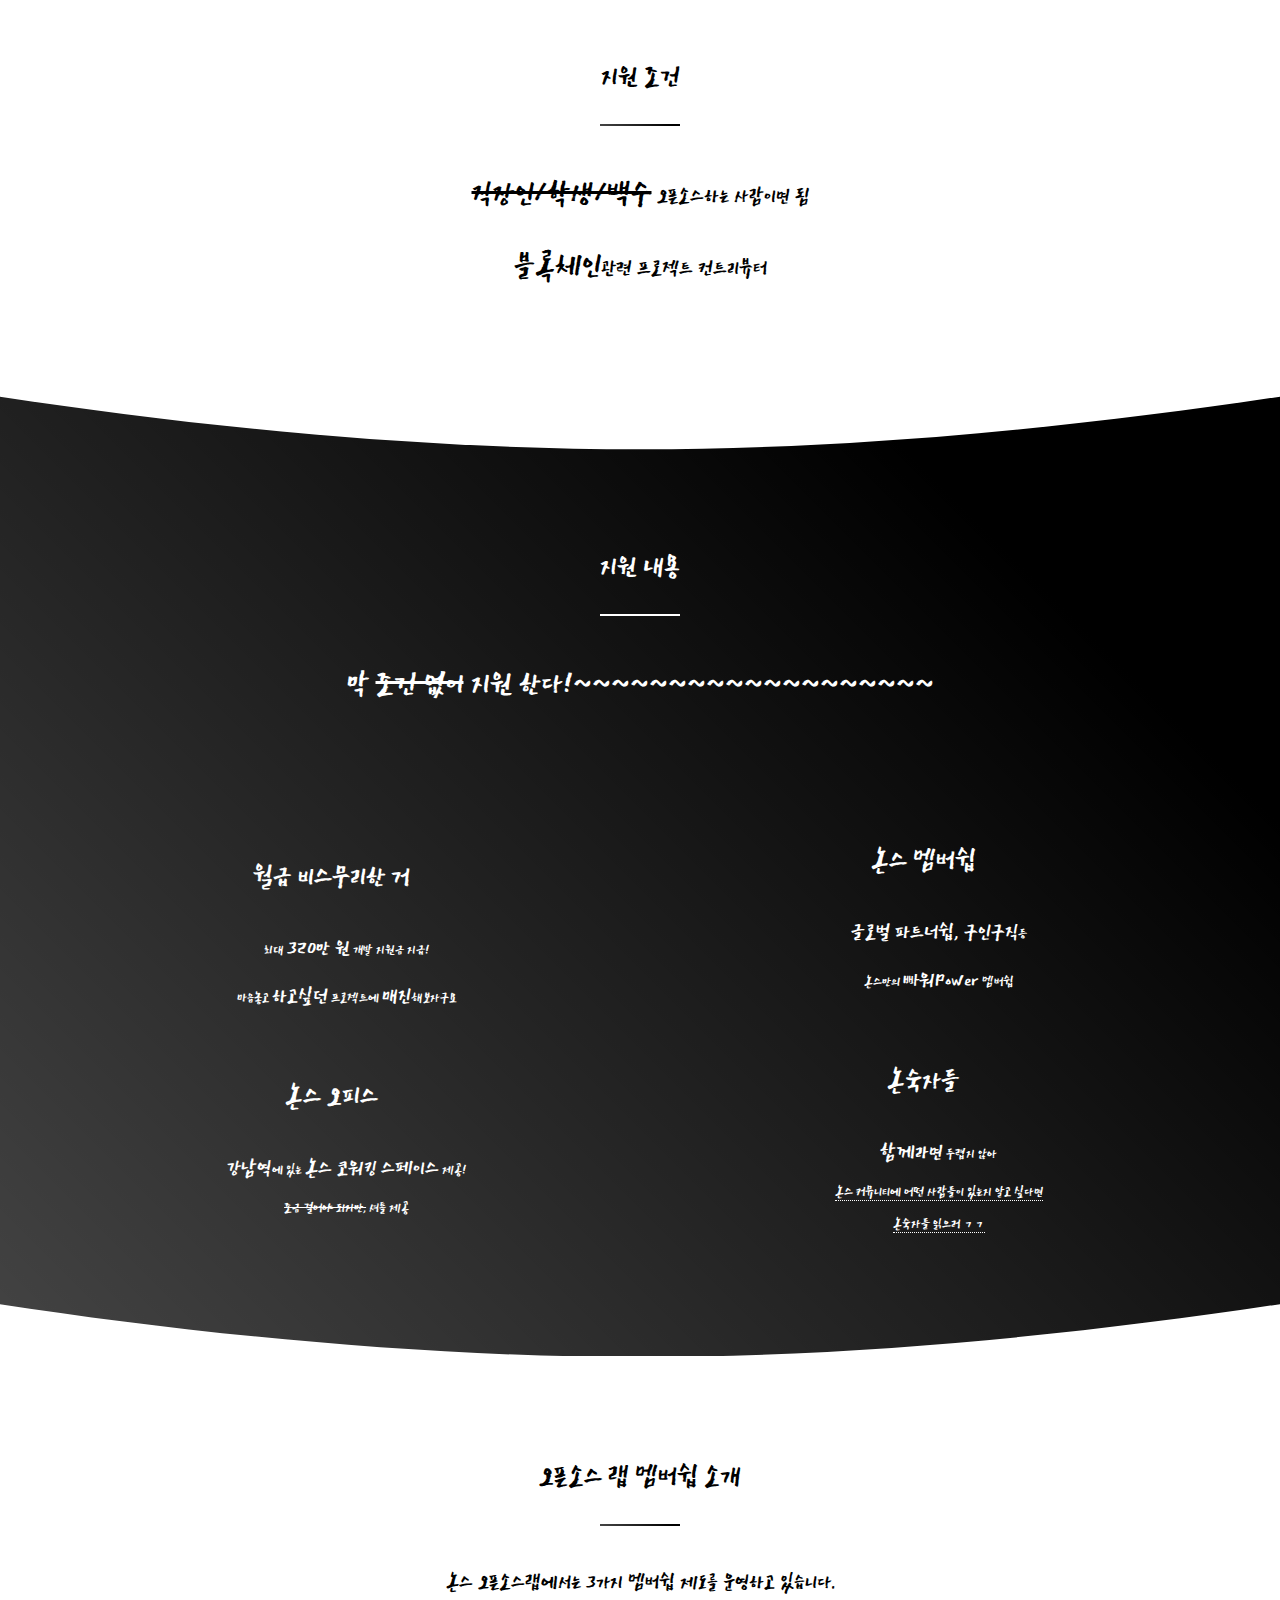
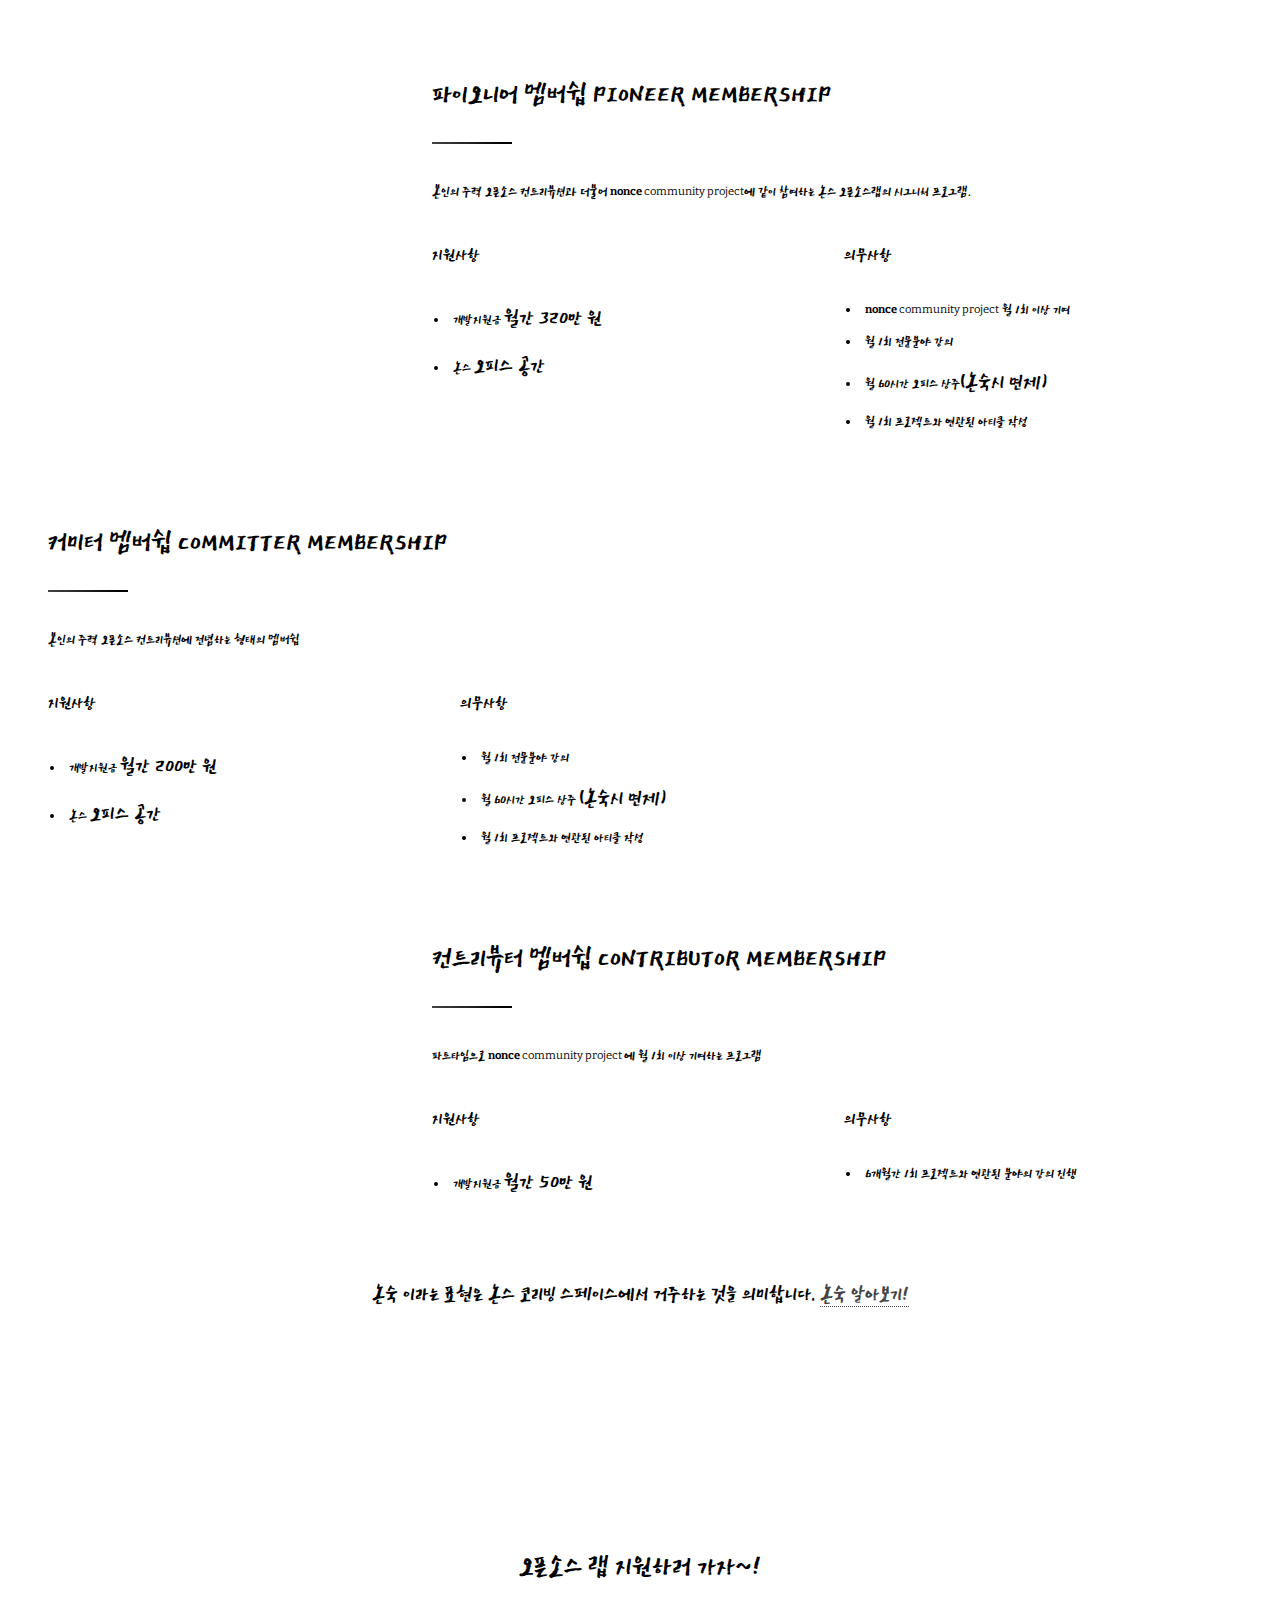
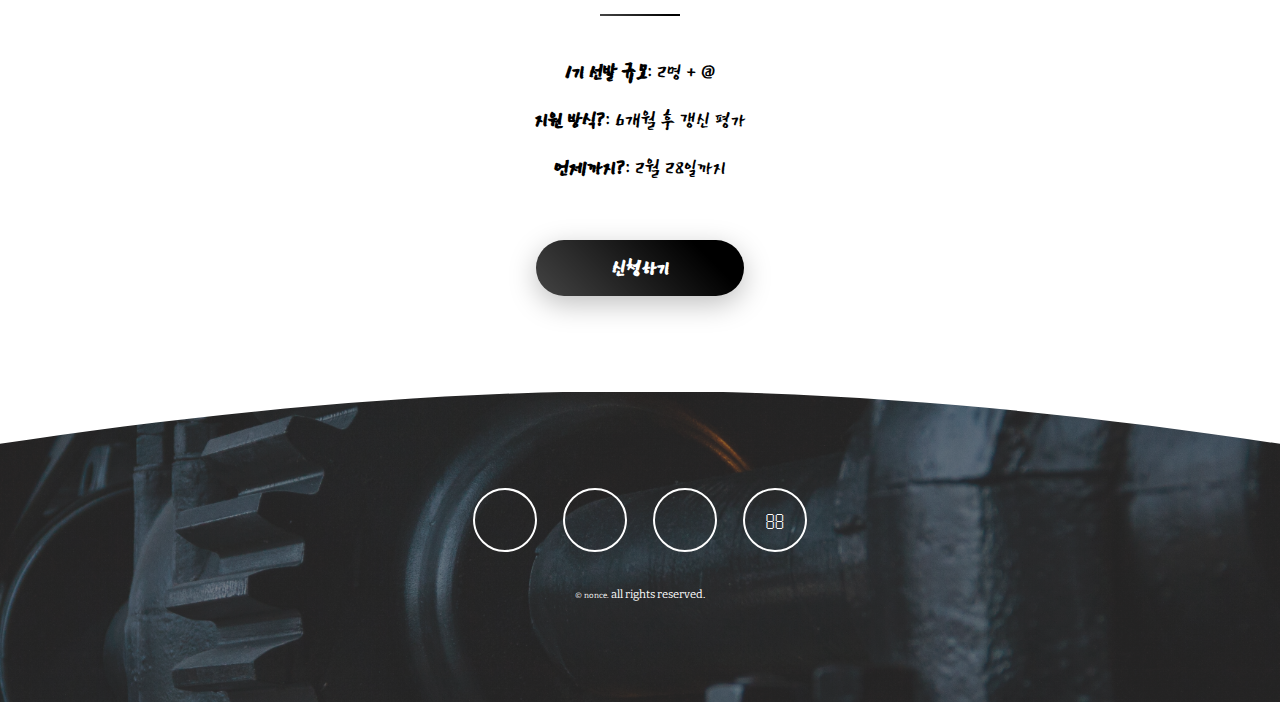
==== commit da69e61f: "Add thumbnail image" ====
--- a/index.html
+++ b/index.html
@@ -6,6 +6,18 @@
 -->
 <html>
   <head>
+    <!-- Global site tag (gtag.js) - Google Analytics -->
+    <script async src="https://www.googletagmanager.com/gtag/js?id=UA-131361267-2"></script>
+    <script>
+      window.dataLayer = window.dataLayer || [];
+
+      function gtag() {
+        dataLayer.push(arguments);
+      }
+
+      gtag("js", new Date());
+      gtag("config", "UA-131361267-2");
+    </script>
     <title>nonce institute</title>
     <meta charset="utf-8" />
     <meta name="viewport" content="width=device-width, initial-scale=1, user-scalable=no" />
@@ -14,6 +26,7 @@
       content="논스 인스티튜트는 산업을 위한 개혁적 연구/교육 시스템을 만들어 나가고 있습니다."
     />
     <meta name="keywords" content="nonce institute open source lab 논스 오픈소스랩" />
+    <link rel="shortcut icon" href="images/favicon.png"/>
     <link rel="stylesheet" href="assets/css/main.css" />
   </head>
   <body class="is-preload">
@@ -28,8 +41,8 @@
         <nav id="nav">
           <ul>
             <li class="current"><a href="index.html">Open Source Lab</a></li>
-            <li><a href="courses-ethereum-core.html">Core Course</a></li>
             <li><a href="courses-ethereum-dapp.html">DApp Course</a></li>
+            <li><a href="#" onclick="alert('준비중입니다')">Core Course</a></li>
             <li>
               <a class="nonce" href="https://nonce.community" target="_blank">
                 <u>nonce</u>
@@ -71,6 +84,7 @@
       <section class="wrapper style1">
         <div class="inner">
           <header class="major special alt">
+            <img id="thumbnail" style="max-width:100%" src="images/nonce-institute.png">
             <h2>논스 오픈소스랩이란?</h2>
             <p>
               논스 오픈소스랩은 개발자들이 마음껏
@@ -289,38 +303,33 @@
           </header>
           <ul class="actions special">
             <li>
-              <a href="https://noncefoundation.typeform.com/to/g6BuGy" target="_blank" class="button primary wide"
-                >신청하기</a
-              >
+              <a href="https://noncefoundation.typeform.com/to/g6BuGy" target="_blank" class="button primary wide">
+                신청하기
+              </a>
             </li>
           </ul>
         </div>
       </section>
 
       <!-- Footer -->
-      <section id="footer">
+      <section id="footer" class="nonce">
         <ul class="icons">
           <li>
             <a href="#" class="icon alt fa-twitter"><span class="label">Twitter</span></a>
           </li>
           <li>
-            <a href="#" class="icon alt fa-facebook">
+            <a href="https://www.facebook.com/nonce.community" class="icon alt fa-facebook">
               <span class="label">Facebook</span>
             </a>
           </li>
           <li>
-            <a href="#" class="icon alt fa-instagram">
-              <span class="label">Instagram</span>
+            <a href="https://brunch.co.kr/@nonce/" class="icon alt fa-medium">
+              <span class="label">Medium</span>
             </a>
           </li>
           <li>
-            <a href="#" class="icon alt fa-envelope-o">
+            <a href="mailto:institute@nonce.community" class="icon alt fa-envelope-o">
               <span class="label">Email</span>
-            </a>
-          </li>
-          <li>
-            <a href="#" class="icon alt fa-phone">
-              <span class="label">Phone</span>
             </a>
           </li>
         </ul>
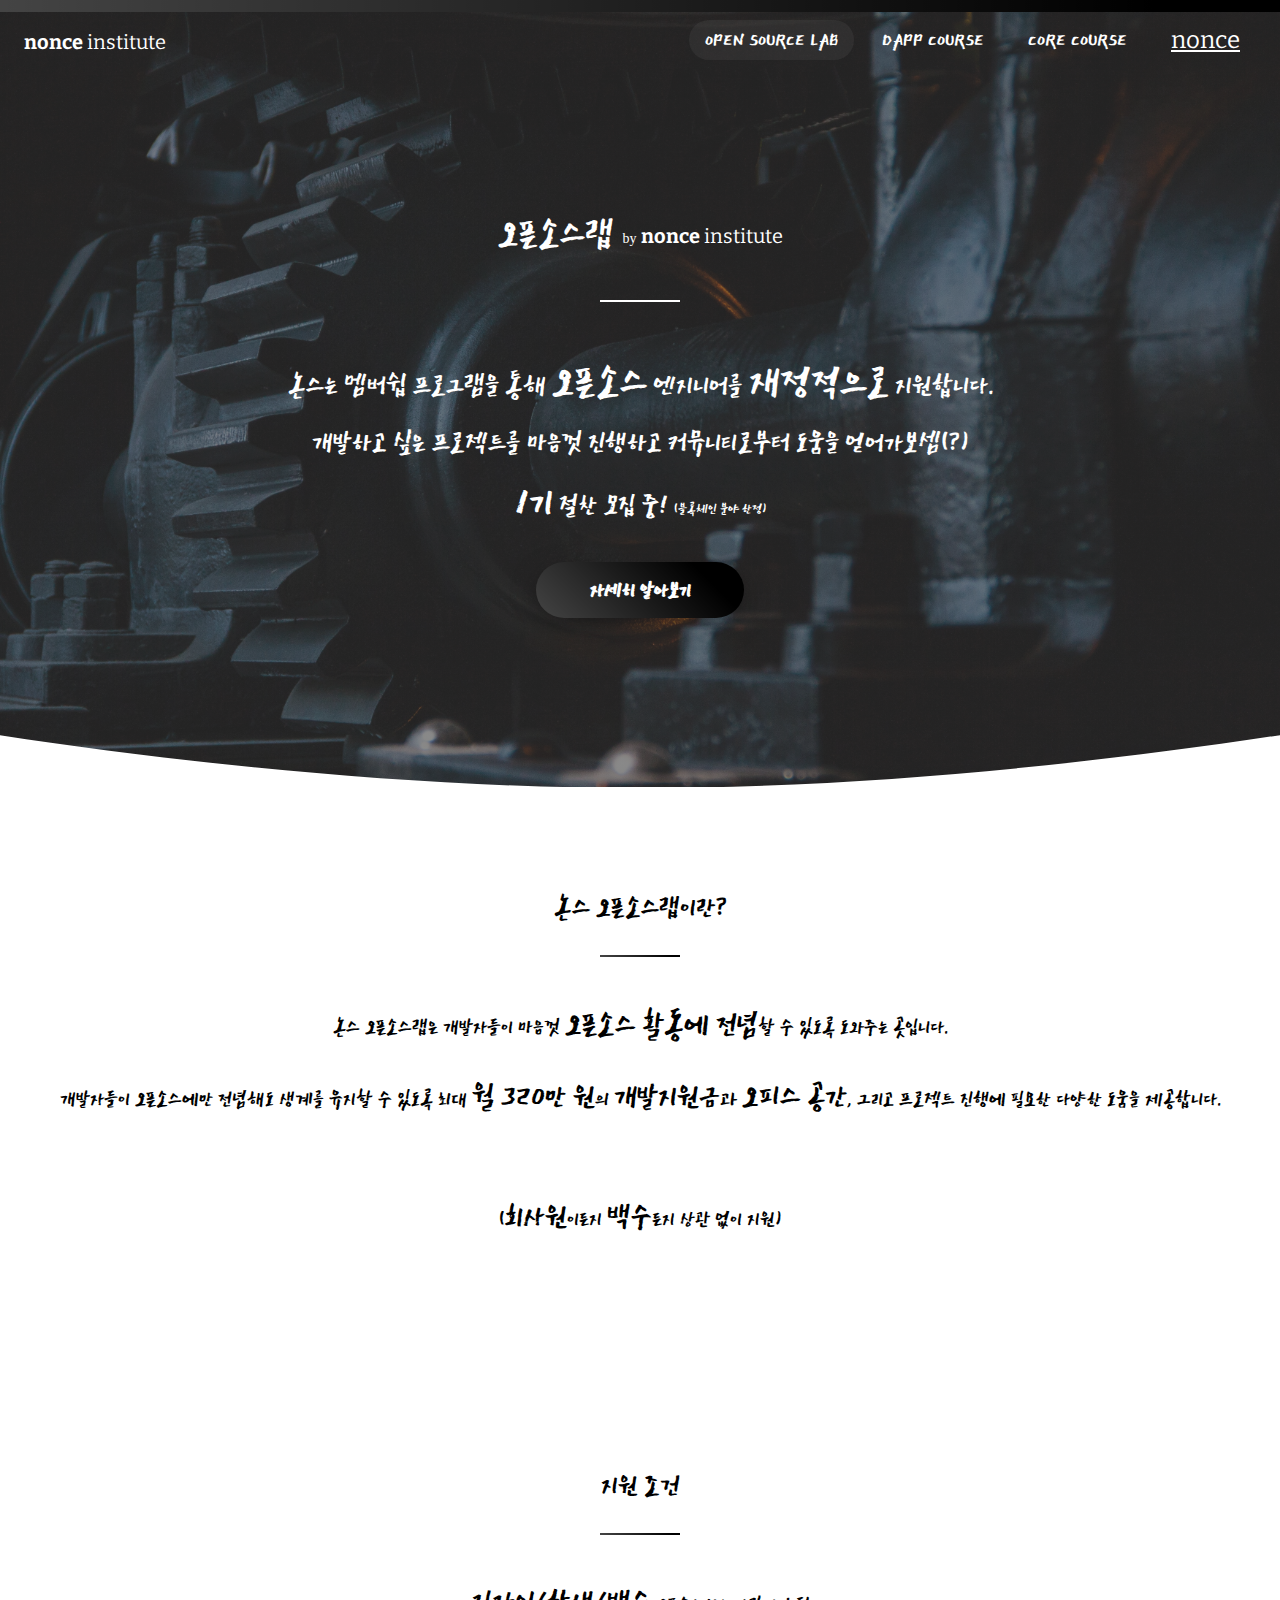
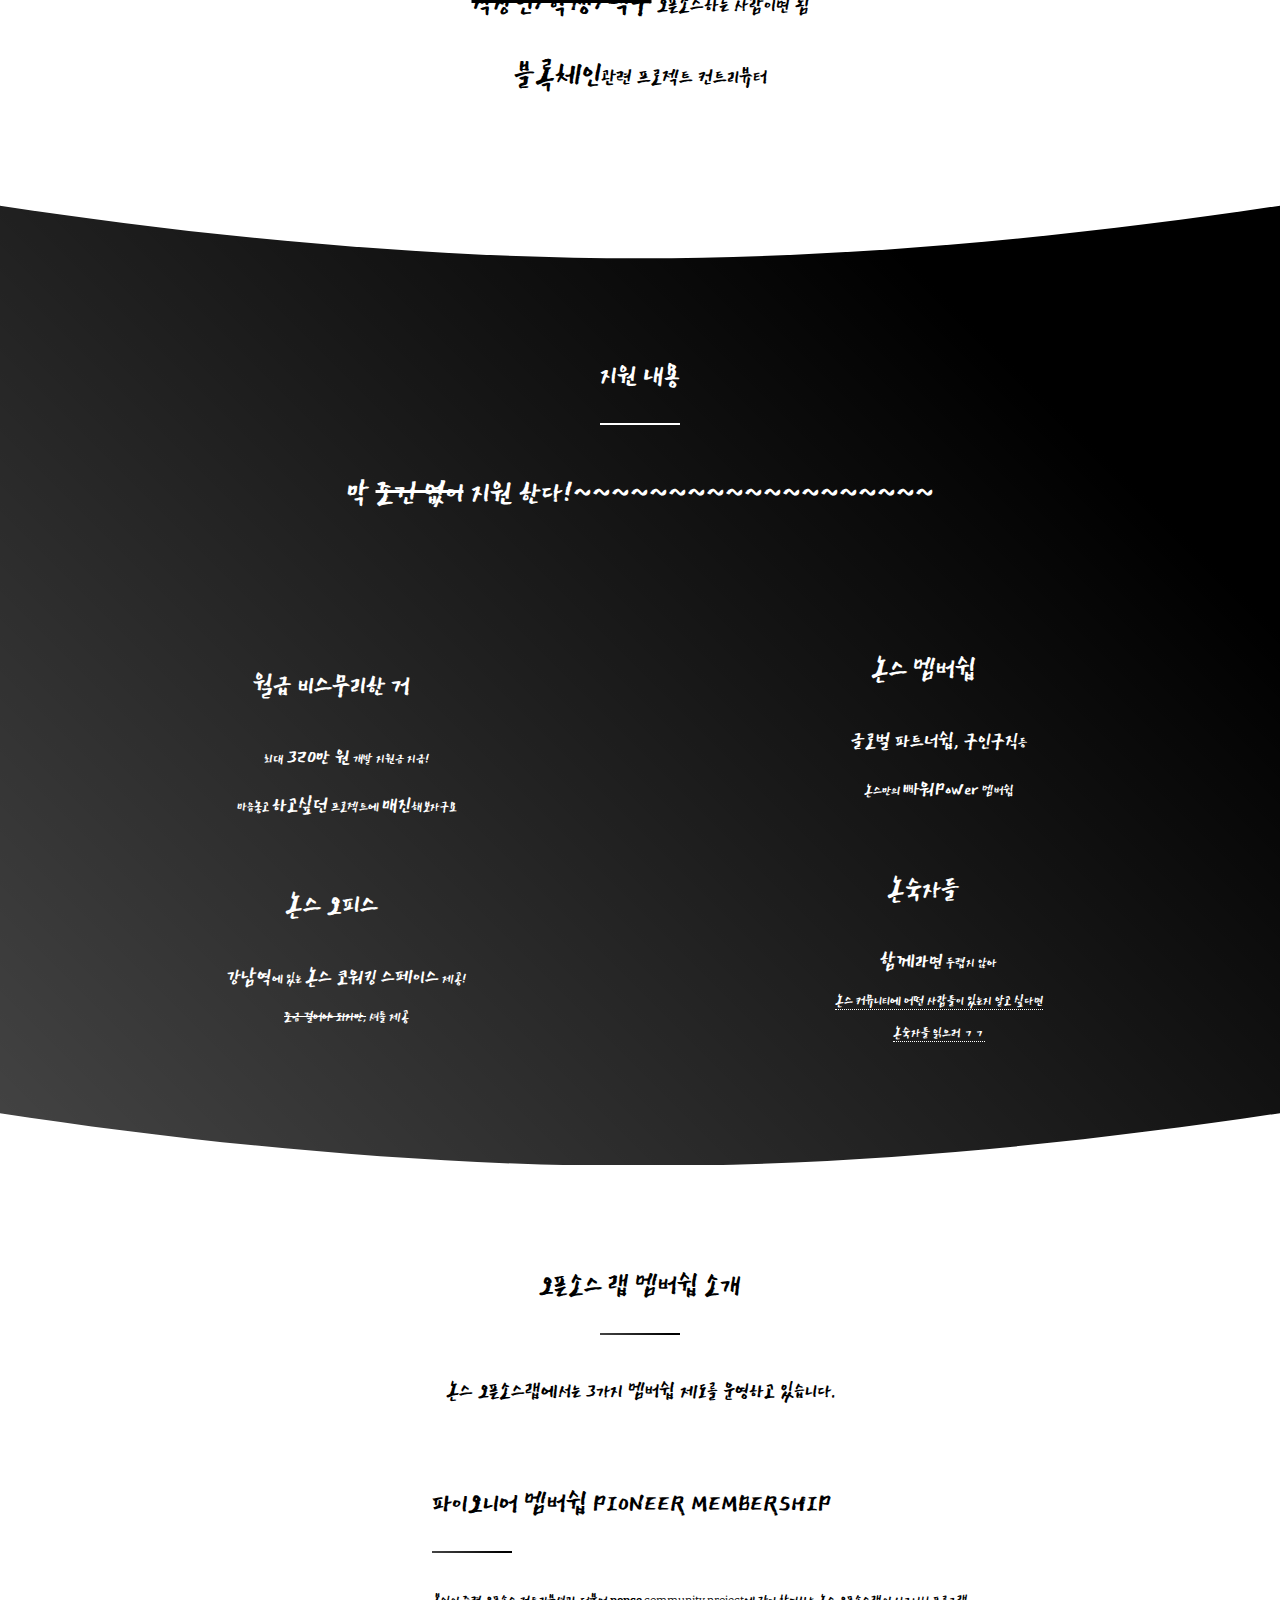
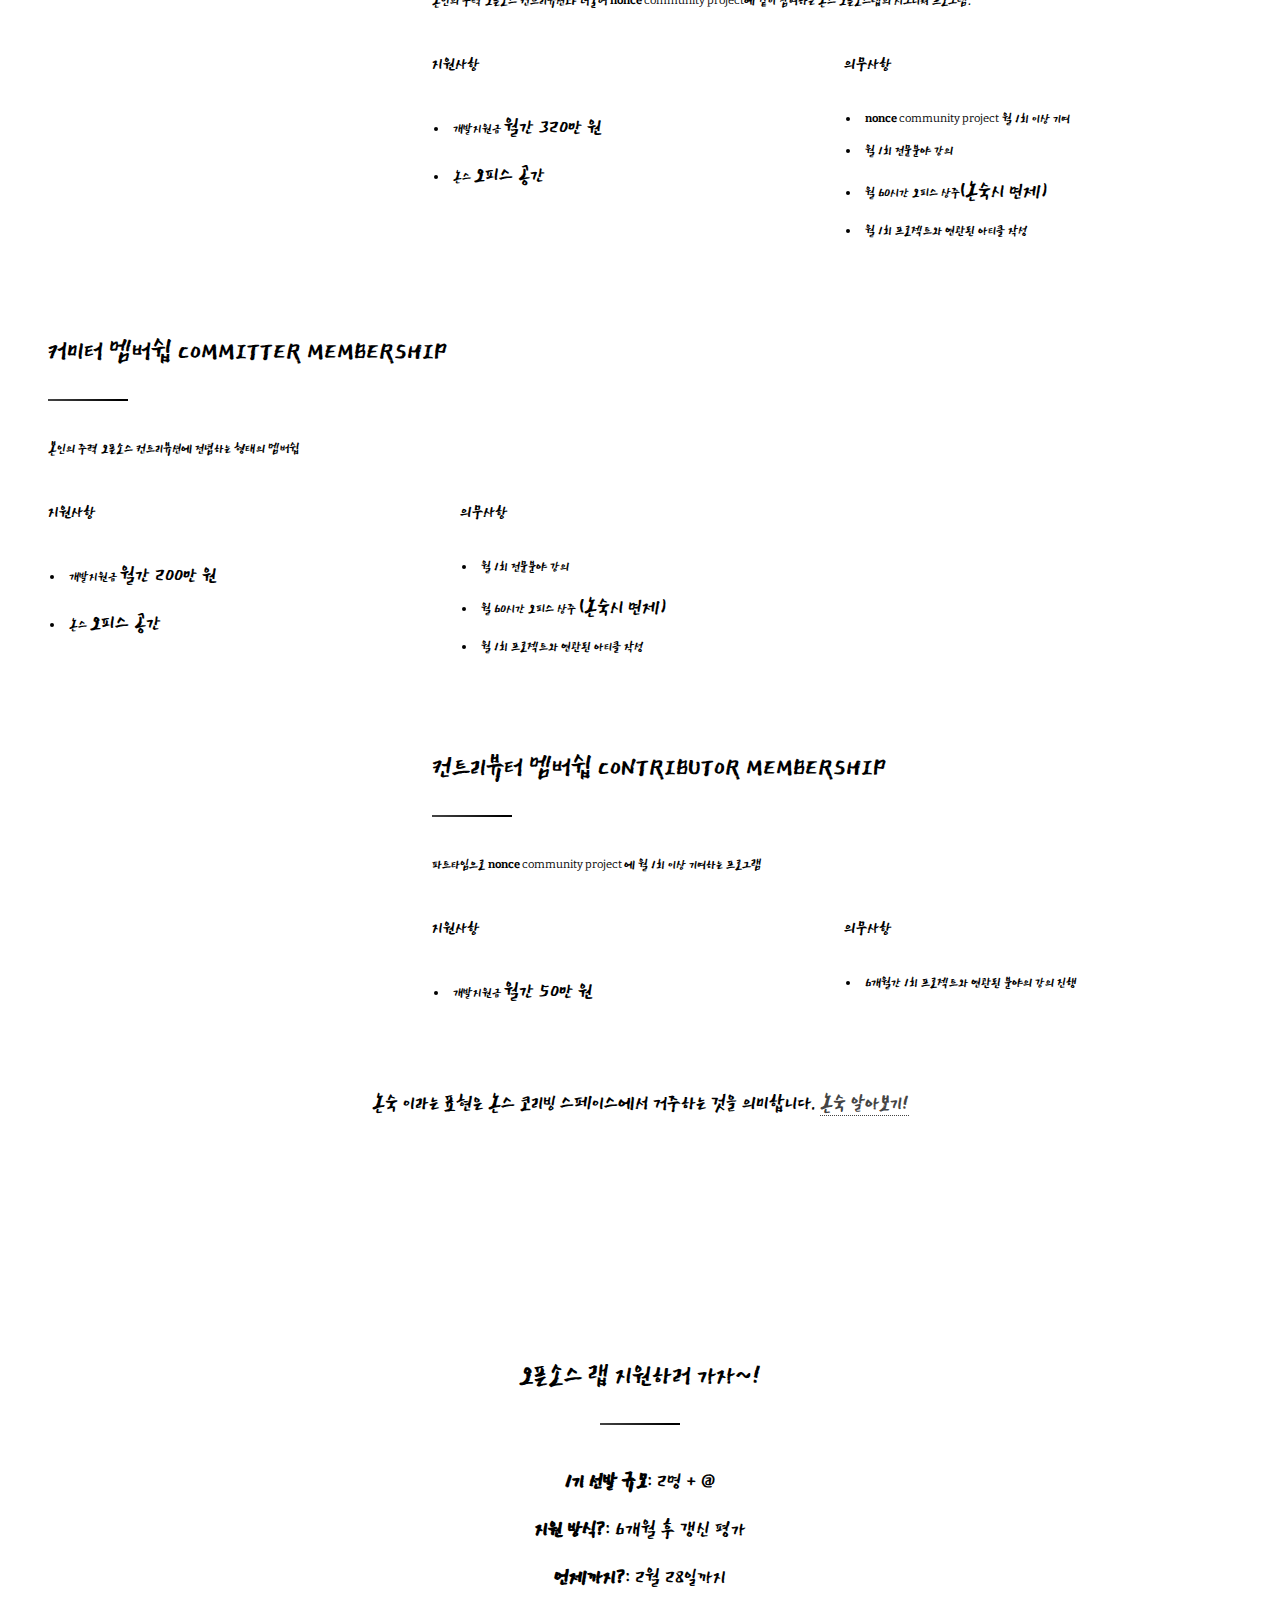
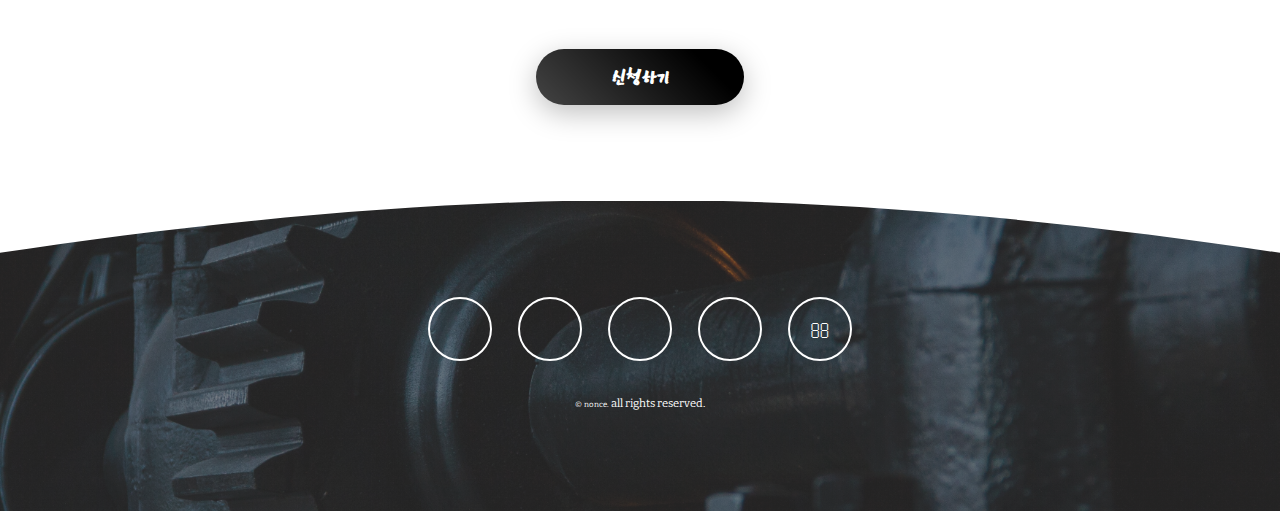
==== commit eebbd3f4: "Add social media link" ====
--- a/index.html
+++ b/index.html
@@ -26,6 +26,7 @@
       content="논스 인스티튜트는 산업을 위한 개혁적 연구/교육 시스템을 만들어 나가고 있습니다."
     />
     <meta name="keywords" content="nonce institute open source lab 논스 오픈소스랩" />
+    <meta property="og:image" content="images/nonce-institute.png" />
     <link rel="shortcut icon" href="images/favicon.png"/>
     <link rel="stylesheet" href="assets/css/main.css" />
   </head>
@@ -84,7 +85,6 @@
       <section class="wrapper style1">
         <div class="inner">
           <header class="major special alt">
-            <img id="thumbnail" style="max-width:100%" src="images/nonce-institute.png">
             <h2>논스 오픈소스랩이란?</h2>
             <p>
               논스 오픈소스랩은 개발자들이 마음껏
@@ -181,7 +181,7 @@
               <div class="image">
                 <img src="images/pic-moon-3.jpg" alt="" />
               </div>
-              <div class="content">
+              <div class="content left">
                 <header class="major">
                   <h2>파이오니어 멤버쉽 Pioneer membership</h2>
                 </header>
@@ -253,7 +253,7 @@
               <div class="image">
                 <img src="images/pic-moon-2.jpg" alt="" />
               </div>
-              <div class="content">
+              <div class="content left">
                 <header class="major">
                   <h2>컨트리뷰터 멤버쉽 Contributor membership</h2>
                 </header>
@@ -315,11 +315,16 @@
       <section id="footer" class="nonce">
         <ul class="icons">
           <li>
-            <a href="#" class="icon alt fa-twitter"><span class="label">Twitter</span></a>
+            <a href="https://twitter.com/nonce_community" class="icon alt fa-twitter"><span class="label">Twitter</span></a>
           </li>
           <li>
             <a href="https://www.facebook.com/nonce.community" class="icon alt fa-facebook">
               <span class="label">Facebook</span>
+            </a>
+          </li>
+          <li>
+            <a href="https://instagram.com/nonce.community" class="icon alt fa-instagram">
+              <span class="label">Instagram</span>
             </a>
           </li>
           <li>
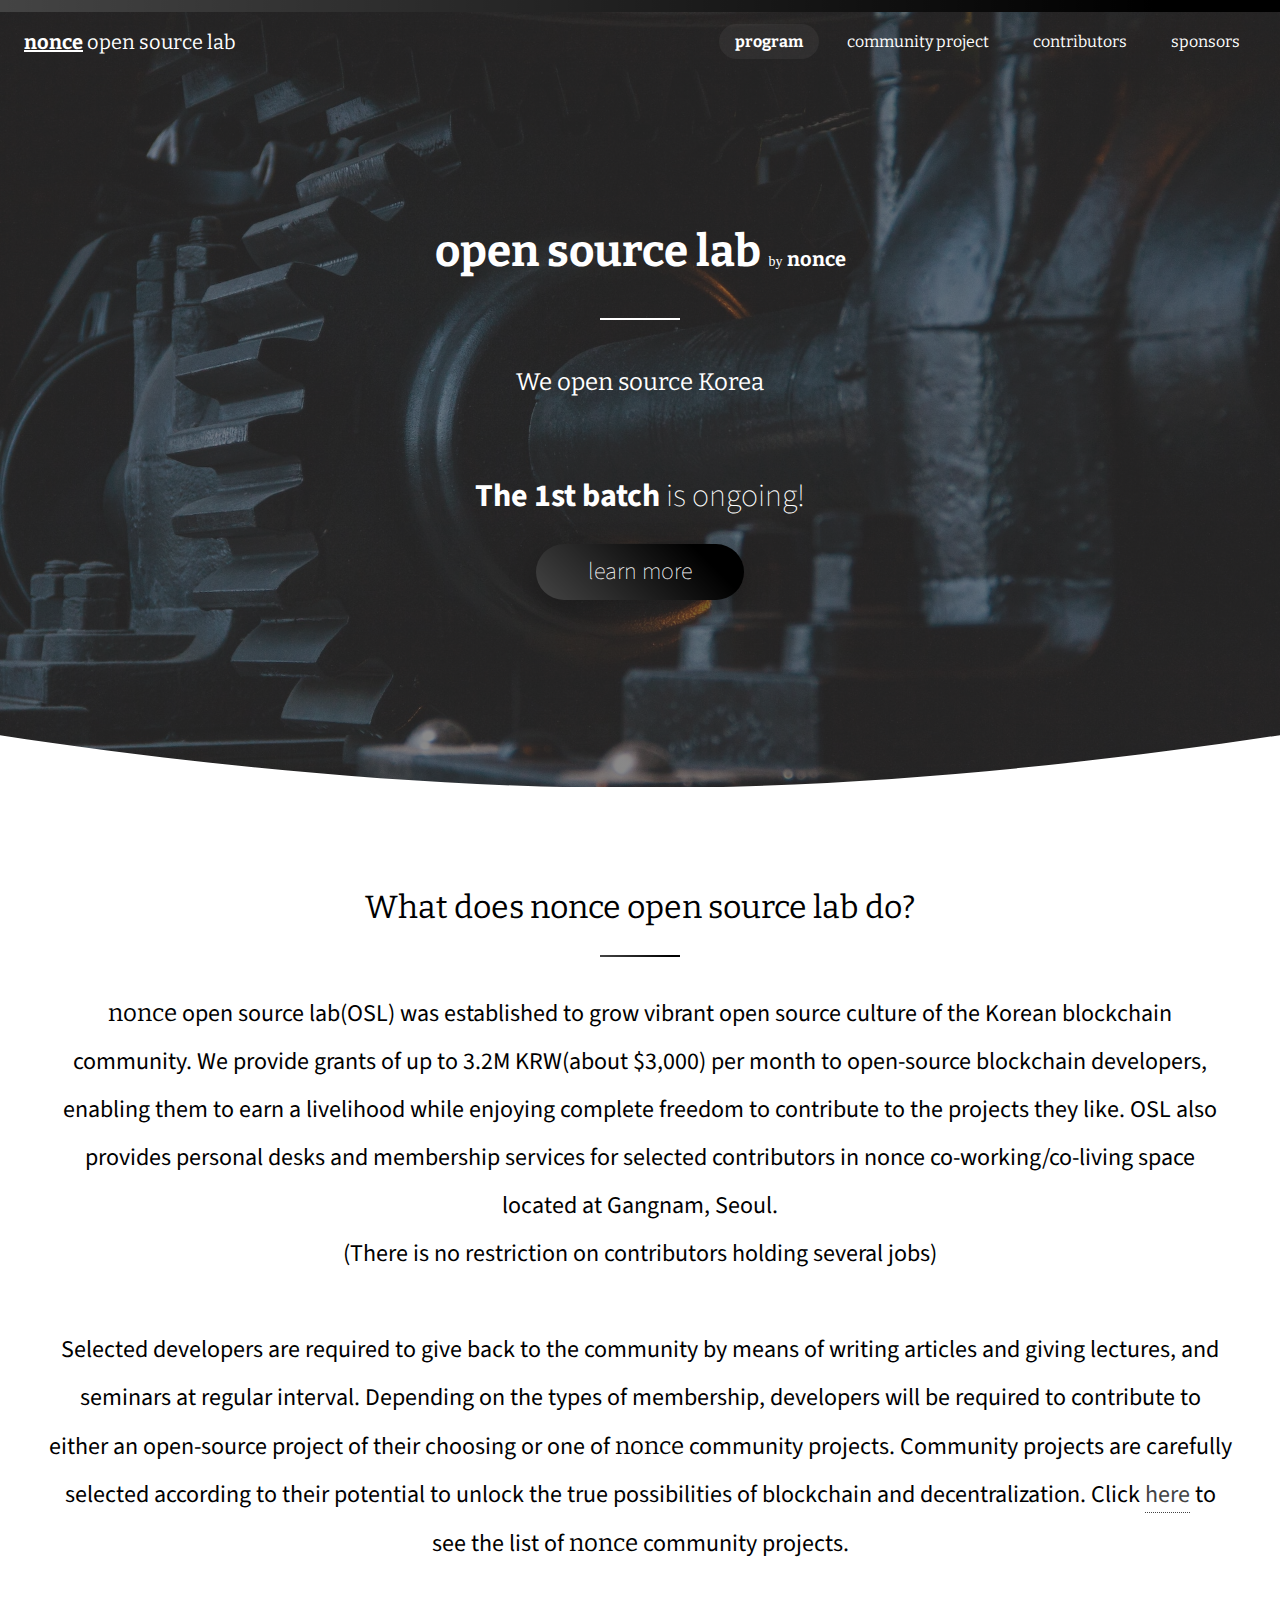
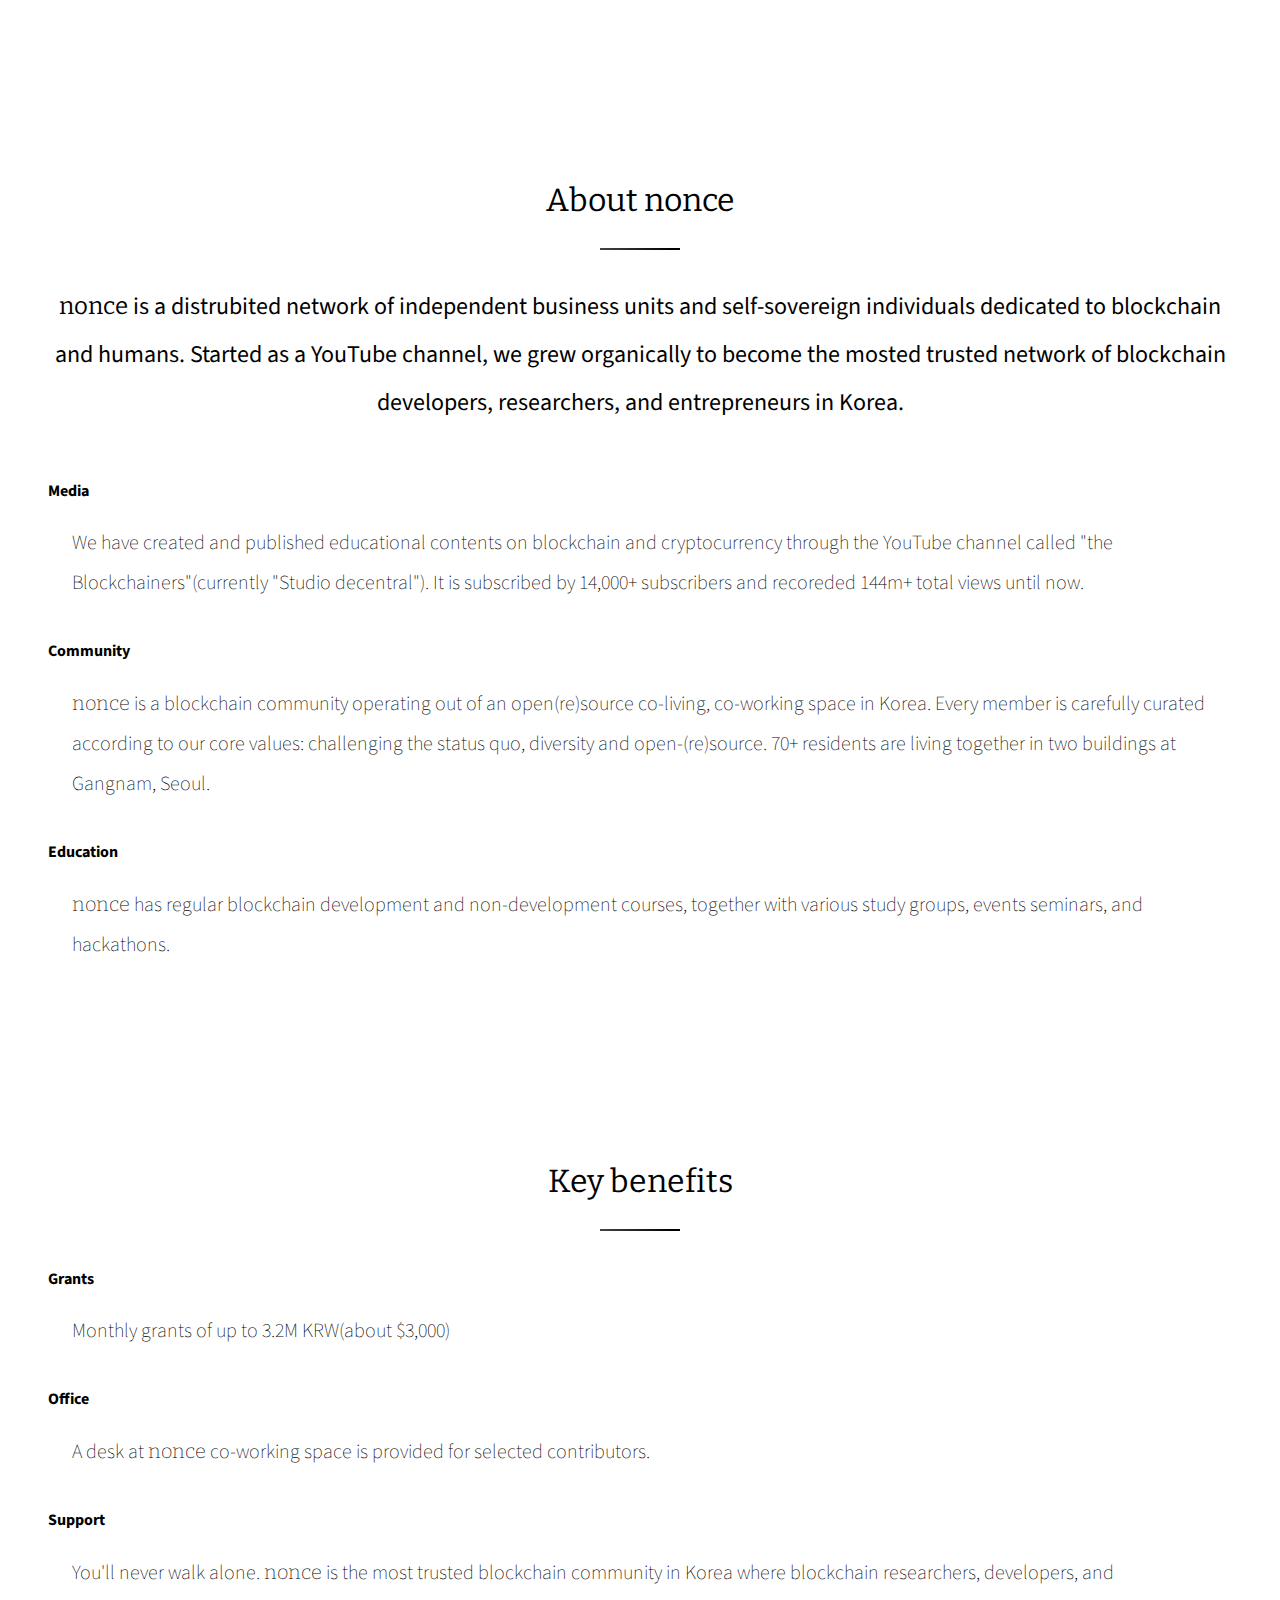
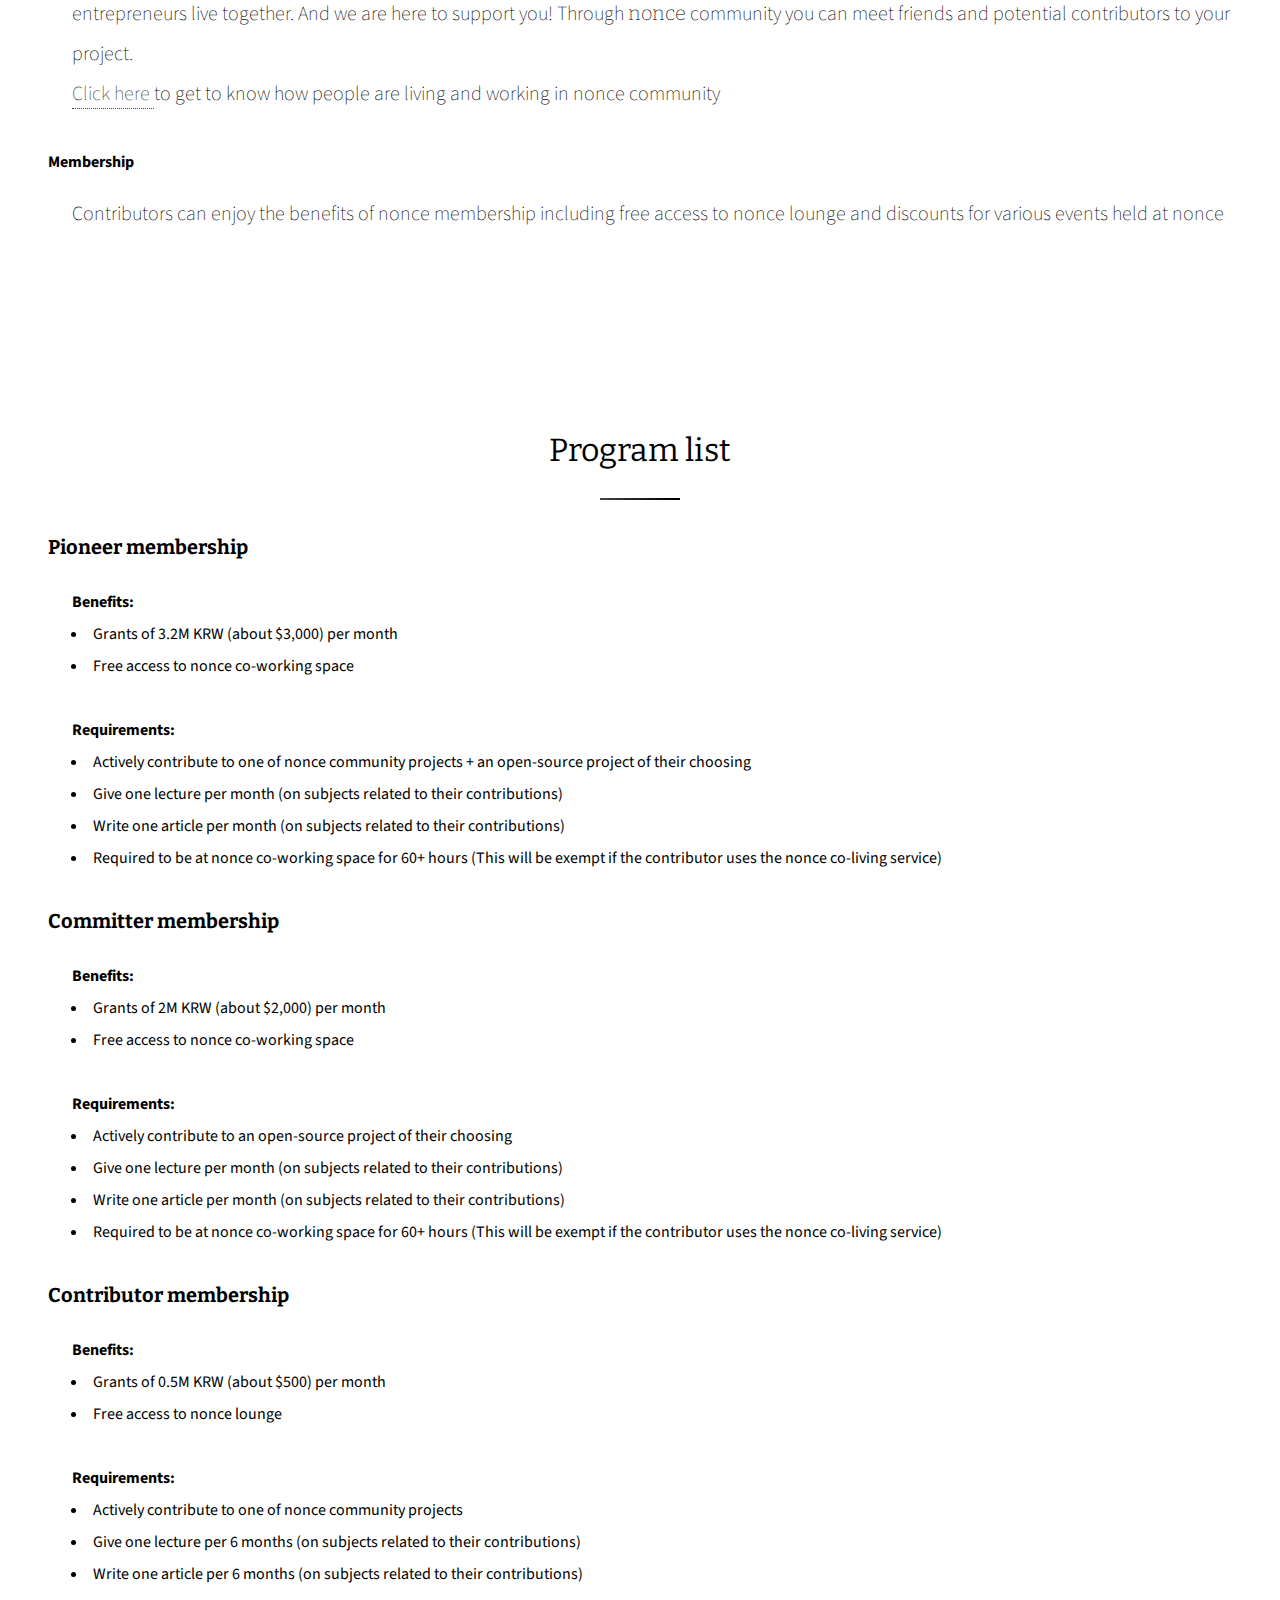
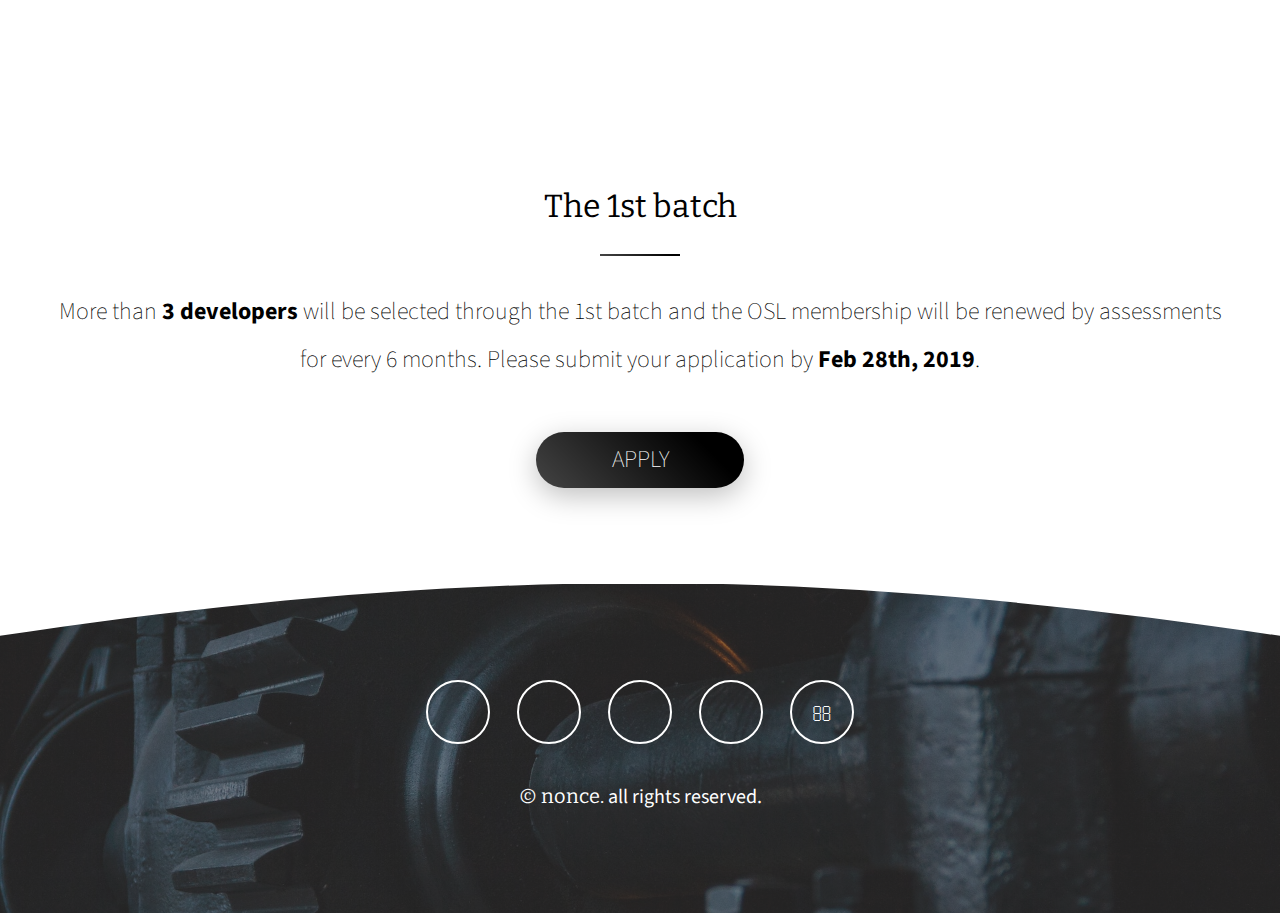
==== commit 656d42ba: "Renewed from institue.nonce.community" ====
--- a/index.html
+++ b/index.html
@@ -1,10 +1,10 @@
 <!DOCTYPE html>
 <!--
-	Hyperbolic by Pixelarity
-	pixelarity.com | hello@pixelarity.com
-	License: pixelarity.com/license
+  Hyperbolic by Pixelarity
+  pixelarity.com | hello@pixelarity.com
+  License: pixelarity.com/license
 -->
-<html>
+<html lang="en">
   <head>
     <!-- Global site tag (gtag.js) - Google Analytics -->
     <script async src="https://www.googletagmanager.com/gtag/js?id=UA-131361267-2"></script>
@@ -18,16 +18,16 @@
       gtag("js", new Date());
       gtag("config", "UA-131361267-2");
     </script>
-    <title>nonce institute</title>
+    <title>nonce open source lab</title>
     <meta charset="utf-8" />
     <meta name="viewport" content="width=device-width, initial-scale=1, user-scalable=no" />
     <meta
-      name="description"
-      content="논스 인스티튜트는 산업을 위한 개혁적 연구/교육 시스템을 만들어 나가고 있습니다."
-    />
-    <meta name="keywords" content="nonce institute open source lab 논스 오픈소스랩" />
-    <meta property="og:image" content="images/nonce-institute.png" />
-    <link rel="shortcut icon" href="images/favicon.png"/>
+                          name="description"
+                          content="nonce is a blockchain community operating out of a open (re)source co-living, co-working space in Korea."
+                          />
+    <meta name="keywords" content="nonce institute open source lab community project blockchain korea" />
+    <meta property="og:image" content="https://osl.nonce.community/images/nonce-institute.jpg" />
+    <link rel="shortcut icon" href="images/favicon.png" />
     <link rel="stylesheet" href="assets/css/main.css" />
   </head>
   <body class="is-preload">
@@ -36,278 +36,233 @@
       <!-- Header -->
       <section id="header" class="alt">
         <!-- Logo -->
-        <a href="index.html" class="logo nonce"> <strong>nonce</strong> institute </a>
+        <a href="index.html" class="logo nonce"> <u><strong>nonce</strong></u> open source lab</a>
 
         <!-- Nav -->
-        <nav id="nav">
+        <nav id="nav" class="nonce">
           <ul>
-            <li class="current"><a href="index.html">Open Source Lab</a></li>
-            <li><a href="courses-ethereum-dapp.html">DApp Course</a></li>
-            <li><a href="#" onclick="alert('준비중입니다')">Core Course</a></li>
+            <li class="current"><a href="index.html"><strong>program</strong></a></li>
+            <li><a onclick="alert('work in progress')" href="#">community project</a></li>
+            <li><a onclick="alert('work in progress')"href="#">contributors</a></li>
+            <li><a onclick="alert('work in progress')"href="#">sponsors</a></li>
+          </ul>
+        </nav>
+      </section>
+
+      <!-- Banner -->
+      <section id="banner" class="sans">
+        <div class="content">
+          <header class="major special">
+            <h1>
+              <strong class="nonce">
+                open source lab
+              </strong>
+              <span class="nonce" style="font-size: 1.25rem">
+                <span style="font-size: 70%; font-family: Serif">by</span>
+                <strong>nonce</strong>
+              </span>
+            </h1>
+          </header>
+            <h3>
+            We open source Korea
+            </h3>
+          <h2 class="sans">
+            <br/>
+            <strong>The 1st batch</strong> is ongoing!
+          </h2>
+          <ul class="actions special">
             <li>
-              <a class="nonce" href="https://nonce.community" target="_blank">
-                <u>nonce</u>
+              <a href="#first" class="sans button primary wide scrolly lowercase">Learn more</a>
+            </li>
+          </ul>
+        </div>
+      </section>
+
+      <!-- Section -->
+      <section id="first" class="wrapper style1">
+        <div class="inner">
+          <header class="major special alt">
+            <h2>What does nonce open source lab do?</h2>
+            <p>
+            <span class="nonce">nonce</span> open source lab(OSL) was established to grow vibrant open source culture of the Korean blockchain community. 
+            We provide grants of up to 3.2M KRW(about $3,000) per month to open-source blockchain developers,
+            enabling them to earn a livelihood while enjoying complete freedom to contribute to the projects they like.
+            OSL also provides personal desks and membership services for selected contributors in nonce co-working/co-living space located at Gangnam, Seoul.<br/>
+            (There is no restriction on contributors holding several jobs)<br/>
+            <br/>
+            Selected developers are required to give back to the community
+            by means of writing articles and giving lectures, and seminars at regular interval.
+            Depending on the types of membership, developers will be required to contribute to 
+            either an open-source project of their choosing or one of <span class="nonce">nonce</span> community projects. 
+            Community projects are carefully selected according to their potential to unlock
+            the true possibilities of blockchain and decentralization.
+            Click <a href="projects.html">here</a> to see the list of <span class="nonce">nonce</span> community projects.
+            </p>
+          </header>
+        </div>
+      </section>
+
+      <!-- Section -->
+      <section id="nonce" class="wrapper style1">
+        <div class="inner">
+          <header class="major special alt">
+            <h2>About nonce</h2>
+            <p>
+            <span class="nonce">nonce</span> is a distrubited network of independent business units and self-sovereign
+            individuals dedicated to blockchain and humans. Started as a YouTube channel, we grew organically to become
+            the mosted trusted network of blockchain developers, researchers, and entrepreneurs in Korea.
+            <br />
+            </p>
+          </header>
+          <dl class="sans">
+            <dt>Media</dt>
+            <dd>
+            <p>
+            We have created and published educational contents on blockchain and cryptocurrency
+            through the YouTube channel called "the Blockchainers"(currently "Studio decentral").
+            It is subscribed by 14,000+ subscribers and recoreded 144m+ total views until now.
+            </p>
+            </dd>
+            <dt>Community</dt>
+            <dd>
+            <p>
+            <span class="nonce">nonce</span> is a blockchain community operating out of an open(re)source co-living, 
+            co-working space in Korea. Every member is carefully curated according to our core values: challenging the status quo,
+            diversity and open-(re)source. 70+ residents are living together in two buildings at Gangnam, Seoul.
+            </p>
+            </dd>
+            <dt>Education</dt>
+            <dd>
+            <p>
+            <span class="nonce">nonce</span> has regular blockchain development and non-development courses,
+            together with various study groups, events seminars, and hackathons. 
+            </p>
+            </dd>
+          </dl>
+        </div>
+      </section>
+
+      <!-- Section -->
+      <section class="wrapper style1">
+        <div class="inner">
+          <header class="major special">
+            <h2>Key benefits</h2>
+          </header>
+          <dl>
+            <dt>Grants</dt>
+            <dd>
+            <p class="sans">Monthly grants of up to 3.2M KRW(about $3,000)</p>
+            </dd>
+            <dt>Office</dt>
+            <dd>
+            <p class="sans">
+            A desk at <span class="nonce">nonce</span> co-working space is provided for selected contributors.
+            </p>
+            </dd>
+            <dt>Support</dt>
+            <dd>
+            <p class="sans">
+            You'll never walk alone. <span class="nonce">nonce</span> is the most trusted blockchain community in Korea
+            where blockchain researchers, developers, and entrepreneurs live together. And we are here to support you!
+            Through <span class="nonce">nonce</span> community you can meet friends and potential contributors to your project.
+            <br/>
+            <a href="https://brunch.co.kr/magazine/noncepeople" target="_blank">
+              Click here
+            </a> to get to know how people are living and working in nonce community
+            </p>
+            </dd>
+            <dt>Membership</dt>
+            <dd>
+            <p class="sans">Contributors can enjoy the benefits of nonce membership including free access to nonce lounge and discounts for various events held at nonce</p>
+            </dd>
+          </dl>
+        </div>
+      </section>
+
+      <!-- Section -->
+      <section class="wrapper style1">
+        <div class="inner">
+          <header class="major special">
+            <h2>Program list</h2>
+          </header>
+          <dl>
+            <h4>
+            <dt>Pioneer membership</dt>
+            </h4>
+            <dd>
+            <strong>Benefits:</strong>
+            <ul>
+              <li>Grants of 3.2M KRW (about $3,000) per month</li>
+              <li>Free access to nonce co-working space</li>
+            </ul>
+            <strong>Requirements:</strong>
+            <ul>
+              <li>Actively contribute to one of nonce community projects + an open-source project of their choosing</li>
+              <li>Give one lecture per month (on subjects related to their contributions)</li>
+              <li>Write one article per month (on subjects related to their contributions)</li>
+              <li>Required to be at nonce co-working space for 60+ hours
+                (This will be exempt if the contributor uses the nonce co-living service)
+              </li>
+            </ul>
+            </dd>
+            <h4>
+            <dt>Committer membership</dt>
+            </h4>
+            <dd>
+            <strong>Benefits:</strong>
+            <ul>
+              <li>Grants of 2M KRW (about $2,000) per month</li>
+              <li>Free access to nonce co-working space</li>
+            </ul>
+            <strong>Requirements:</strong>
+            <ul>
+              <li>Actively contribute to an open-source project of their choosing</li>
+              <li>Give one lecture per month (on subjects related to their contributions)</li>
+              <li>Write one article per month (on subjects related to their contributions)</li>
+              <li>Required to be at nonce co-working space for 60+ hours
+                (This will be exempt if the contributor uses the nonce co-living service)
+              </li>
+            </ul>
+            </dd>
+            <h4>
+            <dt>Contributor membership</dt>
+            </h4>
+            <dd>
+            <strong>Benefits:</strong>
+            <ul>
+              <li>Grants of 0.5M KRW (about $500) per month</li>
+              <li>Free access to nonce lounge</li>
+            </ul>
+            <strong>Requirements:</strong>
+            <ul>
+              <li>Actively contribute to one of nonce community projects</li>
+              <li>Give one lecture per 6 months (on subjects related to their contributions)</li>
+              <li>Write one article per 6 months (on subjects related to their contributions)</li>
+            </ul>
+            </dd>
+          </dl>
+        </div>
+      </section>
+
+
+      <!-- Section -->
+      <section class="wrapper style1">
+        <div class="inner">
+          <header class="major special alt">
+            <h2>The 1st batch</h2>
+            <p class="sans">
+            More than <strong>3 developers</strong> will be selected through the 1st batch
+            and the OSL membership will be renewed by assessments for every 6 months.
+            Please submit your application by <strong> Feb 28th, 2019</strong>. 
+            </p>
+          </header>
+          <ul class="actions special">
+            <li>
+              <a href="https://noncefoundation.typeform.com/to/g6BuGy" target="_blank" class="sans button primary wide">
+                Apply
               </a>
             </li>
           </ul>
-        </nav>
-      </section>
-
-      <!-- Banner -->
-      <section id="banner">
-        <div class="content">
-          <header class="major special">
-            <h1>
-              오픈소스랩
-              <span class="nonce" style="font-size: 1.25rem">
-                <span style="font-size: 70%; font-family: Serif">by</span>
-                <strong>nonce</strong> institute
-              </span>
-            </h1>
-          </header>
-          <h2>
-            논스는 멤버쉽 프로그램을 통해
-            <span class="emphasize">오픈소스</span> 엔지니어를
-            <span class="emphasize">재정적으로</span> 지원합니다.<br />
-            개발하고 싶은 프로젝트를 마음껏 진행하고 커뮤니티로부터 도움을 얻어가보셈(?)<br />
-            <span class="emphasize">1기</span> 절찬 모집 중!
-            <span style="font-size: 50%">(블록체인 분야 한정)</span>
-          </h2>
-          <ul class="actions special">
-            <li>
-              <a href="#first" class="button primary wide scrolly">자세히 알아보기</a>
-            </li>
-          </ul>
-        </div>
-      </section>
-
-      <!-- Section -->
-      <section class="wrapper style1">
-        <div class="inner">
-          <header class="major special alt">
-            <h2>논스 오픈소스랩이란?</h2>
-            <p>
-              논스 오픈소스랩은 개발자들이 마음껏
-              <span class="emphasize">오픈소스 활동에 전념</span>할 수 있도록 도와주는 곳입니다.<br />
-              개발자들이 오픈소스에만 전념해도 생계를 유지할 수 있도록 최대
-              <span class="emphasize">월 320만 원</span>의 <span class="emphasize">개발지원금</span>과
-              <span class="emphasize">오피스 공간</span>, 그리고 프로젝트 진행에 필요한 다양한 도움을 제공합니다.<br />
-              <br />
-              (<span class="emphasize">회사원</span>이든지 <span class="emphasize">백수</span>든지 상관 없이 지원)
-            </p>
-          </header>
-        </div>
-      </section>
-
-      <!-- Section -->
-      <section class="wrapper style1">
-        <div class="inner">
-          <header class="major special alt">
-            <h2>지원 조건</h2>
-            <p>
-              <strike class="emphasize">직장인/학생/백수</strike> 오픈소스하는 사람이면 됨<br />
-              <span class="emphasize">블록체인</span>관련 프로젝트 컨트리뷰터
-            </p>
-          </header>
-        </div>
-      </section>
-
-      <!-- Section -->
-      <section class="wrapper style2 alt">
-        <div class="inner">
-          <header class="major special">
-            <h2>지원 내용</h2>
-            <p>
-              <span class="emphasize">막 <strike>조건 없이</strike> 지원 한다!~~~~~~~~~~~~~~~~~~~</span>
-            </p>
-          </header>
-          <div class="features">
-            <ul>
-              <li>
-                <h2>월급 비스무리한 거 <span class="icon fa-btc"></span></h2>
-                <p>
-                  최대 <span class="emphasize">320만 원</span> 개발 지원금 지급!
-                  <br />
-                  마음놓고 <span class="emphasize">하고싶던</span> 프로젝트에
-                  <span class="emphasize">매진</span>해보자구요
-                </p>
-              </li>
-              <li>
-                <h2>논스 오피스 <span class="icon fa-building-o"></span></h2>
-                <p>
-                  <span class="emphasize">강남역</span>에 있는
-                  <span class="emphasize">논스 코워킹 스페이스</span>
-                  제공!<br />
-                  <strike>조금 걸어야 되지만,</strike> 셔틀 제공
-                </p>
-              </li>
-            </ul>
-            <span class="image"><img src="images/pic-moon.jpg" alt=""/></span>
-            <ul>
-              <li>
-                <h2>논스 멤버쉽 <span class="icon fa-globe"></span></h2>
-                <p>
-                  <span class="emphasize">글로벌 파트너쉽, 구인구직</span>등
-                  <br />
-                  논스만의 <span class="emphasize">빠워Power</span> 멤버쉽
-                </p>
-              </li>
-              <li>
-                <h2>논숙자들 <span class="icon fa-users"></span></h2>
-                <p>
-                  <span class="emphasize">함께라면</span> 두렵지 않아<br />
-                  <a href="https://brunch.co.kr/magazine/noncepeople" target="_blank">
-                    논스 커뮤니티에 어떤 사람들이 있는지 알고 싶다면 <br />
-                    논숙자들 읽으러 ㄱㄱ
-                  </a>
-                </p>
-              </li>
-            </ul>
-          </div>
-        </div>
-      </section>
-
-      <!-- Section -->
-      <section class="wrapper style1" id="first">
-        <div class="inner">
-          <header class="major special">
-            <h2>오픈소스 랩 멤버쉽 소개</h2>
-            <p>
-              논스 오픈소스랩에서는 3가지 멤버쉽 제도를 운영하고 있습니다.
-            </p>
-          </header>
-          <div class="spotlights">
-            <section>
-              <div class="image">
-                <img src="images/pic-moon-3.jpg" alt="" />
-              </div>
-              <div class="content left">
-                <header class="major">
-                  <h2>파이오니어 멤버쉽 Pioneer membership</h2>
-                </header>
-                <p>
-                  본인의 주력 오픈소스 컨트리뷰션과 더불어
-                  <span class="nonce"> <strong>nonce</strong> community project</span>에 같이 참여하는 논스 오픈소스랩의
-                  시그니처 프로그램.
-                </p>
-                <div class="row">
-                  <div class="col-6 col-12-small">
-                    <h4>지원사항</h4>
-                    <ul>
-                      <li>개발지원금 <span class="emphasize">월간 320만 원</span></li>
-                      <li>논스 <span class="emphasize">오피스 공간</span></li>
-                    </ul>
-                  </div>
-                  <div class="col-6 col-12-small">
-                    <h4>의무사항</h4>
-                    <ul>
-                      <li>
-                        <span class="nonce"><strong>nonce</strong> community project</span>
-                        월 1회 이상 기여
-                        <!--<a href="#community-project">자세히 보기</a>-->
-                      </li>
-                      <li>월 1회 전문분야 강의</li>
-                      <li>월 60시간 오피스 상주<span class="emphasize">(논숙시 면제)</span></li>
-                      <li>월 1회 프로젝트와 연관된 아티클 작성</li>
-                    </ul>
-                  </div>
-                </div>
-              </div>
-            </section>
-
-            <section>
-              <div class="image">
-                <img src="images/pic-moon-1.jpg" alt="" />
-              </div>
-              <div class="content" style="text-align: left">
-                <header class="major">
-                  <h2>커미터 멤버쉽 Committer membership</h2>
-                </header>
-                <p>
-                  본인의 주력 오픈소스 컨트리뷰션에 전념하는 형태의 멤버쉽
-                </p>
-
-                <div class="row">
-                  <div class="col-6 col-12-small">
-                    <h4>지원사항</h4>
-                    <ul>
-                      <li>개발지원금 <span class="emphasize">월간 200만 원</span></li>
-                      <li>논스 <span class="emphasize">오피스 공간</span></li>
-                    </ul>
-                  </div>
-                  <div class="col-6 col-12-small">
-                    <h4>의무사항</h4>
-                    <ul>
-                      <li>월 1회 전문분야 강의</li>
-                      <li>
-                        월 60시간 오피스 상주
-                        <span class="emphasize">(논숙시 면제)</span>
-                      </li>
-                      <li>월 1회 프로젝트와 연관된 아티클 작성</li>
-                    </ul>
-                  </div>
-                </div>
-              </div>
-            </section>
-            <section>
-              <div class="image">
-                <img src="images/pic-moon-2.jpg" alt="" />
-              </div>
-              <div class="content left">
-                <header class="major">
-                  <h2>컨트리뷰터 멤버쉽 Contributor membership</h2>
-                </header>
-                <p>
-                  파트타임으로
-                  <span class="nonce"> <strong>nonce</strong> community project </span>
-                  에 월 1회 이상 기여하는 프로그램
-                </p>
-                <div class="row">
-                  <div class="col-6 col-12-small">
-                    <h4>지원사항</h4>
-                    <ul>
-                      <li>개발지원금 <span class="emphasize">월간 50만 원</span></li>
-                    </ul>
-                  </div>
-                  <div class="col-6 col-12-small">
-                    <h4>의무사항</h4>
-                    <ul>
-                      <li>6개월간 1회 프로젝트와 연관된 분야의 강의 진행</li>
-                    </ul>
-                  </div>
-                </div>
-              </div>
-            </section>
-          </div>
-          <header class="major special">
-            <p>
-              논숙 이라는 표현은 논스 코리빙 스페이스에서 거주하는 것을 의미합니다.
-              <a href="https://nonce.community" target="_blank">
-                논숙 알아보기!
-              </a>
-            </p>
-          </header>
-        </div>
-      </section>
-
-      <!-- Section -->
-      <section class="wrapper style1">
-        <div class="inner">
-          <header class="major special alt">
-            <h2>오픈소스 랩 지원하러 가자~!</h2>
-            <p>
-              <strong>1기 선발 규모</strong>: 2명 + @ <br />
-              <strong>지원 방식?</strong>: 6개월 후 갱신 평가<br />
-              <strong>언제까지?</strong>: 2월 28일까지 <br />
-            </p>
-          </header>
-          <ul class="actions special">
-            <li>
-              <a href="https://noncefoundation.typeform.com/to/g6BuGy" target="_blank" class="button primary wide">
-                신청하기
-              </a>
-            </li>
-          </ul>
         </div>
       </section>
 
@@ -315,7 +270,9 @@
       <section id="footer" class="nonce">
         <ul class="icons">
           <li>
-            <a href="https://twitter.com/nonce_community" class="icon alt fa-twitter"><span class="label">Twitter</span></a>
+            <a href="https://twitter.com/nonce_community" class="icon alt fa-twitter"
+                                                          ><span class="label">Twitter</span></a
+                                                        >
           </li>
           <li>
             <a href="https://www.facebook.com/nonce.community" class="icon alt fa-facebook">
--- a/assets/css/main.css
+++ b/assets/css/main.css
@@ -1,5 +1,6 @@
-@import url(font-awesome.min.css);
-@import url("https://fonts.googleapis.com/css?family=Bitter:400,700|East+Sea+Dokdo");
+@charset "UTF-8";
+@import "font-awesome.min.css";
+@import url("https://fonts.googleapis.com/css?family=Bitter:400,700|Noto+Serif+KR:400,700|Source+Sans+Pro:200,700");
 /*
 	Hyperbolic by Pixelarity
 	pixelarity.com | hello@pixelarity.com
@@ -121,8 +122,7 @@
 q {
   quotes: none;
 }
-blockquote:before,
-blockquote:after,
+blockquote:before, blockquote:after,
 q:before,
 q:after {
   content: "";
@@ -167,7 +167,7 @@
 
 @media screen and (max-width: 480px) {
   html,
-  body {
+body {
     min-width: 320px;
   }
 }
@@ -223,7 +223,7 @@
 input,
 select,
 textarea {
-  font-family: "East Sea Dokdo", Helvetica, sans-serif;
+  font-family: "Noto Serif KR", serif;
   font-weight: 400;
   font-size: 1rem;
   line-height: 2;
@@ -231,8 +231,7 @@
 
 a {
   -moz-transition: color 0.2s ease-in-out, border-bottom-color 0.2s ease-in-out;
-  -webkit-transition: color 0.2s ease-in-out,
-    border-bottom-color 0.2s ease-in-out;
+  -webkit-transition: color 0.2s ease-in-out, border-bottom-color 0.2s ease-in-out;
   -ms-transition: color 0.2s ease-in-out, border-bottom-color 0.2s ease-in-out;
   transition: color 0.2s ease-in-out, border-bottom-color 0.2s ease-in-out;
   border-bottom: dotted 1px;
@@ -254,6 +253,11 @@
 
 p {
   margin: 0 0 2rem 0;
+  font-family: "Source Sans Pro", Helvetica, sans-serif;
+}
+
+dl {
+  font-family: "Source Sans Pro", Helvetica, sans-serif;
 }
 
 h1,
@@ -262,10 +266,10 @@
 h4,
 h5,
 h6 {
+  font-family: "Bitter", serif;
   font-weight: 400;
   line-height: 1.5;
   margin: 0 0 1.5rem 0;
-  text-transform: uppercase;
 }
 h1 a,
 h2 a,
@@ -294,11 +298,15 @@
 }
 
 h5 {
+  font-size: 1.1rem;
+}
+
+h6 {
   font-size: 0.9rem;
 }
 
-h6 {
-  font-size: 0.7rem;
+p {
+  font-size: 1.25rem;
 }
 
 @media screen and (max-width: 1280px) {
@@ -446,17 +454,41 @@
 }
 
 .nonce {
-  font-size: 70%;
   font-family: "Bitter", serif;
   text-transform: lowercase !important;
 }
 
+.bitter {
+  font-family: "Bitter", serif;
+}
+
+.serif {
+  font-family: "Noto Serif KR", serif;
+}
+
+.sans {
+  font-family: "Source Sans Pro", Helvetica, sans-serif;
+  font-weight: 200 !important;
+}
+
 .emphasize {
   font-size: 150%;
 }
 
 .super-emphasize {
   font-size: 200%;
+}
+
+.depreciate {
+  font-size: 70%;
+}
+
+.left {
+  text-align: left;
+}
+
+.lowercase {
+  text-transform: lowercase !important;
 }
 
 input,
@@ -503,8 +535,7 @@
 header.major h5:after,
 header.major h6:after {
   background-color: #444444;
-  background-image: url("../../images/overlay.png"),
-    linear-gradient(90deg, rgba(68, 68, 68, 0), #000000 90%);
+  background-image: url("../../images/overlay.png"), linear-gradient(90deg, rgba(68, 68, 68, 0), #000000 90%);
   background-size: auto, auto;
   background-repeat: repeat, no-repeat;
 }
@@ -1640,25 +1671,19 @@
 }
 
 /* Button */
-input[type="submit"],
-input[type="reset"],
-input[type="button"],
+input[type=submit],
+input[type=reset],
+input[type=button],
 button,
 .button {
   -moz-appearance: none;
   -webkit-appearance: none;
   -ms-appearance: none;
   appearance: none;
-  -moz-transition: background-color 0.2s ease-in-out,
-    box-shadow 0.2s ease-in-out, color 0.2s ease-in-out,
-    -moz-transform 0.1s ease-in-out;
-  -webkit-transition: background-color 0.2s ease-in-out,
-    box-shadow 0.2s ease-in-out, color 0.2s ease-in-out,
-    -webkit-transform 0.1s ease-in-out;
-  -ms-transition: background-color 0.2s ease-in-out, box-shadow 0.2s ease-in-out,
-    color 0.2s ease-in-out, -ms-transform 0.1s ease-in-out;
-  transition: background-color 0.2s ease-in-out, box-shadow 0.2s ease-in-out,
-    color 0.2s ease-in-out, transform 0.1s ease-in-out;
+  -moz-transition: background-color 0.2s ease-in-out, box-shadow 0.2s ease-in-out, color 0.2s ease-in-out, -moz-transform 0.1s ease-in-out;
+  -webkit-transition: background-color 0.2s ease-in-out, box-shadow 0.2s ease-in-out, color 0.2s ease-in-out, -webkit-transform 0.1s ease-in-out;
+  -ms-transition: background-color 0.2s ease-in-out, box-shadow 0.2s ease-in-out, color 0.2s ease-in-out, -ms-transform 0.1s ease-in-out;
+  transition: background-color 0.2s ease-in-out, box-shadow 0.2s ease-in-out, color 0.2s ease-in-out, transform 0.1s ease-in-out;
   border: 0;
   border-radius: 6px;
   cursor: pointer;
@@ -1674,9 +1699,9 @@
   font-size: 1.5rem;
   border-radius: 3.5rem;
 }
-input[type="submit"].small,
-input[type="reset"].small,
-input[type="button"].small,
+input[type=submit].small,
+input[type=reset].small,
+input[type=button].small,
 button.small,
 .button.small {
   font-size: 0.8rem;
@@ -1684,9 +1709,9 @@
   line-height: 2.625rem;
   padding: 0 1.75rem;
 }
-input[type="submit"].large,
-input[type="reset"].large,
-input[type="button"].large,
+input[type=submit].large,
+input[type=reset].large,
+input[type=button].large,
 button.large,
 .button.large {
   font-size: 1.25rem;
@@ -1694,33 +1719,32 @@
   line-height: 4.375rem;
   padding: 0 3rem;
 }
-input[type="submit"].wide,
-input[type="reset"].wide,
-input[type="button"].wide,
+input[type=submit].wide,
+input[type=reset].wide,
+input[type=button].wide,
 button.wide,
 .button.wide {
   min-width: 13rem;
 }
-input[type="submit"].icon:before,
-input[type="reset"].icon:before,
-input[type="button"].icon:before,
+input[type=submit].icon:before,
+input[type=reset].icon:before,
+input[type=button].icon:before,
 button.icon:before,
 .button.icon:before {
   margin-right: 0.5rem;
 }
-input[type="submit"].fit,
-input[type="reset"].fit,
-input[type="button"].fit,
+input[type=submit].fit,
+input[type=reset].fit,
+input[type=button].fit,
 button.fit,
 .button.fit {
   width: 100%;
 }
-input[type="submit"].disabled,
-input[type="submit"]:disabled,
-input[type="reset"].disabled,
-input[type="reset"]:disabled,
-input[type="button"].disabled,
-input[type="button"]:disabled,
+input[type=submit].disabled, input[type=submit]:disabled,
+input[type=reset].disabled,
+input[type=reset]:disabled,
+input[type=button].disabled,
+input[type=button]:disabled,
 button.disabled,
 button:disabled,
 .button.disabled,
@@ -1729,53 +1753,52 @@
   opacity: 0.25;
 }
 
-input[type="submit"],
-input[type="reset"],
-input[type="button"],
+input[type=submit],
+input[type=reset],
+input[type=button],
 button,
 .button {
   background-color: transparent;
   box-shadow: inset 0 0 0 1px #000000;
   color: #000000 !important;
 }
-input[type="submit"]:hover,
-input[type="reset"]:hover,
-input[type="button"]:hover,
+input[type=submit]:hover,
+input[type=reset]:hover,
+input[type=button]:hover,
 button:hover,
 .button:hover {
   box-shadow: inset 0 0 0 1px #444444;
   color: #444444 !important;
 }
-input[type="submit"]:hover:active,
-input[type="reset"]:hover:active,
-input[type="button"]:hover:active,
+input[type=submit]:hover:active,
+input[type=reset]:hover:active,
+input[type=button]:hover:active,
 button:hover:active,
 .button:hover:active {
   background-color: rgba(68, 68, 68, 0.25);
 }
-input[type="submit"].primary,
-input[type="reset"].primary,
-input[type="button"].primary,
+input[type=submit].primary,
+input[type=reset].primary,
+input[type=button].primary,
 button.primary,
 .button.primary {
   background-color: #444444;
-  background-image: url("../../images/overlay.png"),
-    linear-gradient(45deg, rgba(68, 68, 68, 0), #000000 80%);
+  background-image: url("../../images/overlay.png"), linear-gradient(45deg, rgba(68, 68, 68, 0), #000000 80%);
   background-size: auto, auto;
   background-repeat: repeat, no-repeat;
   box-shadow: 0 0.5rem 1.75rem 0 rgba(0, 0, 0, 0.25);
   color: #ffffff !important;
 }
-input[type="submit"].primary:hover,
-input[type="reset"].primary:hover,
-input[type="button"].primary:hover,
+input[type=submit].primary:hover,
+input[type=reset].primary:hover,
+input[type=button].primary:hover,
 button.primary:hover,
 .button.primary:hover {
   background-color: #585858;
 }
-input[type="submit"].primary:hover:active,
-input[type="reset"].primary:hover:active,
-input[type="button"].primary:hover:active,
+input[type=submit].primary:hover:active,
+input[type=reset].primary:hover:active,
+input[type=button].primary:hover:active,
 button.primary:hover:active,
 .button.primary:hover:active {
   background-color: #303030;
@@ -1786,12 +1809,12 @@
   margin: 0 0 2rem 0;
 }
 
-input[type="text"],
-input[type="password"],
-input[type="email"],
-input[type="tel"],
-input[type="search"],
-input[type="url"],
+input[type=text],
+input[type=password],
+input[type=email],
+input[type=tel],
+input[type=search],
+input[type=url],
 select,
 textarea {
   -moz-appearance: none;
@@ -1809,12 +1832,12 @@
   text-decoration: none;
   width: 100%;
 }
-input[type="text"]:invalid,
-input[type="password"]:invalid,
-input[type="email"]:invalid,
-input[type="tel"]:invalid,
-input[type="search"]:invalid,
-input[type="url"]:invalid,
+input[type=text]:invalid,
+input[type=password]:invalid,
+input[type=email]:invalid,
+input[type=tel]:invalid,
+input[type=search]:invalid,
+input[type=url]:invalid,
 select:invalid,
 textarea:invalid {
   box-shadow: none;
@@ -1827,12 +1850,12 @@
   margin: 0 0 1rem 0;
 }
 
-input[type="text"],
-input[type="password"],
-input[type="email"],
-input[type="tel"],
-input[type="search"],
-input[type="url"] {
+input[type=text],
+input[type=password],
+input[type=email],
+input[type=tel],
+input[type=search],
+input[type=url] {
   height: 3.5rem;
 }
 
@@ -1855,8 +1878,8 @@
   padding: 0.75rem 1rem;
 }
 
-input[type="checkbox"],
-input[type="radio"] {
+input[type=checkbox],
+input[type=radio] {
   -moz-appearance: none;
   -webkit-appearance: none;
   -ms-appearance: none;
@@ -1868,8 +1891,8 @@
   width: 1rem;
   z-index: -1;
 }
-input[type="checkbox"] + label,
-input[type="radio"] + label {
+input[type=checkbox] + label,
+input[type=radio] + label {
   text-decoration: none;
   cursor: pointer;
   display: inline-block;
@@ -1879,8 +1902,8 @@
   padding-right: 0.875rem;
   position: relative;
 }
-input[type="checkbox"] + label:before,
-input[type="radio"] + label:before {
+input[type=checkbox] + label:before,
+input[type=radio] + label:before {
   -moz-osx-font-smoothing: grayscale;
   -webkit-font-smoothing: antialiased;
   font-family: FontAwesome;
@@ -1888,8 +1911,8 @@
   font-weight: normal;
   text-transform: none !important;
 }
-input[type="checkbox"] + label:before,
-input[type="radio"] + label:before {
+input[type=checkbox] + label:before,
+input[type=radio] + label:before {
   border-radius: 6px;
   border: solid 1px;
   content: "";
@@ -1902,16 +1925,16 @@
   top: -0.175rem;
   width: 2.1rem;
 }
-input[type="checkbox"]:checked + label:before,
-input[type="radio"]:checked + label:before {
-  content: "\f00c";
-}
-
-input[type="checkbox"] + label:before {
+input[type=checkbox]:checked + label:before,
+input[type=radio]:checked + label:before {
+  content: "";
+}
+
+input[type=checkbox] + label:before {
   border-radius: 6px;
 }
 
-input[type="radio"] + label:before {
+input[type=radio] + label:before {
   border-radius: 100%;
 }
 
@@ -1935,22 +1958,22 @@
   color: #000000;
 }
 
-input[type="text"],
-input[type="password"],
-input[type="email"],
-input[type="tel"],
-input[type="search"],
-input[type="url"],
+input[type=text],
+input[type=password],
+input[type=email],
+input[type=tel],
+input[type=search],
+input[type=url],
 select,
 textarea {
   border-color: rgba(0, 0, 0, 0.125);
 }
-input[type="text"]:focus,
-input[type="password"]:focus,
-input[type="email"]:focus,
-input[type="tel"]:focus,
-input[type="search"]:focus,
-input[type="url"]:focus,
+input[type=text]:focus,
+input[type=password]:focus,
+input[type=email]:focus,
+input[type=tel]:focus,
+input[type=search]:focus,
+input[type=url]:focus,
 select:focus,
 textarea:focus {
   border-color: #444444;
@@ -1965,26 +1988,25 @@
   background-color: #ffffff;
 }
 
-input[type="checkbox"] + label,
-input[type="radio"] + label {
+input[type=checkbox] + label,
+input[type=radio] + label {
   color: #000000;
 }
-input[type="checkbox"] + label:before,
-input[type="radio"] + label:before {
+input[type=checkbox] + label:before,
+input[type=radio] + label:before {
   border-color: rgba(0, 0, 0, 0.125);
 }
-input[type="checkbox"]:checked + label:before,
-input[type="radio"]:checked + label:before {
+input[type=checkbox]:checked + label:before,
+input[type=radio]:checked + label:before {
   background-color: #444444;
-  background-image: url("../../images/overlay.png"),
-    linear-gradient(45deg, rgba(68, 68, 68, 0), #000000 80%);
+  background-image: url("../../images/overlay.png"), linear-gradient(45deg, rgba(68, 68, 68, 0), #000000 80%);
   background-size: auto, auto;
   background-repeat: repeat, no-repeat;
   border-color: #444444;
   color: #ffffff;
 }
-input[type="checkbox"]:focus + label:before,
-input[type="radio"]:focus + label:before {
+input[type=checkbox]:focus + label:before,
+input[type=radio]:focus + label:before {
   border-color: #444444;
   box-shadow: 0 0 0 1px #444444;
 }
@@ -2084,12 +2106,10 @@
   border-radius: 6px;
   display: block;
 }
-.image.left,
-.image.right {
+.image.left, .image.right {
   max-width: 40%;
 }
-.image.left img,
-.image.right img {
+.image.left img, .image.right img {
   width: 100%;
 }
 .image.left {
@@ -2261,18 +2281,18 @@
   ul.actions:not(.fixed) li:first-child {
     padding-top: 0;
   }
-  ul.actions:not(.fixed) li input[type="submit"],
-  ul.actions:not(.fixed) li input[type="reset"],
-  ul.actions:not(.fixed) li input[type="button"],
-  ul.actions:not(.fixed) li button,
-  ul.actions:not(.fixed) li .button {
+  ul.actions:not(.fixed) li input[type=submit],
+ul.actions:not(.fixed) li input[type=reset],
+ul.actions:not(.fixed) li input[type=button],
+ul.actions:not(.fixed) li button,
+ul.actions:not(.fixed) li .button {
     width: 100%;
   }
-  ul.actions:not(.fixed) li input[type="submit"].icon:before,
-  ul.actions:not(.fixed) li input[type="reset"].icon:before,
-  ul.actions:not(.fixed) li input[type="button"].icon:before,
-  ul.actions:not(.fixed) li button.icon:before,
-  ul.actions:not(.fixed) li .button.icon:before {
+  ul.actions:not(.fixed) li input[type=submit].icon:before,
+ul.actions:not(.fixed) li input[type=reset].icon:before,
+ul.actions:not(.fixed) li input[type=button].icon:before,
+ul.actions:not(.fixed) li button.icon:before,
+ul.actions:not(.fixed) li .button.icon:before {
     margin-left: -0.5rem;
   }
 }
@@ -2358,7 +2378,7 @@
 table tbody tr {
   border-color: rgba(0, 0, 0, 0.125);
 }
-table tbody tr:nth-child(2n + 1) {
+table tbody tr:nth-child(2n+1) {
   background-color: rgba(0, 0, 0, 0.05);
 }
 table th {
@@ -2391,8 +2411,7 @@
   background-color: #3a3a3a;
   color: #ffffff;
   background-color: #444444;
-  background-image: url("../../images/overlay.png"),
-    linear-gradient(45deg, rgba(68, 68, 68, 0), #000000 80%);
+  background-image: url("../../images/overlay.png"), linear-gradient(45deg, rgba(68, 68, 68, 0), #000000 80%);
   background-size: auto, auto;
   background-repeat: repeat, no-repeat;
 }
@@ -2437,52 +2456,51 @@
 .wrapper.style2 .box {
   border-color: #ffffff;
 }
-.wrapper.style2 input[type="submit"],
-.wrapper.style2 input[type="reset"],
-.wrapper.style2 input[type="button"],
+.wrapper.style2 input[type=submit],
+.wrapper.style2 input[type=reset],
+.wrapper.style2 input[type=button],
 .wrapper.style2 button,
 .wrapper.style2 .button {
   background-color: transparent;
   box-shadow: inset 0 0 0 1px #ffffff;
   color: #ffffff !important;
 }
-.wrapper.style2 input[type="submit"]:hover,
-.wrapper.style2 input[type="reset"]:hover,
-.wrapper.style2 input[type="button"]:hover,
+.wrapper.style2 input[type=submit]:hover,
+.wrapper.style2 input[type=reset]:hover,
+.wrapper.style2 input[type=button]:hover,
 .wrapper.style2 button:hover,
 .wrapper.style2 .button:hover {
   background-color: rgba(255, 255, 255, 0.1);
 }
-.wrapper.style2 input[type="submit"]:hover:active,
-.wrapper.style2 input[type="reset"]:hover:active,
-.wrapper.style2 input[type="button"]:hover:active,
+.wrapper.style2 input[type=submit]:hover:active,
+.wrapper.style2 input[type=reset]:hover:active,
+.wrapper.style2 input[type=button]:hover:active,
 .wrapper.style2 button:hover:active,
 .wrapper.style2 .button:hover:active {
   background-color: rgba(255, 255, 255, 0.25);
 }
-.wrapper.style2 input[type="submit"].primary,
-.wrapper.style2 input[type="reset"].primary,
-.wrapper.style2 input[type="button"].primary,
+.wrapper.style2 input[type=submit].primary,
+.wrapper.style2 input[type=reset].primary,
+.wrapper.style2 input[type=button].primary,
 .wrapper.style2 button.primary,
 .wrapper.style2 .button.primary {
   background-color: #444444;
-  background-image: url("../../images/overlay.png"),
-    linear-gradient(45deg, rgba(68, 68, 68, 0), #000000 80%);
+  background-image: url("../../images/overlay.png"), linear-gradient(45deg, rgba(68, 68, 68, 0), #000000 80%);
   background-size: auto, auto;
   background-repeat: repeat, no-repeat;
   box-shadow: 0 0.5rem 1.75rem 0 rgba(0, 0, 0, 0.25);
   color: #ffffff !important;
 }
-.wrapper.style2 input[type="submit"].primary:hover,
-.wrapper.style2 input[type="reset"].primary:hover,
-.wrapper.style2 input[type="button"].primary:hover,
+.wrapper.style2 input[type=submit].primary:hover,
+.wrapper.style2 input[type=reset].primary:hover,
+.wrapper.style2 input[type=button].primary:hover,
 .wrapper.style2 button.primary:hover,
 .wrapper.style2 .button.primary:hover {
   background-color: #585858;
 }
-.wrapper.style2 input[type="submit"].primary:hover:active,
-.wrapper.style2 input[type="reset"].primary:hover:active,
-.wrapper.style2 input[type="button"].primary:hover:active,
+.wrapper.style2 input[type=submit].primary:hover:active,
+.wrapper.style2 input[type=reset].primary:hover:active,
+.wrapper.style2 input[type=button].primary:hover:active,
 .wrapper.style2 button.primary:hover:active,
 .wrapper.style2 .button.primary:hover:active {
   background-color: #303030;
@@ -2490,22 +2508,22 @@
 .wrapper.style2 label {
   color: #ffffff;
 }
-.wrapper.style2 input[type="text"],
-.wrapper.style2 input[type="password"],
-.wrapper.style2 input[type="email"],
-.wrapper.style2 input[type="tel"],
-.wrapper.style2 input[type="search"],
-.wrapper.style2 input[type="url"],
+.wrapper.style2 input[type=text],
+.wrapper.style2 input[type=password],
+.wrapper.style2 input[type=email],
+.wrapper.style2 input[type=tel],
+.wrapper.style2 input[type=search],
+.wrapper.style2 input[type=url],
 .wrapper.style2 select,
 .wrapper.style2 textarea {
   border-color: #ffffff;
 }
-.wrapper.style2 input[type="text"]:focus,
-.wrapper.style2 input[type="password"]:focus,
-.wrapper.style2 input[type="email"]:focus,
-.wrapper.style2 input[type="tel"]:focus,
-.wrapper.style2 input[type="search"]:focus,
-.wrapper.style2 input[type="url"]:focus,
+.wrapper.style2 input[type=text]:focus,
+.wrapper.style2 input[type=password]:focus,
+.wrapper.style2 input[type=email]:focus,
+.wrapper.style2 input[type=tel]:focus,
+.wrapper.style2 input[type=search]:focus,
+.wrapper.style2 input[type=url]:focus,
 .wrapper.style2 select:focus,
 .wrapper.style2 textarea:focus {
   border-color: #ffffff;
@@ -2518,22 +2536,22 @@
   color: #ffffff;
   background-color: #3a3a3a;
 }
-.wrapper.style2 input[type="checkbox"] + label,
-.wrapper.style2 input[type="radio"] + label {
+.wrapper.style2 input[type=checkbox] + label,
+.wrapper.style2 input[type=radio] + label {
   color: #ffffff;
 }
-.wrapper.style2 input[type="checkbox"] + label:before,
-.wrapper.style2 input[type="radio"] + label:before {
+.wrapper.style2 input[type=checkbox] + label:before,
+.wrapper.style2 input[type=radio] + label:before {
   border-color: #ffffff;
 }
-.wrapper.style2 input[type="checkbox"]:checked + label:before,
-.wrapper.style2 input[type="radio"]:checked + label:before {
+.wrapper.style2 input[type=checkbox]:checked + label:before,
+.wrapper.style2 input[type=radio]:checked + label:before {
   background-color: #ffffff;
   border-color: #ffffff;
   color: #444444;
 }
-.wrapper.style2 input[type="checkbox"]:focus + label:before,
-.wrapper.style2 input[type="radio"]:focus + label:before {
+.wrapper.style2 input[type=checkbox]:focus + label:before,
+.wrapper.style2 input[type=radio]:focus + label:before {
   border-color: #ffffff;
   box-shadow: 0 0 0 1px #ffffff;
 }
@@ -2555,7 +2573,7 @@
 .wrapper.style2 table tbody tr {
   border-color: #ffffff;
 }
-.wrapper.style2 table tbody tr:nth-child(2n + 1) {
+.wrapper.style2 table tbody tr:nth-child(2n+1) {
   background-color: rgba(255, 255, 255, 0.05);
 }
 .wrapper.style2 table th {
@@ -2678,6 +2696,7 @@
   display: -webkit-flex;
   display: -ms-flex;
   display: flex;
+  margin-bottom: 3rem;
 }
 .spotlights section .image {
   -moz-flex-grow: 0;
@@ -2719,7 +2738,7 @@
   -webkit-flex-direction: row-reverse;
   -ms-flex-direction: row-reverse;
   flex-direction: row-reverse;
-  text-align: left;
+  text-align: right;
 }
 .spotlights section:nth-child(2n) .image {
   margin: 0 0 0 6rem;
@@ -2920,12 +2939,7 @@
   -ms-justify-content: center;
   justify-content: center;
   background-attachment: fixed, fixed;
-  background-image: linear-gradient(
-      90deg,
-      rgba(58, 58, 58, 0.6),
-      rgba(58, 58, 58, 0.6)
-    ),
-    url("../../images/banner.jpg");
+  background-image: linear-gradient(90deg, rgba(58, 58, 58, 0.6), rgba(58, 58, 58, 0.6)), url("../../images/banner.jpg");
   background-position: center, center;
   background-repeat: repeat, no-repeat;
   background-size: auto, cover;
@@ -2933,52 +2947,51 @@
   position: relative;
   text-align: center;
 }
-#banner input[type="submit"],
-#banner input[type="reset"],
-#banner input[type="button"],
+#banner input[type=submit],
+#banner input[type=reset],
+#banner input[type=button],
 #banner button,
 #banner .button {
   background-color: transparent;
   box-shadow: inset 0 0 0 1px #ffffff;
   color: #ffffff !important;
 }
-#banner input[type="submit"]:hover,
-#banner input[type="reset"]:hover,
-#banner input[type="button"]:hover,
+#banner input[type=submit]:hover,
+#banner input[type=reset]:hover,
+#banner input[type=button]:hover,
 #banner button:hover,
 #banner .button:hover {
   background-color: rgba(255, 255, 255, 0.1);
 }
-#banner input[type="submit"]:hover:active,
-#banner input[type="reset"]:hover:active,
-#banner input[type="button"]:hover:active,
+#banner input[type=submit]:hover:active,
+#banner input[type=reset]:hover:active,
+#banner input[type=button]:hover:active,
 #banner button:hover:active,
 #banner .button:hover:active {
   background-color: rgba(255, 255, 255, 0.25);
 }
-#banner input[type="submit"].primary,
-#banner input[type="reset"].primary,
-#banner input[type="button"].primary,
+#banner input[type=submit].primary,
+#banner input[type=reset].primary,
+#banner input[type=button].primary,
 #banner button.primary,
 #banner .button.primary {
   background-color: #444444;
-  background-image: url("../../images/overlay.png"),
-    linear-gradient(45deg, rgba(68, 68, 68, 0), #000000 80%);
+  background-image: url("../../images/overlay.png"), linear-gradient(45deg, rgba(68, 68, 68, 0), #000000 80%);
   background-size: auto, auto;
   background-repeat: repeat, no-repeat;
   box-shadow: 0 0.5rem 1.75rem 0 rgba(0, 0, 0, 0.25);
   color: #ffffff !important;
 }
-#banner input[type="submit"].primary:hover,
-#banner input[type="reset"].primary:hover,
-#banner input[type="button"].primary:hover,
+#banner input[type=submit].primary:hover,
+#banner input[type=reset].primary:hover,
+#banner input[type=button].primary:hover,
 #banner button.primary:hover,
 #banner .button.primary:hover {
   background-color: #585858;
 }
-#banner input[type="submit"].primary:hover:active,
-#banner input[type="reset"].primary:hover:active,
-#banner input[type="button"].primary:hover:active,
+#banner input[type=submit].primary:hover:active,
+#banner input[type=reset].primary:hover:active,
+#banner input[type=button].primary:hover:active,
 #banner button.primary:hover:active,
 #banner .button.primary:hover:active {
   background-color: #303030;
@@ -3068,8 +3081,7 @@
 }
 #banner > .content {
   -moz-transition: -moz-transform 1s ease-in-out, opacity 1.25s ease-in-out;
-  -webkit-transition: -webkit-transform 1s ease-in-out,
-    opacity 1.25s ease-in-out;
+  -webkit-transition: -webkit-transform 1s ease-in-out, opacity 1.25s ease-in-out;
   -ms-transition: -ms-transform 1s ease-in-out, opacity 1.25s ease-in-out;
   transition: transform 1s ease-in-out, opacity 1.25s ease-in-out;
   position: relative;
@@ -3170,8 +3182,7 @@
   background-color: #3a3a3a;
   color: #ffffff;
   background-color: #444444;
-  background-image: url("../../images/overlay.png"),
-    linear-gradient(90deg, rgba(68, 68, 68, 0), #000000 90%);
+  background-image: url("../../images/overlay.png"), linear-gradient(90deg, rgba(68, 68, 68, 0), #000000 90%);
   background-size: auto, auto;
   background-repeat: repeat, no-repeat;
   -moz-align-items: center;
@@ -3267,8 +3278,7 @@
 }
 #header.alt:before {
   background-color: #444444;
-  background-image: url("../../images/overlay.png"),
-    linear-gradient(90deg, rgba(68, 68, 68, 0), #000000 90%);
+  background-image: url("../../images/overlay.png"), linear-gradient(90deg, rgba(68, 68, 68, 0), #000000 90%);
   background-size: auto, auto;
   background-repeat: repeat, no-repeat;
   content: "";
@@ -3283,14 +3293,10 @@
   margin-top: -3.5rem;
 }
 #header > .navPanelToggle {
-  -moz-transition: background-color 0.2s ease-in-out, color 0.2s ease-in-out,
-    top 0.2s ease-in-out, right 0.2s ease-in-out;
-  -webkit-transition: background-color 0.2s ease-in-out, color 0.2s ease-in-out,
-    top 0.2s ease-in-out, right 0.2s ease-in-out;
-  -ms-transition: background-color 0.2s ease-in-out, color 0.2s ease-in-out,
-    top 0.2s ease-in-out, right 0.2s ease-in-out;
-  transition: background-color 0.2s ease-in-out, color 0.2s ease-in-out,
-    top 0.2s ease-in-out, right 0.2s ease-in-out;
+  -moz-transition: background-color 0.2s ease-in-out, color 0.2s ease-in-out, top 0.2s ease-in-out, right 0.2s ease-in-out;
+  -webkit-transition: background-color 0.2s ease-in-out, color 0.2s ease-in-out, top 0.2s ease-in-out, right 0.2s ease-in-out;
+  -ms-transition: background-color 0.2s ease-in-out, color 0.2s ease-in-out, top 0.2s ease-in-out, right 0.2s ease-in-out;
+  transition: background-color 0.2s ease-in-out, color 0.2s ease-in-out, top 0.2s ease-in-out, right 0.2s ease-in-out;
   text-decoration: none;
   border: 0;
   display: none;
@@ -3301,7 +3307,6 @@
   padding: 0 1.5rem;
   position: absolute;
   right: 0;
-  text-transform: uppercase;
   top: 0;
 }
 #header > .navPanelToggle:before {
@@ -3313,7 +3318,7 @@
   text-transform: none !important;
 }
 #header > .navPanelToggle:before {
-  content: "\f0c9";
+  content: "";
   float: right;
   margin: 0 0 0 0.625rem;
 }
@@ -3381,20 +3386,15 @@
 }
 #nav > ul > li a,
 #nav > ul > li span {
-  -moz-transition: background-color 0.2s ease-in-out,
-    box-shadow 0.2s ease-in-out, color 0.2s ease-in-out;
-  -webkit-transition: background-color 0.2s ease-in-out,
-    box-shadow 0.2s ease-in-out, color 0.2s ease-in-out;
-  -ms-transition: background-color 0.2s ease-in-out, box-shadow 0.2s ease-in-out,
-    color 0.2s ease-in-out;
-  transition: background-color 0.2s ease-in-out, box-shadow 0.2s ease-in-out,
-    color 0.2s ease-in-out;
+  -moz-transition: background-color 0.2s ease-in-out, box-shadow 0.2s ease-in-out, color 0.2s ease-in-out;
+  -webkit-transition: background-color 0.2s ease-in-out, box-shadow 0.2s ease-in-out, color 0.2s ease-in-out;
+  -ms-transition: background-color 0.2s ease-in-out, box-shadow 0.2s ease-in-out, color 0.2s ease-in-out;
+  transition: background-color 0.2s ease-in-out, box-shadow 0.2s ease-in-out, color 0.2s ease-in-out;
   border-radius: 2rem;
   border: 0;
   box-shadow: 0;
-  font-size: 1.5rem;
+  font-size: 1rem;
   padding: 0.625rem 1.5rem;
-  text-transform: uppercase;
   box-shadow: inset 0 0 0 1px rgba(0, 0, 0, 0);
 }
 #nav > ul > li a.icon,
@@ -3458,17 +3458,16 @@
   border: 0;
   font-size: 1.5rem;
 }
-.dropotron a:active,
-.dropotron a:hover,
-.dropotron a:focus {
+.dropotron a:active, .dropotron a:hover, .dropotron a:focus {
   color: #444444;
 }
 body.header-alt .dropotron.level-0 {
   margin-top: -1rem;
 }
+
 @media screen and (max-width: 1280px) {
   #nav > ul > li a,
-  #nav > ul > li span {
+#nav > ul > li span {
     padding: 0.5rem 1rem;
   }
 }
@@ -3485,12 +3484,7 @@
   padding-top: 14.75rem;
   padding: 8rem 0 6rem 0;
   background-attachment: fixed, fixed;
-  background-image: linear-gradient(
-      90deg,
-      rgba(58, 58, 58, 0.6),
-      rgba(58, 58, 58, 0.6)
-    ),
-    url("../../images/banner.jpg");
+  background-image: linear-gradient(90deg, rgba(58, 58, 58, 0.6), rgba(58, 58, 58, 0.6)), url("../../images/banner.jpg");
   background-position: center, center;
   background-repeat: repeat, no-repeat;
   background-size: auto, cover;
@@ -3603,22 +3597,17 @@
 
 #navPanel {
   background-color: #444444;
-  background-image: url("../../images/overlay.png"),
-    linear-gradient(45deg, rgba(68, 68, 68, 0), #000000 80%);
+  background-image: url("../../images/overlay.png"), linear-gradient(45deg, rgba(68, 68, 68, 0), #000000 80%);
   background-size: auto, auto;
   background-repeat: repeat, no-repeat;
   -moz-transform: translateX(20rem);
   -webkit-transform: translateX(20rem);
   -ms-transform: translateX(20rem);
   transform: translateX(20rem);
-  -moz-transition: -moz-transform 0.5s ease 0s, box-shadow 0.5s ease 0s,
-    visibility 0.5s 0s;
-  -webkit-transition: -webkit-transform 0.5s ease 0s, box-shadow 0.5s ease 0s,
-    visibility 0.5s 0s;
-  -ms-transition: -ms-transform 0.5s ease 0s, box-shadow 0.5s ease 0s,
-    visibility 0.5s 0s;
-  transition: transform 0.5s ease 0s, box-shadow 0.5s ease 0s,
-    visibility 0.5s 0s;
+  -moz-transition: -moz-transform 0.5s ease 0s, box-shadow 0.5s ease 0s, visibility 0.5s 0s;
+  -webkit-transition: -webkit-transform 0.5s ease 0s, box-shadow 0.5s ease 0s, visibility 0.5s 0s;
+  -ms-transition: -ms-transform 0.5s ease 0s, box-shadow 0.5s ease 0s, visibility 0.5s 0s;
+  transition: transform 0.5s ease 0s, box-shadow 0.5s ease 0s, visibility 0.5s 0s;
   -webkit-overflow-scrolling: touch;
   box-shadow: none;
   color: #ffffff;
@@ -3631,6 +3620,8 @@
   visibility: hidden;
   width: 20rem;
   z-index: 10002;
+  font-family: "Bitter", serif;
+  font-weight: 400;
 }
 #navPanel nav {
   padding: 3rem 2rem;
@@ -3657,9 +3648,7 @@
   color: #ffffff !important;
   font-weight: 700;
 }
-#navPanel .link:active,
-#navPanel .link:focus,
-#navPanel .link:hover {
+#navPanel .link:active, #navPanel .link:focus, #navPanel .link:hover {
   color: #ffffff !important;
 }
 #navPanel .link .indent-1 {
@@ -3700,7 +3689,7 @@
   text-transform: none !important;
 }
 #navPanel .close:before {
-  content: "\f00d";
+  content: "";
   font-size: 1.25rem;
 }
 #navPanel .close:hover {
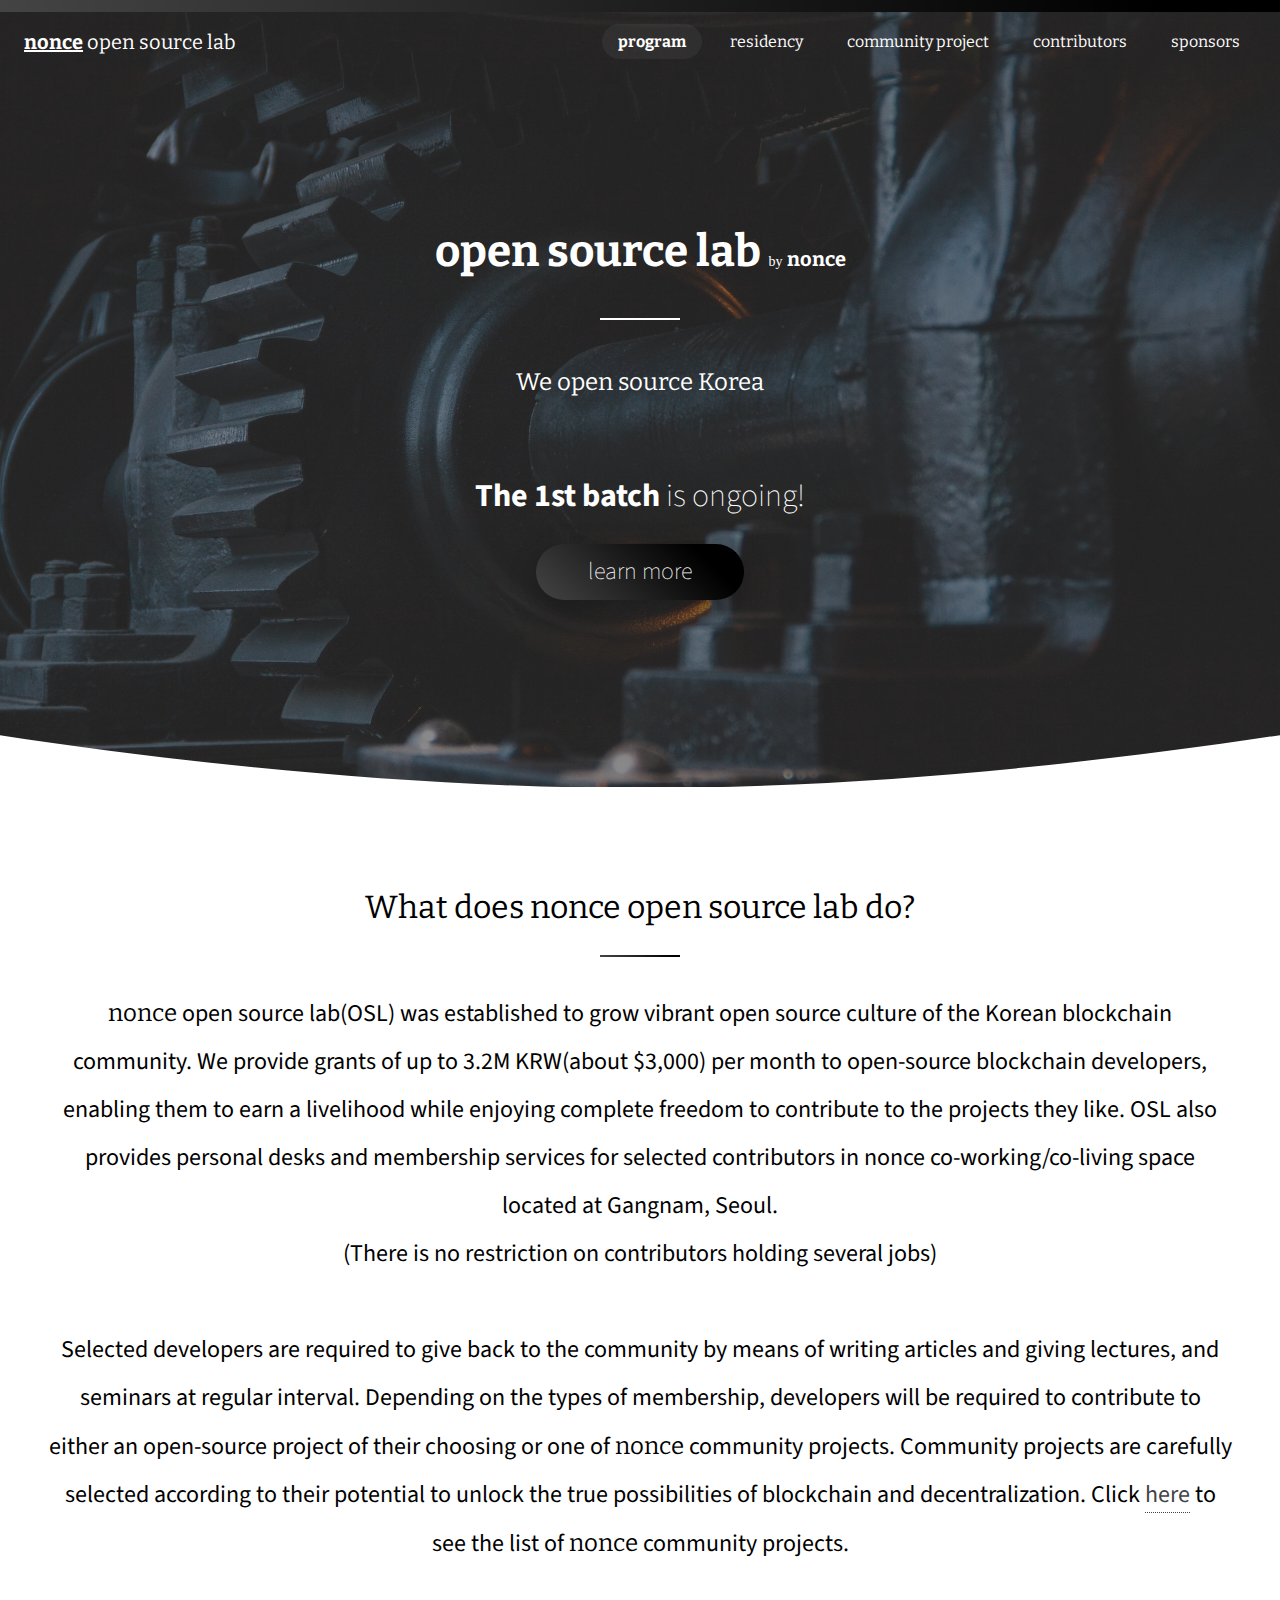
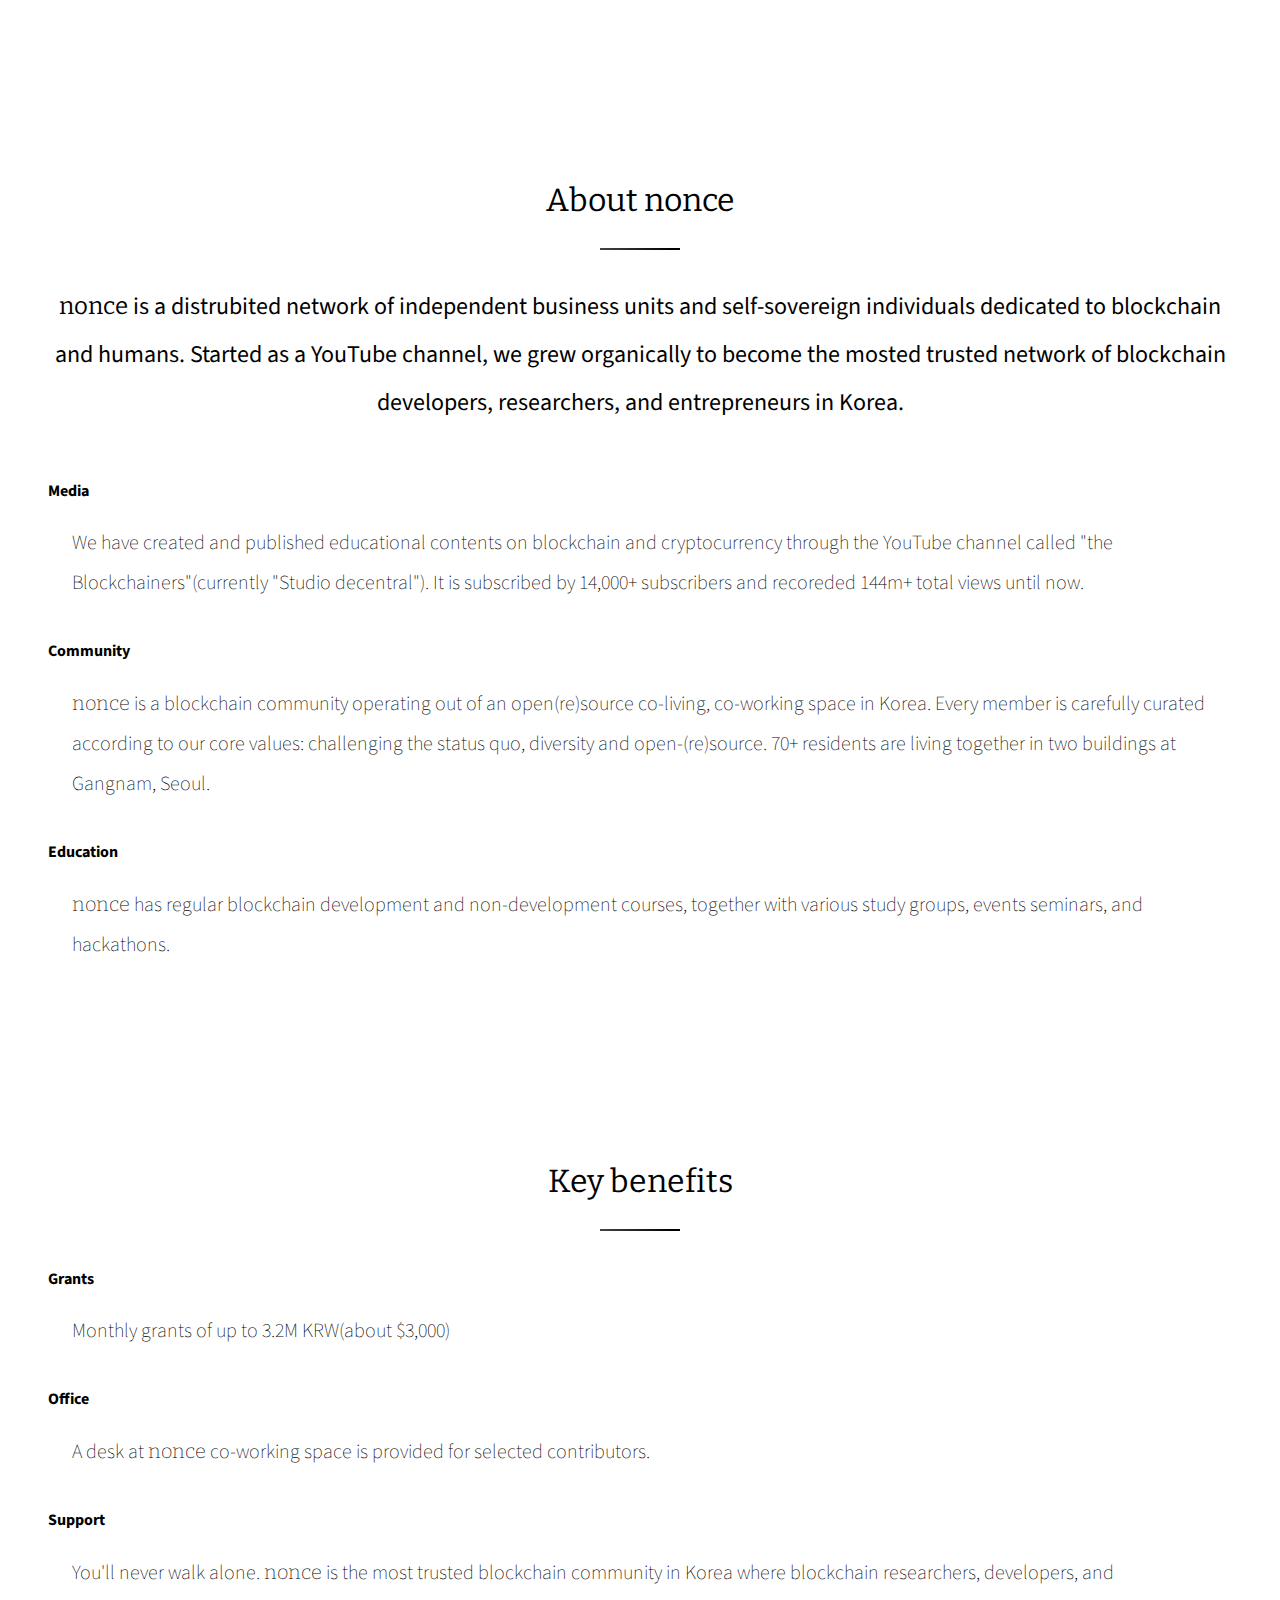
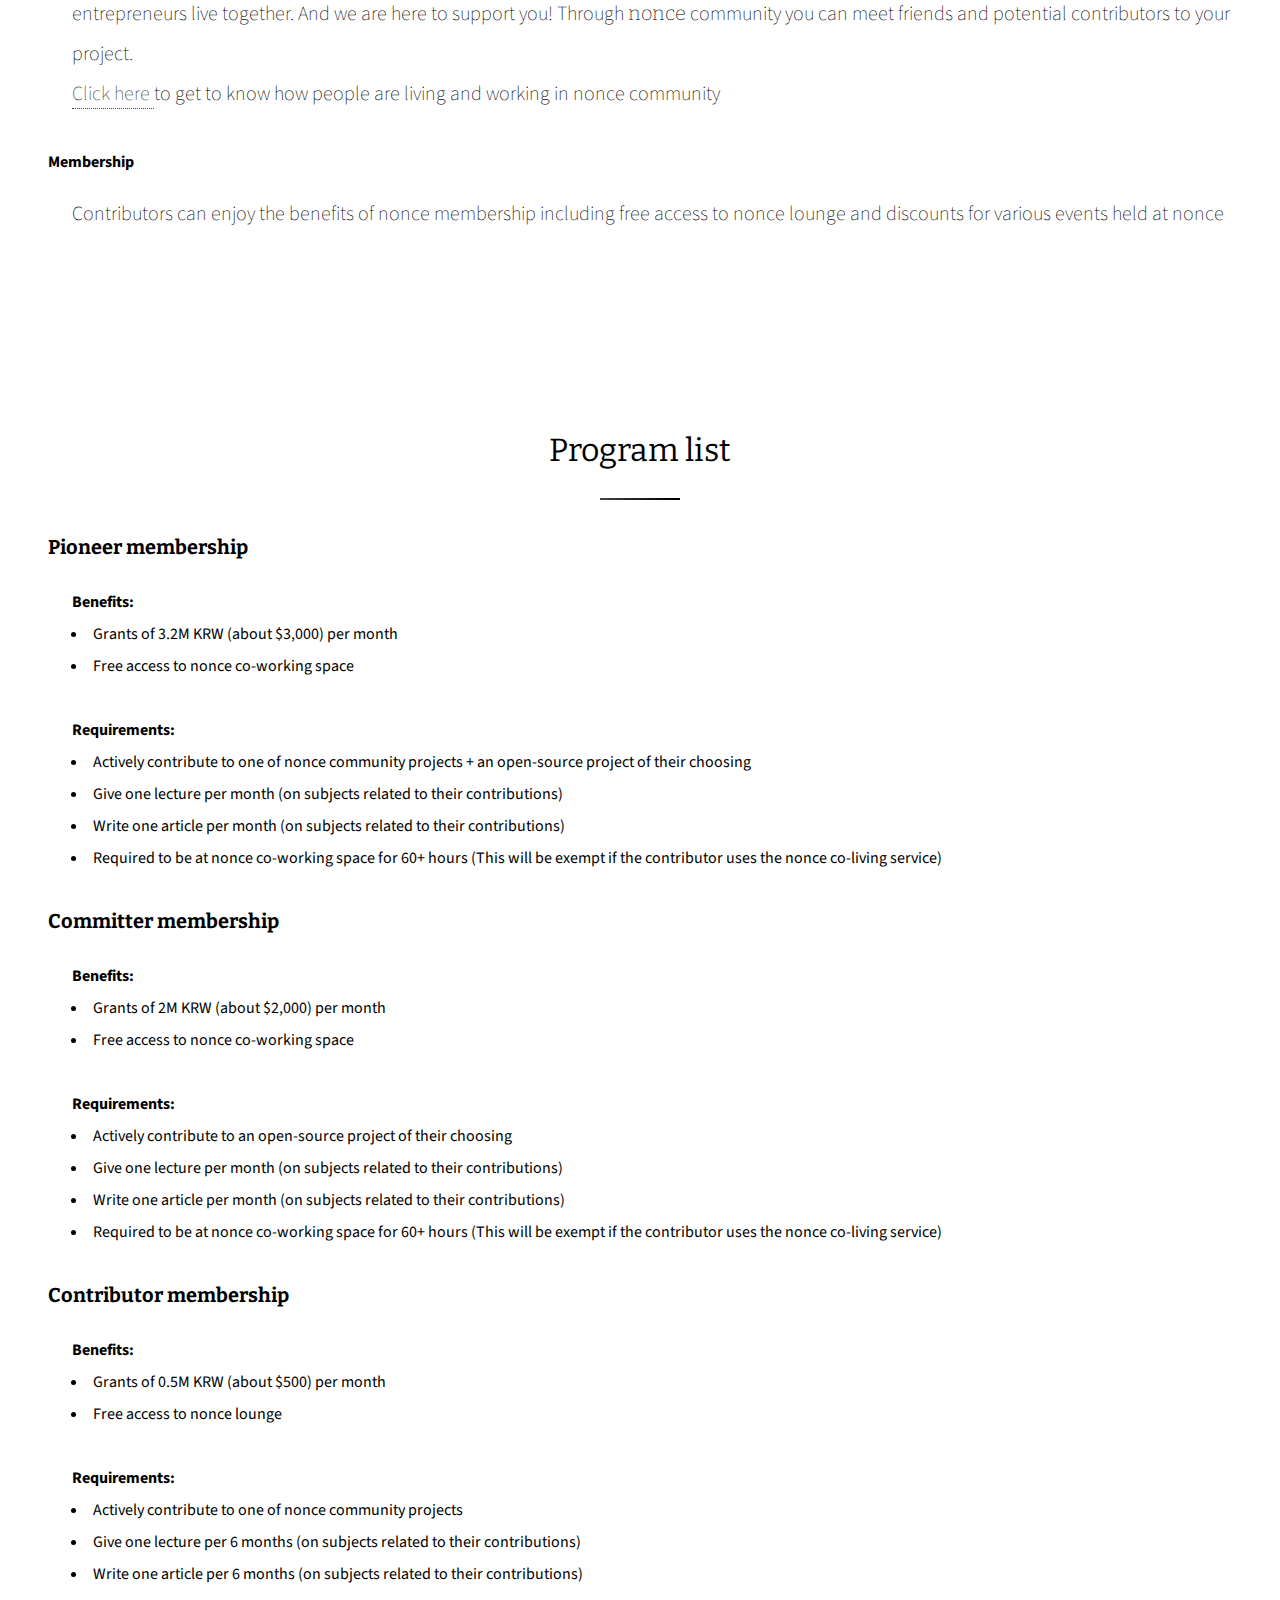
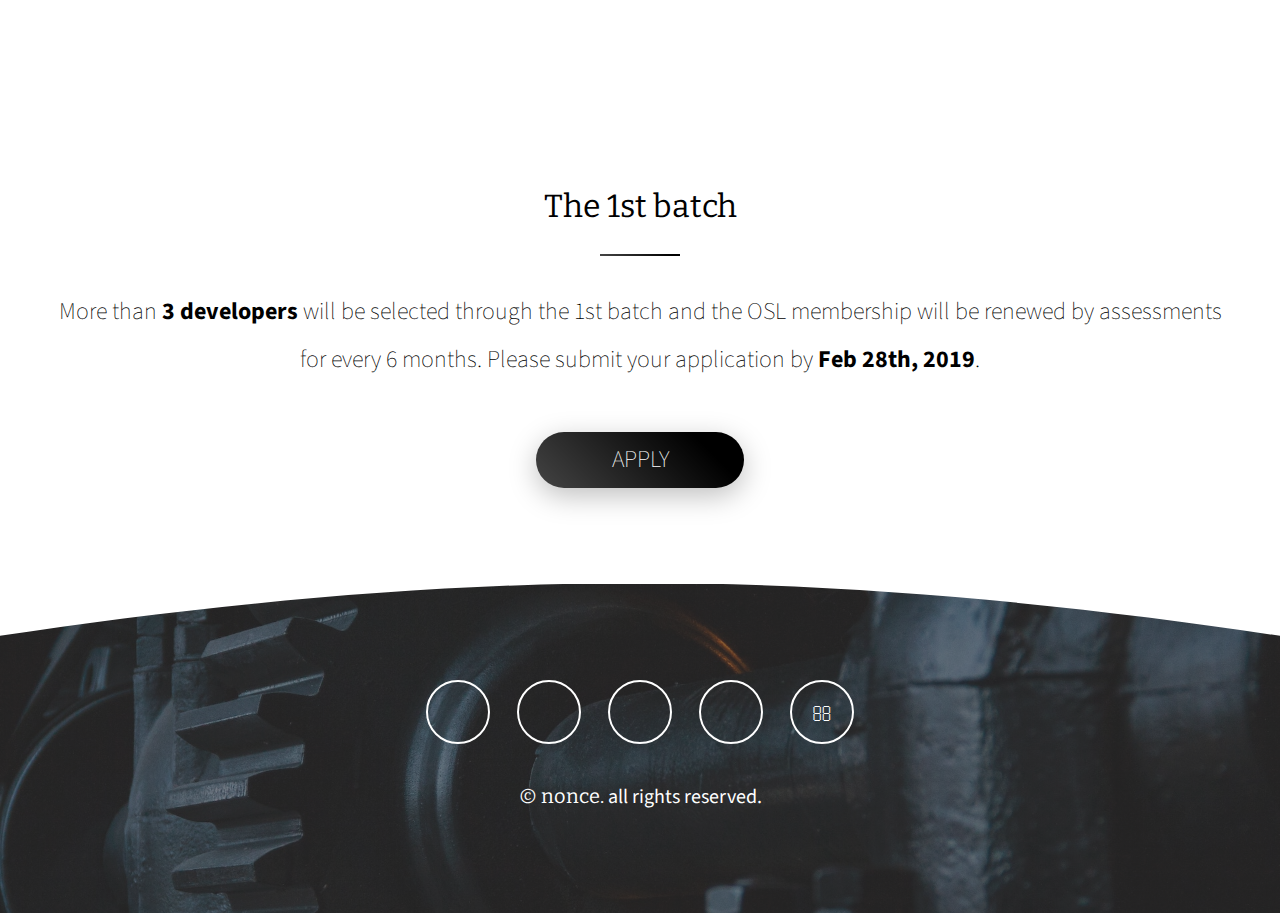
==== commit 569dfc24: "Update nonce residency program" ====
--- a/index.html
+++ b/index.html
@@ -42,6 +42,7 @@
         <nav id="nav" class="nonce">
           <ul>
             <li class="current"><a href="index.html"><strong>program</strong></a></li>
+            <li><a href="residency.html">residency</a></li>
             <li><a onclick="alert('work in progress')" href="#">community project</a></li>
             <li><a onclick="alert('work in progress')"href="#">contributors</a></li>
             <li><a onclick="alert('work in progress')"href="#">sponsors</a></li>
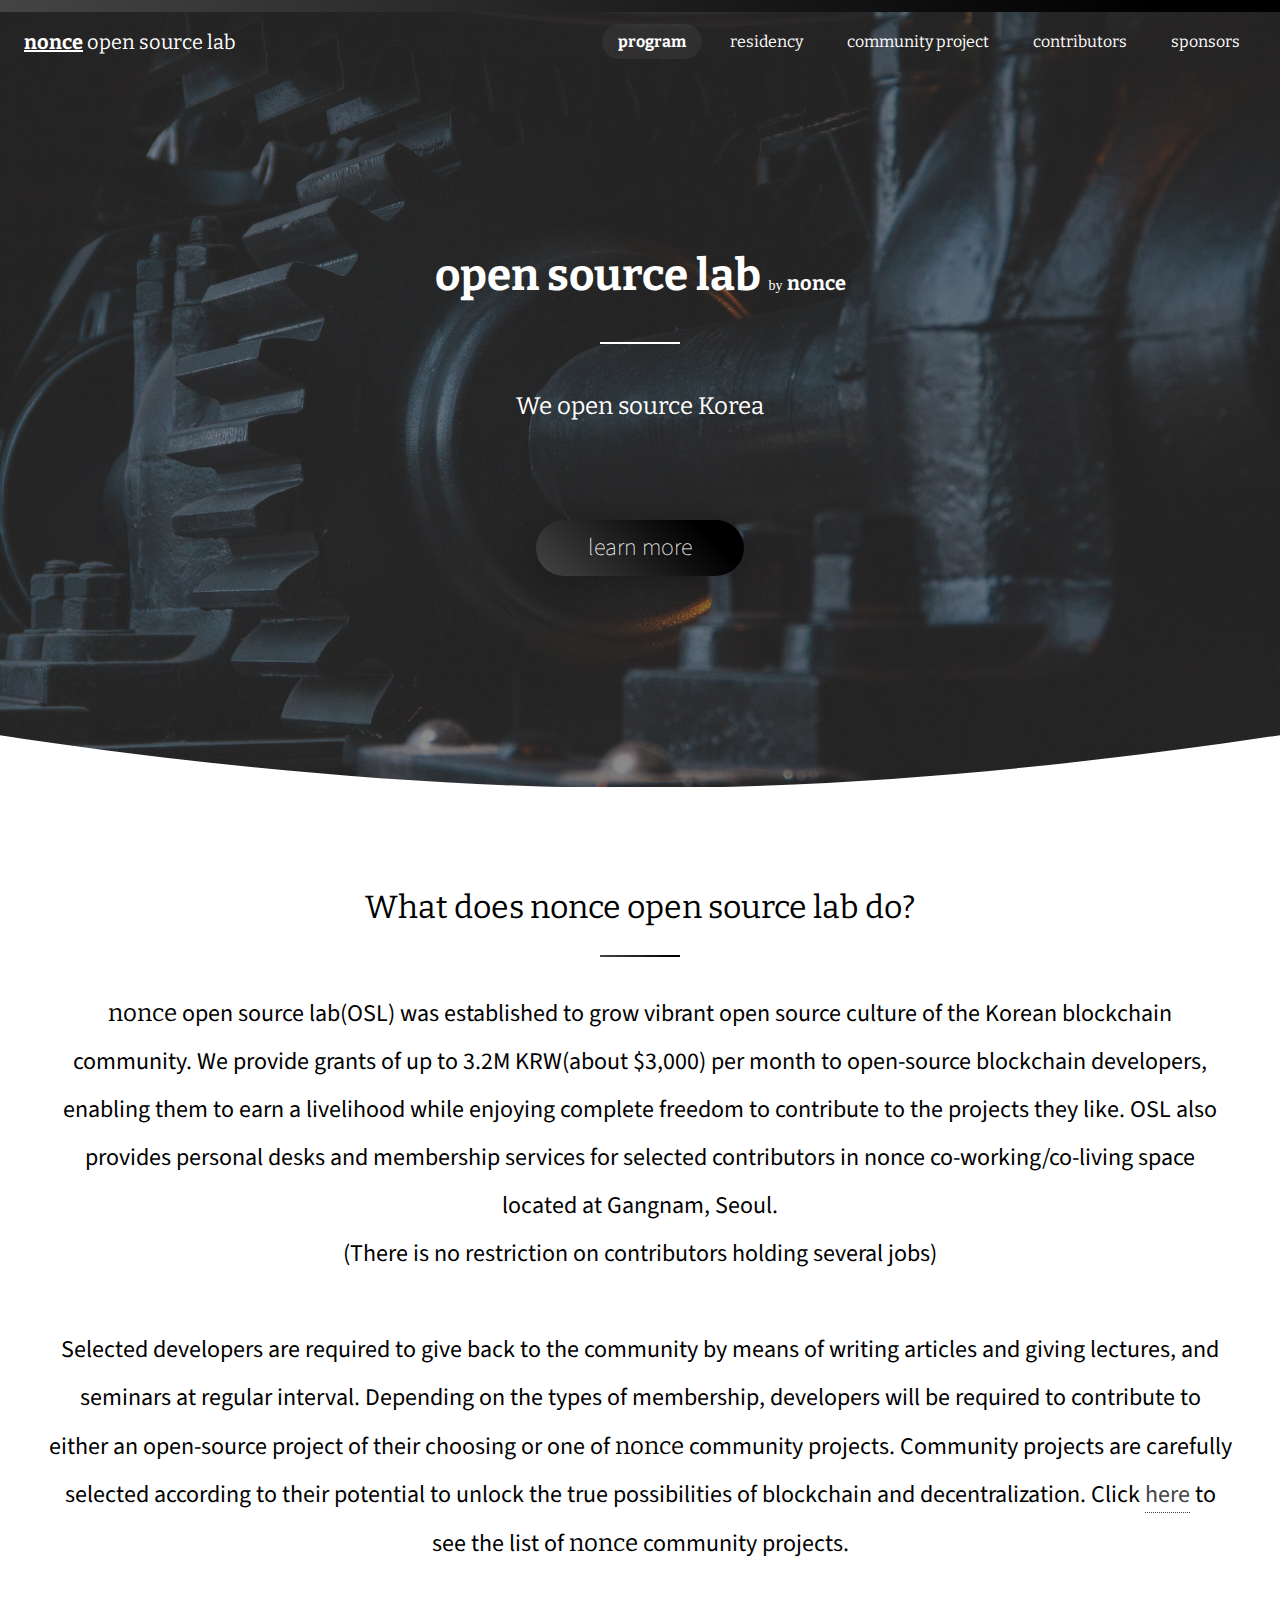
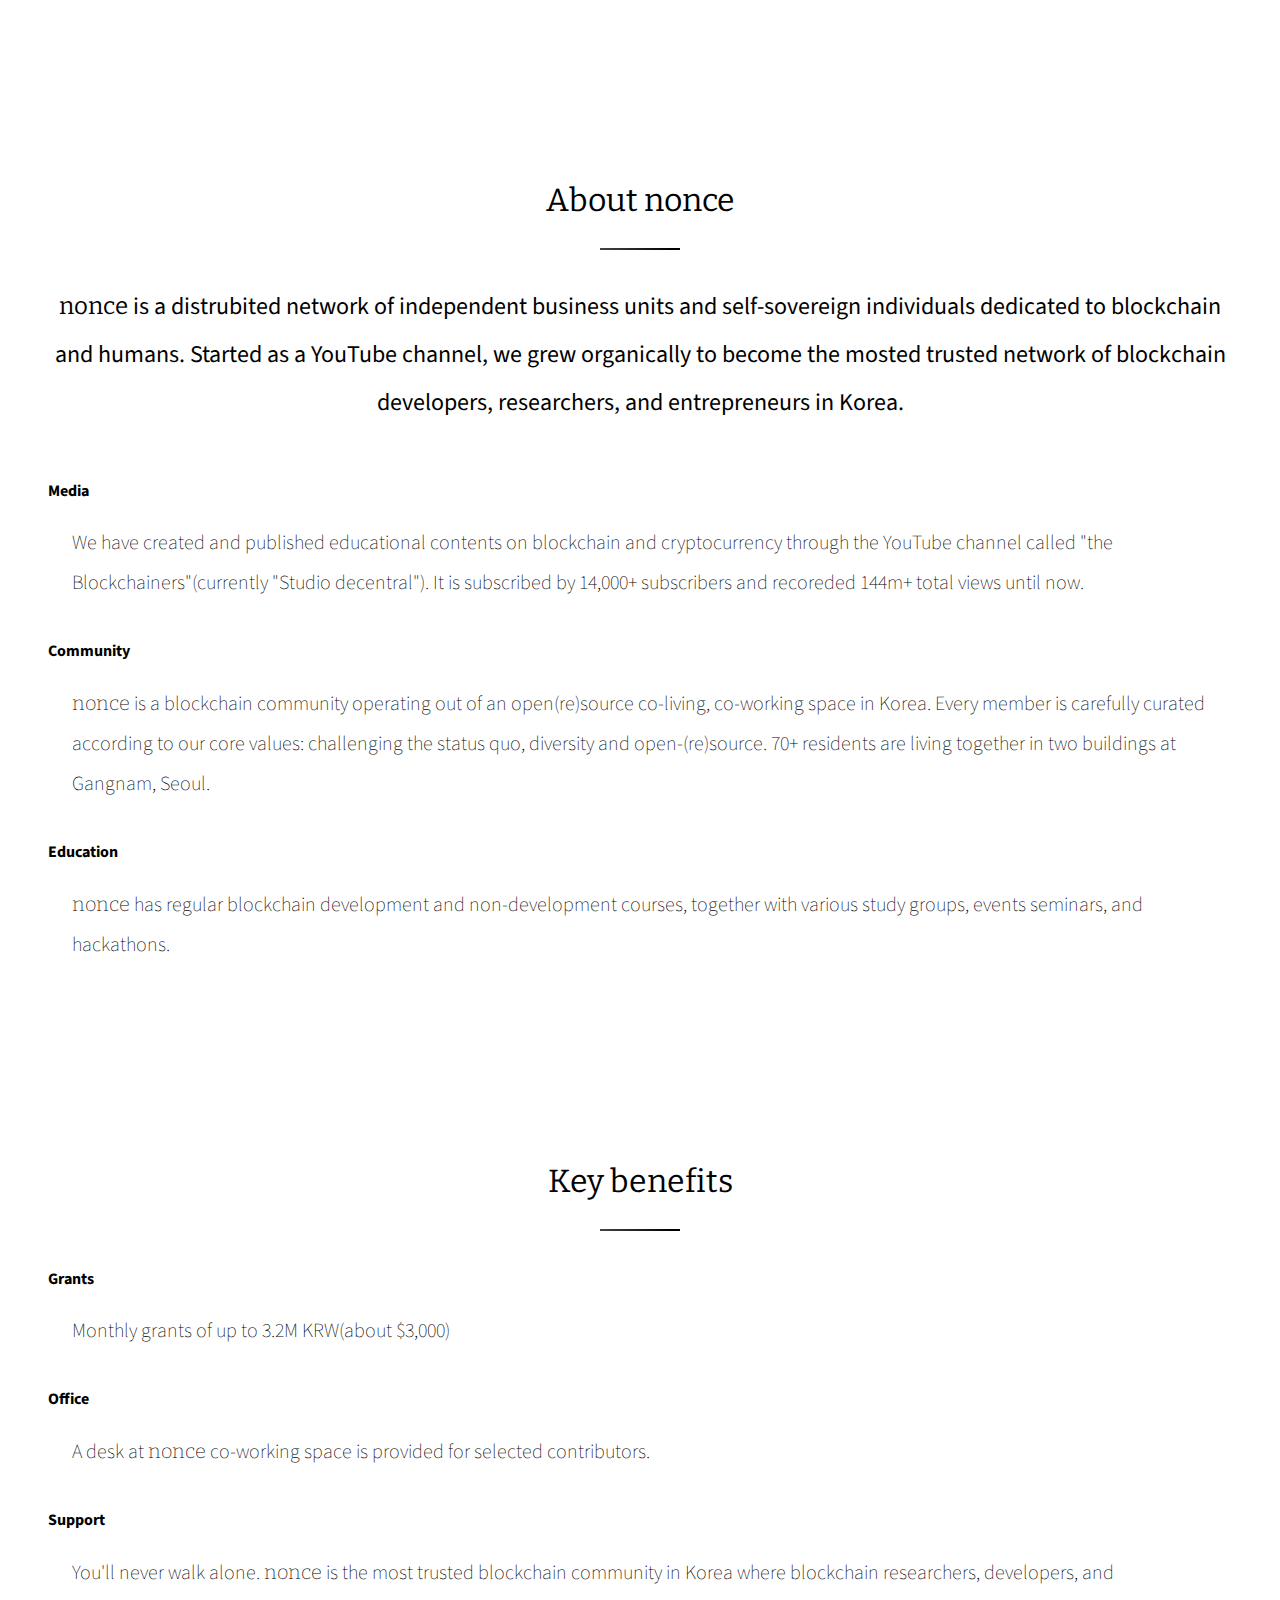
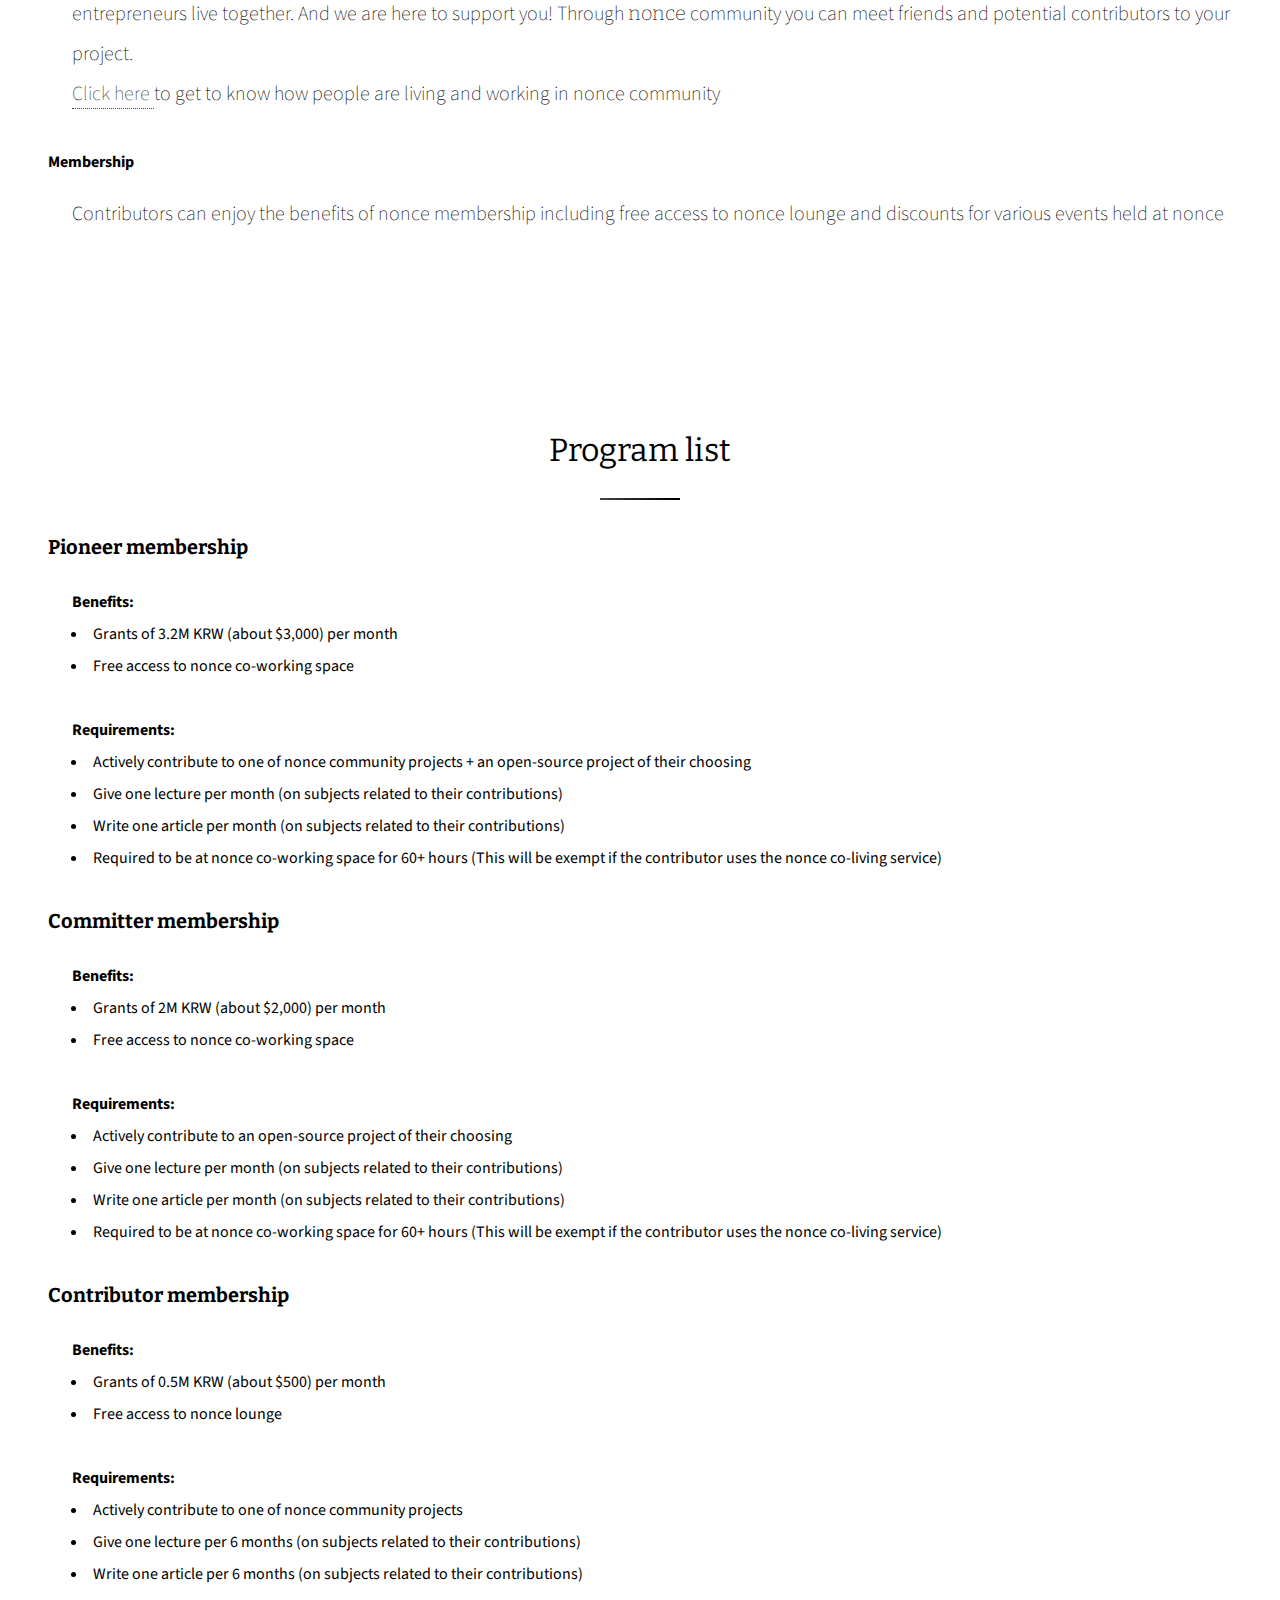
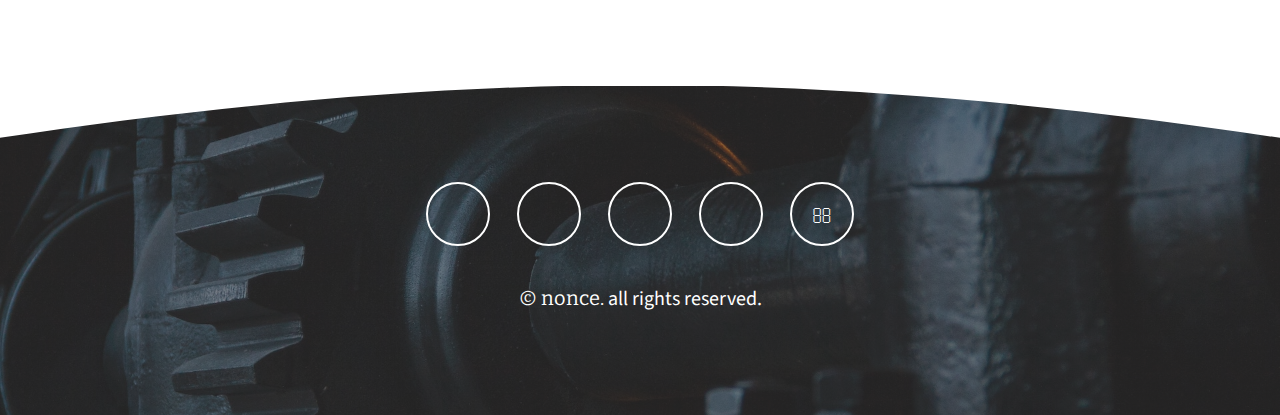
==== commit c825328a: "Update index.html" ====
--- a/index.html
+++ b/index.html
@@ -69,7 +69,9 @@
             </h3>
           <h2 class="sans">
             <br/>
+            <!--
             <strong>The 1st batch</strong> is ongoing!
+            -->
           </h2>
           <ul class="actions special">
             <li>
@@ -247,6 +249,7 @@
 
 
       <!-- Section -->
+      <!--
       <section class="wrapper style1">
         <div class="inner">
           <header class="major special alt">
@@ -266,6 +269,7 @@
           </ul>
         </div>
       </section>
+      -->
 
       <!-- Footer -->
       <section id="footer" class="nonce">
